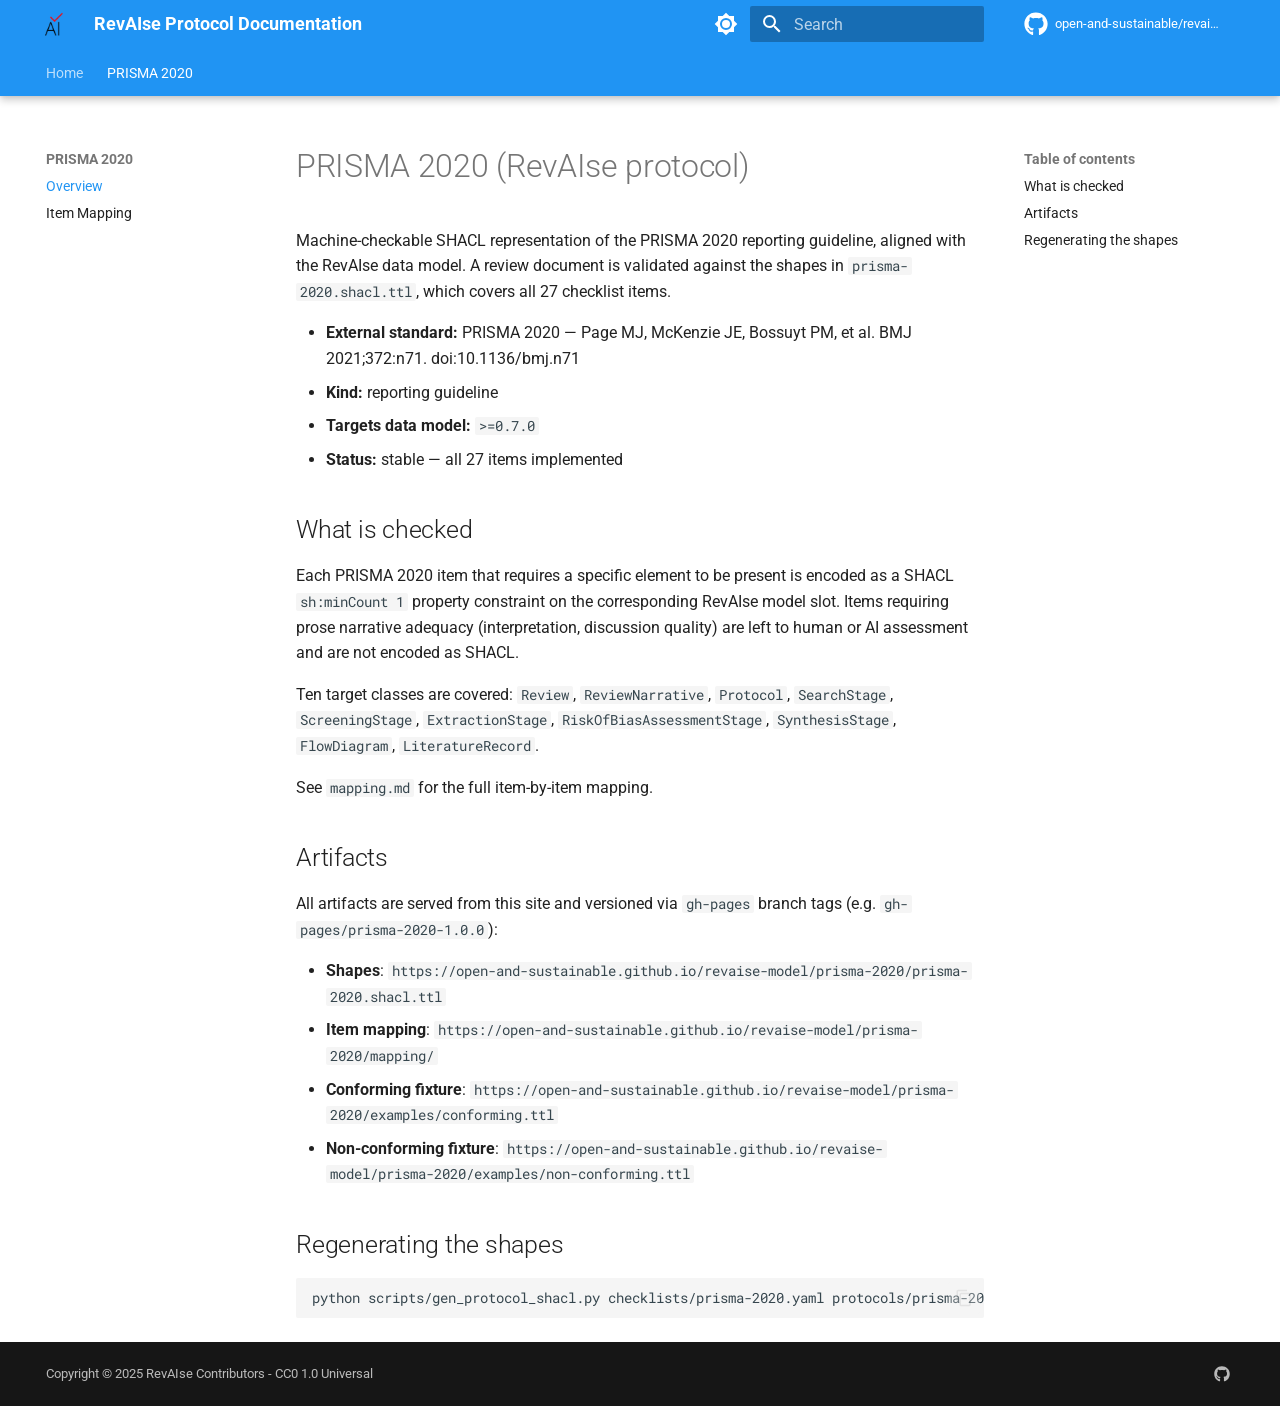
==== prisma-2020/docs/index.html @ 1fd65852 "deploy: 140cc3f59202fa40bdc043d885e939c06ab31ba5" ====
<!doctype html>
<html lang="en" class="no-js">
  <head>
    
      <meta charset="utf-8">
      <meta name="viewport" content="width=device-width,initial-scale=1">
      
        <meta name="description" content="Machine-checkable protocol conformance shapes for the RevAIse data model">
      
      
        <meta name="author" content="RevAIse Contributors">
      
      
        <link rel="canonical" href="https://open-and-sustainable.github.io/revaise-model/prisma-2020/docs/">
      
      
        <link rel="prev" href="../..">
      
      
        <link rel="next" href="../mapping/">
      
      
        
      
      
      <link rel="icon" href="../../assets/favicon.ico">
      <meta name="generator" content="mkdocs-1.6.1, mkdocs-material-9.7.6">
    
    
      
        <title>Overview - RevAIse Protocol Documentation</title>
      
    
    
      <link rel="stylesheet" href="../../assets/stylesheets/main.484c7ddc.min.css">
      
        
        <link rel="stylesheet" href="../../assets/stylesheets/palette.ab4e12ef.min.css">
      
      


    
    
      
    
    
      
        
        
        <link rel="preconnect" href="https://fonts.gstatic.com" crossorigin>
        <link rel="stylesheet" href="https://fonts.googleapis.com/css?family=Roboto:300,300i,400,400i,700,700i%7CRoboto+Mono:400,400i,700,700i&display=fallback">
        <style>:root{--md-text-font:"Roboto";--md-code-font:"Roboto Mono"}</style>
      
    
    
      <link rel="stylesheet" href="../../stylesheets/extra.css">
    
      <link rel="stylesheet" href="../../stylesheets/logo.css">
    
    <script>__md_scope=new URL("../..",location),__md_hash=e=>[...e].reduce(((e,_)=>(e<<5)-e+_.charCodeAt(0)),0),__md_get=(e,_=localStorage,t=__md_scope)=>JSON.parse(_.getItem(t.pathname+"."+e)),__md_set=(e,_,t=localStorage,a=__md_scope)=>{try{t.setItem(a.pathname+"."+e,JSON.stringify(_))}catch(e){}}</script>
    
      

    
    
  </head>
  
  
    
    
      
    
    
    
    
    <body dir="ltr" data-md-color-scheme="default" data-md-color-primary="blue" data-md-color-accent="indigo">
  
    
    <input class="md-toggle" data-md-toggle="drawer" type="checkbox" id="__drawer" autocomplete="off">
    <input class="md-toggle" data-md-toggle="search" type="checkbox" id="__search" autocomplete="off">
    <label class="md-overlay" for="__drawer"></label>
    <div data-md-component="skip">
      
        
        <a href="#prisma-2020-revaise-protocol" class="md-skip">
          Skip to content
        </a>
      
    </div>
    <div data-md-component="announce">
      
    </div>
    
    
      

  

<header class="md-header md-header--shadow md-header--lifted" data-md-component="header">
  <nav class="md-header__inner md-grid" aria-label="Header">
    <a href="../.." title="RevAIse Protocol Documentation" class="md-header__button md-logo" aria-label="RevAIse Protocol Documentation" data-md-component="logo">
      
  <img src="../../assets/favicon.ico" alt="logo">

    </a>
    <label class="md-header__button md-icon" for="__drawer">
      
      <svg xmlns="http://www.w3.org/2000/svg" viewBox="0 0 24 24"><path d="M3 6h18v2H3zm0 5h18v2H3zm0 5h18v2H3z"/></svg>
    </label>
    <div class="md-header__title" data-md-component="header-title">
      <div class="md-header__ellipsis">
        <div class="md-header__topic">
          <span class="md-ellipsis">
            RevAIse Protocol Documentation
          </span>
        </div>
        <div class="md-header__topic" data-md-component="header-topic">
          <span class="md-ellipsis">
            
              Overview
            
          </span>
        </div>
      </div>
    </div>
    
      
        <form class="md-header__option" data-md-component="palette">
  
    
    
    
    <input class="md-option" data-md-color-media="(prefers-color-scheme: light)" data-md-color-scheme="default" data-md-color-primary="blue" data-md-color-accent="indigo"  aria-label="Switch to dark mode"  type="radio" name="__palette" id="__palette_0">
    
      <label class="md-header__button md-icon" title="Switch to dark mode" for="__palette_1" hidden>
        <svg xmlns="http://www.w3.org/2000/svg" viewBox="0 0 24 24"><path d="M12 8a4 4 0 0 0-4 4 4 4 0 0 0 4 4 4 4 0 0 0 4-4 4 4 0 0 0-4-4m0 10a6 6 0 0 1-6-6 6 6 0 0 1 6-6 6 6 0 0 1 6 6 6 6 0 0 1-6 6m8-9.31V4h-4.69L12 .69 8.69 4H4v4.69L.69 12 4 15.31V20h4.69L12 23.31 15.31 20H20v-4.69L23.31 12z"/></svg>
      </label>
    
  
    
    
    
    <input class="md-option" data-md-color-media="(prefers-color-scheme: dark)" data-md-color-scheme="slate" data-md-color-primary="blue" data-md-color-accent="indigo"  aria-label="Switch to light mode"  type="radio" name="__palette" id="__palette_1">
    
      <label class="md-header__button md-icon" title="Switch to light mode" for="__palette_0" hidden>
        <svg xmlns="http://www.w3.org/2000/svg" viewBox="0 0 24 24"><path d="M12 18c-.89 0-1.74-.2-2.5-.55C11.56 16.5 13 14.42 13 12s-1.44-4.5-3.5-5.45C10.26 6.2 11.11 6 12 6a6 6 0 0 1 6 6 6 6 0 0 1-6 6m8-9.31V4h-4.69L12 .69 8.69 4H4v4.69L.69 12 4 15.31V20h4.69L12 23.31 15.31 20H20v-4.69L23.31 12z"/></svg>
      </label>
    
  
</form>
      
    
    
      <script>var palette=__md_get("__palette");if(palette&&palette.color){if("(prefers-color-scheme)"===palette.color.media){var media=matchMedia("(prefers-color-scheme: light)"),input=document.querySelector(media.matches?"[data-md-color-media='(prefers-color-scheme: light)']":"[data-md-color-media='(prefers-color-scheme: dark)']");palette.color.media=input.getAttribute("data-md-color-media"),palette.color.scheme=input.getAttribute("data-md-color-scheme"),palette.color.primary=input.getAttribute("data-md-color-primary"),palette.color.accent=input.getAttribute("data-md-color-accent")}for(var[key,value]of Object.entries(palette.color))document.body.setAttribute("data-md-color-"+key,value)}</script>
    
    
    
      
      
        <label class="md-header__button md-icon" for="__search">
          
          <svg xmlns="http://www.w3.org/2000/svg" viewBox="0 0 24 24"><path d="M9.5 3A6.5 6.5 0 0 1 16 9.5c0 1.61-.59 3.09-1.56 4.23l.27.27h.79l5 5-1.5 1.5-5-5v-.79l-.27-.27A6.52 6.52 0 0 1 9.5 16 6.5 6.5 0 0 1 3 9.5 6.5 6.5 0 0 1 9.5 3m0 2C7 5 5 7 5 9.5S7 14 9.5 14 14 12 14 9.5 12 5 9.5 5"/></svg>
        </label>
        <div class="md-search" data-md-component="search" role="dialog">
  <label class="md-search__overlay" for="__search"></label>
  <div class="md-search__inner" role="search">
    <form class="md-search__form" name="search">
      <input type="text" class="md-search__input" name="query" aria-label="Search" placeholder="Search" autocapitalize="off" autocorrect="off" autocomplete="off" spellcheck="false" data-md-component="search-query" required>
      <label class="md-search__icon md-icon" for="__search">
        
        <svg xmlns="http://www.w3.org/2000/svg" viewBox="0 0 24 24"><path d="M9.5 3A6.5 6.5 0 0 1 16 9.5c0 1.61-.59 3.09-1.56 4.23l.27.27h.79l5 5-1.5 1.5-5-5v-.79l-.27-.27A6.52 6.52 0 0 1 9.5 16 6.5 6.5 0 0 1 3 9.5 6.5 6.5 0 0 1 9.5 3m0 2C7 5 5 7 5 9.5S7 14 9.5 14 14 12 14 9.5 12 5 9.5 5"/></svg>
        
        <svg xmlns="http://www.w3.org/2000/svg" viewBox="0 0 24 24"><path d="M20 11v2H8l5.5 5.5-1.42 1.42L4.16 12l7.92-7.92L13.5 5.5 8 11z"/></svg>
      </label>
      <nav class="md-search__options" aria-label="Search">
        
          <a href="javascript:void(0)" class="md-search__icon md-icon" title="Share" aria-label="Share" data-clipboard data-clipboard-text="" data-md-component="search-share" tabindex="-1">
            
            <svg xmlns="http://www.w3.org/2000/svg" viewBox="0 0 24 24"><path d="M18 16.08c-.76 0-1.44.3-1.96.77L8.91 12.7c.05-.23.09-.46.09-.7s-.04-.47-.09-.7l7.05-4.11c.54.5 1.25.81 2.04.81a3 3 0 0 0 3-3 3 3 0 0 0-3-3 3 3 0 0 0-3 3c0 .24.04.47.09.7L8.04 9.81C7.5 9.31 6.79 9 6 9a3 3 0 0 0-3 3 3 3 0 0 0 3 3c.79 0 1.5-.31 2.04-.81l7.12 4.15c-.05.21-.08.43-.08.66 0 1.61 1.31 2.91 2.92 2.91s2.92-1.3 2.92-2.91A2.92 2.92 0 0 0 18 16.08"/></svg>
          </a>
        
        <button type="reset" class="md-search__icon md-icon" title="Clear" aria-label="Clear" tabindex="-1">
          
          <svg xmlns="http://www.w3.org/2000/svg" viewBox="0 0 24 24"><path d="M19 6.41 17.59 5 12 10.59 6.41 5 5 6.41 10.59 12 5 17.59 6.41 19 12 13.41 17.59 19 19 17.59 13.41 12z"/></svg>
        </button>
      </nav>
      
        <div class="md-search__suggest" data-md-component="search-suggest"></div>
      
    </form>
    <div class="md-search__output">
      <div class="md-search__scrollwrap" tabindex="0" data-md-scrollfix>
        <div class="md-search-result" data-md-component="search-result">
          <div class="md-search-result__meta">
            Initializing search
          </div>
          <ol class="md-search-result__list" role="presentation"></ol>
        </div>
      </div>
    </div>
  </div>
</div>
      
    
    
      <div class="md-header__source">
        <a href="https://github.com/open-and-sustainable/revaise-model" title="Go to repository" class="md-source" data-md-component="source">
  <div class="md-source__icon md-icon">
    
    <svg xmlns="http://www.w3.org/2000/svg" viewBox="0 0 512 512"><!--! Font Awesome Free 7.1.0 by @fontawesome - https://fontawesome.com License - https://fontawesome.com/license/free (Icons: CC BY 4.0, Fonts: SIL OFL 1.1, Code: MIT License) Copyright 2025 Fonticons, Inc.--><path d="M173.9 397.4c0 2-2.3 3.6-5.2 3.6-3.3.3-5.6-1.3-5.6-3.6 0-2 2.3-3.6 5.2-3.6 3-.3 5.6 1.3 5.6 3.6m-31.1-4.5c-.7 2 1.3 4.3 4.3 4.9 2.6 1 5.6 0 6.2-2s-1.3-4.3-4.3-5.2c-2.6-.7-5.5.3-6.2 2.3m44.2-1.7c-2.9.7-4.9 2.6-4.6 4.9.3 2 2.9 3.3 5.9 2.6 2.9-.7 4.9-2.6 4.6-4.6-.3-1.9-3-3.2-5.9-2.9M252.8 8C114.1 8 8 113.3 8 252c0 110.9 69.8 205.8 169.5 239.2 12.8 2.3 17.3-5.6 17.3-12.1 0-6.2-.3-40.4-.3-61.4 0 0-70 15-84.7-29.8 0 0-11.4-29.1-27.8-36.6 0 0-22.9-15.7 1.6-15.4 0 0 24.9 2 38.6 25.8 21.9 38.6 58.6 27.5 72.9 20.9 2.3-16 8.8-27.1 16-33.7-55.9-6.2-112.3-14.3-112.3-110.5 0-27.5 7.6-41.3 23.6-58.9-2.6-6.5-11.1-33.3 2.6-67.9 20.9-6.5 69 27 69 27 20-5.6 41.5-8.5 62.8-8.5s42.8 2.9 62.8 8.5c0 0 48.1-33.6 69-27 13.7 34.7 5.2 61.4 2.6 67.9 16 17.7 25.8 31.5 25.8 58.9 0 96.5-58.9 104.2-114.8 110.5 9.2 7.9 17 22.9 17 46.4 0 33.7-.3 75.4-.3 83.6 0 6.5 4.6 14.4 17.3 12.1C436.2 457.8 504 362.9 504 252 504 113.3 391.5 8 252.8 8M105.2 352.9c-1.3 1-1 3.3.7 5.2 1.6 1.6 3.9 2.3 5.2 1 1.3-1 1-3.3-.7-5.2-1.6-1.6-3.9-2.3-5.2-1m-10.8-8.1c-.7 1.3.3 2.9 2.3 3.9 1.6 1 3.6.7 4.3-.7.7-1.3-.3-2.9-2.3-3.9-2-.6-3.6-.3-4.3.7m32.4 35.6c-1.6 1.3-1 4.3 1.3 6.2 2.3 2.3 5.2 2.6 6.5 1 1.3-1.3.7-4.3-1.3-6.2-2.2-2.3-5.2-2.6-6.5-1m-11.4-14.7c-1.6 1-1.6 3.6 0 5.9s4.3 3.3 5.6 2.3c1.6-1.3 1.6-3.9 0-6.2-1.4-2.3-4-3.3-5.6-2"/></svg>
  </div>
  <div class="md-source__repository">
    open-and-sustainable/revaise-model
  </div>
</a>
      </div>
    
  </nav>
  
    
      
<nav class="md-tabs" aria-label="Tabs" data-md-component="tabs">
  <div class="md-grid">
    <ul class="md-tabs__list">
      
        
  
  
  
  
    <li class="md-tabs__item">
      <a href="../.." class="md-tabs__link">
        
  
  
    
  
  Home

      </a>
    </li>
  

      
        
  
  
  
    
  
  
    
    
      <li class="md-tabs__item md-tabs__item--active">
        <a href="./" class="md-tabs__link">
          
  
  
  PRISMA 2020

        </a>
      </li>
    
  

      
    </ul>
  </div>
</nav>
    
  
</header>
    
    <div class="md-container" data-md-component="container">
      
      
        
      
      <main class="md-main" data-md-component="main">
        <div class="md-main__inner md-grid">
          
            
              
              <div class="md-sidebar md-sidebar--primary" data-md-component="sidebar" data-md-type="navigation" >
                <div class="md-sidebar__scrollwrap">
                  <div class="md-sidebar__inner">
                    


  


<nav class="md-nav md-nav--primary md-nav--lifted" aria-label="Navigation" data-md-level="0">
  <label class="md-nav__title" for="__drawer">
    <a href="../.." title="RevAIse Protocol Documentation" class="md-nav__button md-logo" aria-label="RevAIse Protocol Documentation" data-md-component="logo">
      
  <img src="../../assets/favicon.ico" alt="logo">

    </a>
    RevAIse Protocol Documentation
  </label>
  
    <div class="md-nav__source">
      <a href="https://github.com/open-and-sustainable/revaise-model" title="Go to repository" class="md-source" data-md-component="source">
  <div class="md-source__icon md-icon">
    
    <svg xmlns="http://www.w3.org/2000/svg" viewBox="0 0 512 512"><!--! Font Awesome Free 7.1.0 by @fontawesome - https://fontawesome.com License - https://fontawesome.com/license/free (Icons: CC BY 4.0, Fonts: SIL OFL 1.1, Code: MIT License) Copyright 2025 Fonticons, Inc.--><path d="M173.9 397.4c0 2-2.3 3.6-5.2 3.6-3.3.3-5.6-1.3-5.6-3.6 0-2 2.3-3.6 5.2-3.6 3-.3 5.6 1.3 5.6 3.6m-31.1-4.5c-.7 2 1.3 4.3 4.3 4.9 2.6 1 5.6 0 6.2-2s-1.3-4.3-4.3-5.2c-2.6-.7-5.5.3-6.2 2.3m44.2-1.7c-2.9.7-4.9 2.6-4.6 4.9.3 2 2.9 3.3 5.9 2.6 2.9-.7 4.9-2.6 4.6-4.6-.3-1.9-3-3.2-5.9-2.9M252.8 8C114.1 8 8 113.3 8 252c0 110.9 69.8 205.8 169.5 239.2 12.8 2.3 17.3-5.6 17.3-12.1 0-6.2-.3-40.4-.3-61.4 0 0-70 15-84.7-29.8 0 0-11.4-29.1-27.8-36.6 0 0-22.9-15.7 1.6-15.4 0 0 24.9 2 38.6 25.8 21.9 38.6 58.6 27.5 72.9 20.9 2.3-16 8.8-27.1 16-33.7-55.9-6.2-112.3-14.3-112.3-110.5 0-27.5 7.6-41.3 23.6-58.9-2.6-6.5-11.1-33.3 2.6-67.9 20.9-6.5 69 27 69 27 20-5.6 41.5-8.5 62.8-8.5s42.8 2.9 62.8 8.5c0 0 48.1-33.6 69-27 13.7 34.7 5.2 61.4 2.6 67.9 16 17.7 25.8 31.5 25.8 58.9 0 96.5-58.9 104.2-114.8 110.5 9.2 7.9 17 22.9 17 46.4 0 33.7-.3 75.4-.3 83.6 0 6.5 4.6 14.4 17.3 12.1C436.2 457.8 504 362.9 504 252 504 113.3 391.5 8 252.8 8M105.2 352.9c-1.3 1-1 3.3.7 5.2 1.6 1.6 3.9 2.3 5.2 1 1.3-1 1-3.3-.7-5.2-1.6-1.6-3.9-2.3-5.2-1m-10.8-8.1c-.7 1.3.3 2.9 2.3 3.9 1.6 1 3.6.7 4.3-.7.7-1.3-.3-2.9-2.3-3.9-2-.6-3.6-.3-4.3.7m32.4 35.6c-1.6 1.3-1 4.3 1.3 6.2 2.3 2.3 5.2 2.6 6.5 1 1.3-1.3.7-4.3-1.3-6.2-2.2-2.3-5.2-2.6-6.5-1m-11.4-14.7c-1.6 1-1.6 3.6 0 5.9s4.3 3.3 5.6 2.3c1.6-1.3 1.6-3.9 0-6.2-1.4-2.3-4-3.3-5.6-2"/></svg>
  </div>
  <div class="md-source__repository">
    open-and-sustainable/revaise-model
  </div>
</a>
    </div>
  
  <ul class="md-nav__list" data-md-scrollfix>
    
      
      
  
  
  
  
    <li class="md-nav__item">
      <a href="../.." class="md-nav__link">
        
  
  
  <span class="md-ellipsis">
    
  
    Home
  

    
  </span>
  
  

      </a>
    </li>
  

    
      
      
  
  
    
  
  
  
    
    
    
    
      
        
        
      
      
        
      
    
    
    <li class="md-nav__item md-nav__item--active md-nav__item--section md-nav__item--nested">
      
        
        
        <input class="md-nav__toggle md-toggle " type="checkbox" id="__nav_2" checked>
        
          
          <label class="md-nav__link" for="__nav_2" id="__nav_2_label" tabindex="">
            
  
  
  <span class="md-ellipsis">
    
  
    PRISMA 2020
  

    
  </span>
  
  

            <span class="md-nav__icon md-icon"></span>
          </label>
        
        <nav class="md-nav" data-md-level="1" aria-labelledby="__nav_2_label" aria-expanded="true">
          <label class="md-nav__title" for="__nav_2">
            <span class="md-nav__icon md-icon"></span>
            
  
    PRISMA 2020
  

          </label>
          <ul class="md-nav__list" data-md-scrollfix>
            
              
                
  
  
    
  
  
  
    <li class="md-nav__item md-nav__item--active">
      
      <input class="md-nav__toggle md-toggle" type="checkbox" id="__toc">
      
      
        
      
      
        <label class="md-nav__link md-nav__link--active" for="__toc">
          
  
  
  <span class="md-ellipsis">
    
  
    Overview
  

    
  </span>
  
  

          <span class="md-nav__icon md-icon"></span>
        </label>
      
      <a href="./" class="md-nav__link md-nav__link--active">
        
  
  
  <span class="md-ellipsis">
    
  
    Overview
  

    
  </span>
  
  

      </a>
      
        

<nav class="md-nav md-nav--secondary" aria-label="Table of contents">
  
  
  
    
  
  
    <label class="md-nav__title" for="__toc">
      <span class="md-nav__icon md-icon"></span>
      Table of contents
    </label>
    <ul class="md-nav__list" data-md-component="toc" data-md-scrollfix>
      
        <li class="md-nav__item">
  <a href="#what-is-checked" class="md-nav__link">
    <span class="md-ellipsis">
      
        What is checked
      
    </span>
  </a>
  
</li>
      
        <li class="md-nav__item">
  <a href="#artifacts" class="md-nav__link">
    <span class="md-ellipsis">
      
        Artifacts
      
    </span>
  </a>
  
</li>
      
        <li class="md-nav__item">
  <a href="#regenerating-the-shapes" class="md-nav__link">
    <span class="md-ellipsis">
      
        Regenerating the shapes
      
    </span>
  </a>
  
</li>
      
    </ul>
  
</nav>
      
    </li>
  

              
            
              
                
  
  
  
  
    <li class="md-nav__item">
      <a href="../mapping/" class="md-nav__link">
        
  
  
  <span class="md-ellipsis">
    
  
    Item Mapping
  

    
  </span>
  
  

      </a>
    </li>
  

              
            
          </ul>
        </nav>
      
    </li>
  

    
  </ul>
</nav>
                  </div>
                </div>
              </div>
            
            
              
              <div class="md-sidebar md-sidebar--secondary" data-md-component="sidebar" data-md-type="toc" >
                <div class="md-sidebar__scrollwrap">
                  <div class="md-sidebar__inner">
                    

<nav class="md-nav md-nav--secondary" aria-label="Table of contents">
  
  
  
    
  
  
    <label class="md-nav__title" for="__toc">
      <span class="md-nav__icon md-icon"></span>
      Table of contents
    </label>
    <ul class="md-nav__list" data-md-component="toc" data-md-scrollfix>
      
        <li class="md-nav__item">
  <a href="#what-is-checked" class="md-nav__link">
    <span class="md-ellipsis">
      
        What is checked
      
    </span>
  </a>
  
</li>
      
        <li class="md-nav__item">
  <a href="#artifacts" class="md-nav__link">
    <span class="md-ellipsis">
      
        Artifacts
      
    </span>
  </a>
  
</li>
      
        <li class="md-nav__item">
  <a href="#regenerating-the-shapes" class="md-nav__link">
    <span class="md-ellipsis">
      
        Regenerating the shapes
      
    </span>
  </a>
  
</li>
      
    </ul>
  
</nav>
                  </div>
                </div>
              </div>
            
          
          
            <div class="md-content" data-md-component="content">
              
              <article class="md-content__inner md-typeset">
                
                  


  
  


<h1 id="prisma-2020-revaise-protocol">PRISMA 2020 (RevAIse protocol)<a class="headerlink" href="#prisma-2020-revaise-protocol" title="Permanent link">&para;</a></h1>
<p>Machine-checkable SHACL representation of the PRISMA 2020 reporting guideline, aligned with the RevAIse data model. A review document is validated against the shapes in <code>prisma-2020.shacl.ttl</code>, which covers all 27 checklist items.</p>
<ul>
<li><strong>External standard:</strong> PRISMA 2020 — Page MJ, McKenzie JE, Bossuyt PM, et al. BMJ 2021;372:n71. doi:10.1136/bmj.n71</li>
<li><strong>Kind:</strong> reporting guideline</li>
<li><strong>Targets data model:</strong> <code>&gt;=0.7.0</code></li>
<li><strong>Status:</strong> stable — all 27 items implemented</li>
</ul>
<h2 id="what-is-checked">What is checked<a class="headerlink" href="#what-is-checked" title="Permanent link">&para;</a></h2>
<p>Each PRISMA 2020 item that requires a specific element to be present is encoded as a SHACL <code>sh:minCount 1</code> property constraint on the corresponding RevAIse model slot. Items requiring prose narrative adequacy (interpretation, discussion quality) are left to human or AI assessment and are not encoded as SHACL.</p>
<p>Ten target classes are covered: <code>Review</code>, <code>ReviewNarrative</code>, <code>Protocol</code>, <code>SearchStage</code>, <code>ScreeningStage</code>, <code>ExtractionStage</code>, <code>RiskOfBiasAssessmentStage</code>, <code>SynthesisStage</code>, <code>FlowDiagram</code>, <code>LiteratureRecord</code>.</p>
<p>See <code>mapping.md</code> for the full item-by-item mapping.</p>
<h2 id="artifacts">Artifacts<a class="headerlink" href="#artifacts" title="Permanent link">&para;</a></h2>
<p>All artifacts are served from this site and versioned via <code>gh-pages</code> branch tags (e.g. <code>gh-pages/prisma-2020-1.0.0</code>):</p>
<ul>
<li><strong>Shapes</strong>: <code>https://open-and-sustainable.github.io/revaise-model/prisma-2020/prisma-2020.shacl.ttl</code></li>
<li><strong>Item mapping</strong>: <code>https://open-and-sustainable.github.io/revaise-model/prisma-2020/mapping/</code></li>
<li><strong>Conforming fixture</strong>: <code>https://open-and-sustainable.github.io/revaise-model/prisma-2020/examples/conforming.ttl</code></li>
<li><strong>Non-conforming fixture</strong>: <code>https://open-and-sustainable.github.io/revaise-model/prisma-2020/examples/non-conforming.ttl</code></li>
</ul>
<h2 id="regenerating-the-shapes">Regenerating the shapes<a class="headerlink" href="#regenerating-the-shapes" title="Permanent link">&para;</a></h2>
<div class="language-bash highlight"><pre><span></span><code><span id="__span-0-1"><a id="__codelineno-0-1" name="__codelineno-0-1" href="#__codelineno-0-1"></a>python<span class="w"> </span>scripts/gen_protocol_shacl.py<span class="w"> </span>checklists/prisma-2020.yaml<span class="w"> </span>protocols/prisma-2020/prisma-2020.shacl.ttl
</span></code></pre></div>












                
              </article>
            </div>
          
          
<script>var target=document.getElementById(location.hash.slice(1));target&&target.name&&(target.checked=target.name.startsWith("__tabbed_"))</script>
        </div>
        
          <button type="button" class="md-top md-icon" data-md-component="top" hidden>
  
  <svg xmlns="http://www.w3.org/2000/svg" viewBox="0 0 24 24"><path d="M13 20h-2V8l-5.5 5.5-1.42-1.42L12 4.16l7.92 7.92-1.42 1.42L13 8z"/></svg>
  Back to top
</button>
        
      </main>
      
        <footer class="md-footer">
  
  <div class="md-footer-meta md-typeset">
    <div class="md-footer-meta__inner md-grid">
      <div class="md-copyright">
  
    <div class="md-copyright__highlight">
      Copyright &copy; 2025 RevAIse Contributors - CC0 1.0 Universal
    </div>
  
  
</div>
      
        
<div class="md-social">
  
    
    
    
    
    <a href="https://github.com/open-and-sustainable/revaise-model" target="_blank" rel="noopener" title="GitHub Repository" class="md-social__link">
      <svg xmlns="http://www.w3.org/2000/svg" viewBox="0 0 512 512"><!--! Font Awesome Free 7.1.0 by @fontawesome - https://fontawesome.com License - https://fontawesome.com/license/free (Icons: CC BY 4.0, Fonts: SIL OFL 1.1, Code: MIT License) Copyright 2025 Fonticons, Inc.--><path d="M173.9 397.4c0 2-2.3 3.6-5.2 3.6-3.3.3-5.6-1.3-5.6-3.6 0-2 2.3-3.6 5.2-3.6 3-.3 5.6 1.3 5.6 3.6m-31.1-4.5c-.7 2 1.3 4.3 4.3 4.9 2.6 1 5.6 0 6.2-2s-1.3-4.3-4.3-5.2c-2.6-.7-5.5.3-6.2 2.3m44.2-1.7c-2.9.7-4.9 2.6-4.6 4.9.3 2 2.9 3.3 5.9 2.6 2.9-.7 4.9-2.6 4.6-4.6-.3-1.9-3-3.2-5.9-2.9M252.8 8C114.1 8 8 113.3 8 252c0 110.9 69.8 205.8 169.5 239.2 12.8 2.3 17.3-5.6 17.3-12.1 0-6.2-.3-40.4-.3-61.4 0 0-70 15-84.7-29.8 0 0-11.4-29.1-27.8-36.6 0 0-22.9-15.7 1.6-15.4 0 0 24.9 2 38.6 25.8 21.9 38.6 58.6 27.5 72.9 20.9 2.3-16 8.8-27.1 16-33.7-55.9-6.2-112.3-14.3-112.3-110.5 0-27.5 7.6-41.3 23.6-58.9-2.6-6.5-11.1-33.3 2.6-67.9 20.9-6.5 69 27 69 27 20-5.6 41.5-8.5 62.8-8.5s42.8 2.9 62.8 8.5c0 0 48.1-33.6 69-27 13.7 34.7 5.2 61.4 2.6 67.9 16 17.7 25.8 31.5 25.8 58.9 0 96.5-58.9 104.2-114.8 110.5 9.2 7.9 17 22.9 17 46.4 0 33.7-.3 75.4-.3 83.6 0 6.5 4.6 14.4 17.3 12.1C436.2 457.8 504 362.9 504 252 504 113.3 391.5 8 252.8 8M105.2 352.9c-1.3 1-1 3.3.7 5.2 1.6 1.6 3.9 2.3 5.2 1 1.3-1 1-3.3-.7-5.2-1.6-1.6-3.9-2.3-5.2-1m-10.8-8.1c-.7 1.3.3 2.9 2.3 3.9 1.6 1 3.6.7 4.3-.7.7-1.3-.3-2.9-2.3-3.9-2-.6-3.6-.3-4.3.7m32.4 35.6c-1.6 1.3-1 4.3 1.3 6.2 2.3 2.3 5.2 2.6 6.5 1 1.3-1.3.7-4.3-1.3-6.2-2.2-2.3-5.2-2.6-6.5-1m-11.4-14.7c-1.6 1-1.6 3.6 0 5.9s4.3 3.3 5.6 2.3c1.6-1.3 1.6-3.9 0-6.2-1.4-2.3-4-3.3-5.6-2"/></svg>
    </a>
  
</div>
      
    </div>
  </div>
</footer>
      
    </div>
    <div class="md-dialog" data-md-component="dialog">
      <div class="md-dialog__inner md-typeset"></div>
    </div>
    
    
    
      
      
      <script id="__config" type="application/json">{"annotate": null, "base": "../..", "features": ["content.code.copy", "content.code.annotate", "navigation.instant", "navigation.tracking", "navigation.tabs", "navigation.tabs.sticky", "navigation.sections", "navigation.expand", "navigation.top", "search.suggest", "search.highlight", "search.share", "toc.follow"], "search": "../../assets/javascripts/workers/search.2c215733.min.js", "tags": null, "translations": {"clipboard.copied": "Copied to clipboard", "clipboard.copy": "Copy to clipboard", "search.result.more.one": "1 more on this page", "search.result.more.other": "# more on this page", "search.result.none": "No matching documents", "search.result.one": "1 matching document", "search.result.other": "# matching documents", "search.result.placeholder": "Type to start searching", "search.result.term.missing": "Missing", "select.version": "Select version"}, "version": null}</script>
    
    
      <script src="../../assets/javascripts/bundle.79ae519e.min.js"></script>
      
    
  </body>
</html>
---- assets/stylesheets/main.484c7ddc.min.css ----
@charset "UTF-8";html{-webkit-text-size-adjust:none;-moz-text-size-adjust:none;text-size-adjust:none;box-sizing:border-box}*,:after,:before{box-sizing:inherit}@media (prefers-reduced-motion){*,:after,:before{transition:none!important}}body{margin:0}a,button,input,label{-webkit-tap-highlight-color:transparent}a{color:inherit;text-decoration:none}hr{border:0;box-sizing:initial;display:block;height:.05rem;overflow:visible;padding:0}small{font-size:80%}sub,sup{line-height:1em}img{border-style:none}table{border-collapse:initial;border-spacing:0}td,th{font-weight:400;vertical-align:top}button{background:#0000;border:0;font-family:inherit;font-size:inherit;margin:0;padding:0}input{border:0;outline:none}:root{--md-primary-fg-color:#4051b5;--md-primary-fg-color--light:#5d6cc0;--md-primary-fg-color--dark:#303fa1;--md-primary-bg-color:#fff;--md-primary-bg-color--light:#ffffffb3;--md-accent-fg-color:#526cfe;--md-accent-fg-color--transparent:#526cfe1a;--md-accent-bg-color:#fff;--md-accent-bg-color--light:#ffffffb3}[data-md-color-scheme=default]{color-scheme:light}[data-md-color-scheme=default] img[src$="#gh-dark-mode-only"],[data-md-color-scheme=default] img[src$="#only-dark"]{display:none}:root,[data-md-color-scheme=default]{--md-hue:225deg;--md-default-fg-color:#000000de;--md-default-fg-color--light:#0000008a;--md-default-fg-color--lighter:#00000052;--md-default-fg-color--lightest:#00000012;--md-default-bg-color:#fff;--md-default-bg-color--light:#ffffffb3;--md-default-bg-color--lighter:#ffffff4d;--md-default-bg-color--lightest:#ffffff1f;--md-code-fg-color:#36464e;--md-code-bg-color:#f5f5f5;--md-code-bg-color--light:#f5f5f5b3;--md-code-bg-color--lighter:#f5f5f54d;--md-code-hl-color:#4287ff;--md-code-hl-color--light:#4287ff1a;--md-code-hl-number-color:#d52a2a;--md-code-hl-special-color:#db1457;--md-code-hl-function-color:#a846b9;--md-code-hl-constant-color:#6e59d9;--md-code-hl-keyword-color:#3f6ec6;--md-code-hl-string-color:#1c7d4d;--md-code-hl-name-color:var(--md-code-fg-color);--md-code-hl-operator-color:var(--md-default-fg-color--light);--md-code-hl-punctuation-color:var(--md-default-fg-color--light);--md-code-hl-comment-color:var(--md-default-fg-color--light);--md-code-hl-generic-color:var(--md-default-fg-color--light);--md-code-hl-variable-color:var(--md-default-fg-color--light);--md-typeset-color:var(--md-default-fg-color);--md-typeset-a-color:var(--md-primary-fg-color);--md-typeset-del-color:#f5503d26;--md-typeset-ins-color:#0bd57026;--md-typeset-kbd-color:#fafafa;--md-typeset-kbd-accent-color:#fff;--md-typeset-kbd-border-color:#b8b8b8;--md-typeset-mark-color:#ffff0080;--md-typeset-table-color:#0000001f;--md-typeset-table-color--light:rgba(0,0,0,.035);--md-admonition-fg-color:var(--md-default-fg-color);--md-admonition-bg-color:var(--md-default-bg-color);--md-warning-fg-color:#000000de;--md-warning-bg-color:#ff9;--md-footer-fg-color:#fff;--md-footer-fg-color--light:#ffffffb3;--md-footer-fg-color--lighter:#ffffff73;--md-footer-bg-color:#000000de;--md-footer-bg-color--dark:#00000052;--md-shadow-z1:0 0.2rem 0.5rem #0000000d,0 0 0.05rem #0000001a;--md-shadow-z2:0 0.2rem 0.5rem #0000001a,0 0 0.05rem #00000040;--md-shadow-z3:0 0.2rem 0.5rem #0003,0 0 0.05rem #00000059}.md-icon svg{fill:currentcolor;display:block;height:1.2rem;width:1.2rem}body{-webkit-font-smoothing:antialiased;-moz-osx-font-smoothing:grayscale;--md-text-font-family:var(--md-text-font,_),-apple-system,BlinkMacSystemFont,Helvetica,Arial,sans-serif;--md-code-font-family:var(--md-code-font,_),SFMono-Regular,Consolas,Menlo,monospace}aside,body,input{font-feature-settings:"kern","liga";color:var(--md-typeset-color);font-family:var(--md-text-font-family)}code,kbd,pre{font-feature-settings:"kern";font-family:var(--md-code-font-family)}:root{--md-typeset-table-sort-icon:url('data:image/svg+xml;charset=utf-8,<svg xmlns="http://www.w3.org/2000/svg" viewBox="0 0 24 24"><path d="m18 21-4-4h3V7h-3l4-4 4 4h-3v10h3M2 19v-2h10v2M2 13v-2h7v2M2 7V5h4v2z"/></svg>');--md-typeset-table-sort-icon--asc:url('data:image/svg+xml;charset=utf-8,<svg xmlns="http://www.w3.org/2000/svg" viewBox="0 0 24 24"><path d="M19 17h3l-4 4-4-4h3V3h2M2 17h10v2H2M6 5v2H2V5m0 6h7v2H2z"/></svg>');--md-typeset-table-sort-icon--desc:url('data:image/svg+xml;charset=utf-8,<svg xmlns="http://www.w3.org/2000/svg" viewBox="0 0 24 24"><path d="M19 7h3l-4-4-4 4h3v14h2M2 17h10v2H2M6 5v2H2V5m0 6h7v2H2z"/></svg>')}.md-typeset{-webkit-print-color-adjust:exact;color-adjust:exact;font-size:.8rem;line-height:1.6;overflow-wrap:break-word}@media print{.md-typeset{font-size:.68rem}}.md-typeset blockquote,.md-typeset dl,.md-typeset figure,.md-typeset ol,.md-typeset pre,.md-typeset ul{margin-bottom:1em;margin-top:1em}.md-typeset h1{color:var(--md-default-fg-color--light);font-size:2em;line-height:1.3;margin:0 0 1.25em}.md-typeset h1,.md-typeset h2{font-weight:300;letter-spacing:-.01em}.md-typeset h2{font-size:1.5625em;line-height:1.4;margin:1.6em 0 .64em}.md-typeset h3{font-size:1.25em;font-weight:400;letter-spacing:-.01em;line-height:1.5;margin:1.6em 0 .8em}.md-typeset h2+h3{margin-top:.8em}.md-typeset h4{font-weight:700;letter-spacing:-.01em;margin:1em 0}.md-typeset h5,.md-typeset h6{color:var(--md-default-fg-color--light);font-size:.8em;font-weight:700;letter-spacing:-.01em;margin:1.25em 0}.md-typeset h5{text-transform:uppercase}.md-typeset h5 code{text-transform:none}.md-typeset hr{border-bottom:.05rem solid var(--md-default-fg-color--lightest);display:flow-root;margin:1.5em 0}.md-typeset a{color:var(--md-typeset-a-color);word-break:break-word}.md-typeset a,.md-typeset a:before{transition:color 125ms}.md-typeset a:focus,.md-typeset a:hover{color:var(--md-accent-fg-color)}.md-typeset a:focus code,.md-typeset a:hover code{background-color:var(--md-accent-fg-color--transparent);color:var(--md-accent-fg-color)}.md-typeset a code{color:var(--md-typeset-a-color)}.md-typeset a.focus-visible{outline-color:var(--md-accent-fg-color);outline-offset:.2rem}.md-typeset code,.md-typeset kbd,.md-typeset pre{color:var(--md-code-fg-color);direction:ltr;font-variant-ligatures:none;transition:background-color 125ms}@media print{.md-typeset code,.md-typeset kbd,.md-typeset pre{white-space:pre-wrap}}.md-typeset code{background-color:var(--md-code-bg-color);border-radius:.1rem;-webkit-box-decoration-break:clone;box-decoration-break:clone;font-size:.85em;padding:0 .2941176471em;transition:color 125ms,background-color 125ms;word-break:break-word}.md-typeset code:not(.focus-visible){-webkit-tap-highlight-color:transparent;outline:none}.md-typeset pre{display:flow-root;line-height:1.4;position:relative}.md-typeset pre>code{-webkit-box-decoration-break:slice;box-decoration-break:slice;box-shadow:none;display:block;margin:0;outline-color:var(--md-accent-fg-color);overflow:auto;padding:.7720588235em 1.1764705882em;scrollbar-color:var(--md-default-fg-color--lighter) #0000;scrollbar-width:thin;touch-action:auto;word-break:normal}.md-typeset pre>code:hover{scrollbar-color:var(--md-accent-fg-color) #0000}.md-typeset pre>code::-webkit-scrollbar{height:.2rem;width:.2rem}.md-typeset pre>code::-webkit-scrollbar-thumb{background-color:var(--md-default-fg-color--lighter)}.md-typeset pre>code::-webkit-scrollbar-thumb:hover{background-color:var(--md-accent-fg-color)}.md-typeset kbd{background-color:var(--md-typeset-kbd-color);border-radius:.1rem;box-shadow:0 .1rem 0 .05rem var(--md-typeset-kbd-border-color),0 .1rem 0 var(--md-typeset-kbd-border-color),0 -.1rem .2rem var(--md-typeset-kbd-accent-color) inset;color:var(--md-default-fg-color);display:inline-block;font-size:.75em;padding:0 .6666666667em;vertical-align:text-top;word-break:break-word}.md-typeset mark{background-color:var(--md-typeset-mark-color);-webkit-box-decoration-break:clone;box-decoration-break:clone;color:inherit;word-break:break-word}.md-typeset abbr{cursor:help;text-decoration:none}.md-typeset [data-preview],.md-typeset abbr{border-bottom:.05rem dotted var(--md-default-fg-color--light)}.md-typeset small{opacity:.75}[dir=ltr] .md-typeset sub,[dir=ltr] .md-typeset sup{margin-left:.078125em}[dir=rtl] .md-typeset sub,[dir=rtl] .md-typeset sup{margin-right:.078125em}[dir=ltr] .md-typeset blockquote{padding-left:.6rem}[dir=rtl] .md-typeset blockquote{padding-right:.6rem}[dir=ltr] .md-typeset blockquote{border-left:.2rem solid var(--md-default-fg-color--lighter)}[dir=rtl] .md-typeset blockquote{border-right:.2rem solid var(--md-default-fg-color--lighter)}.md-typeset blockquote{color:var(--md-default-fg-color--light);margin-left:0;margin-right:0}.md-typeset ul{list-style-type:disc}.md-typeset ul[type]{list-style-type:revert-layer}[dir=ltr] .md-typeset ol,[dir=ltr] .md-typeset ul{margin-left:.625em}[dir=rtl] .md-typeset ol,[dir=rtl] .md-typeset ul{margin-right:.625em}.md-typeset ol,.md-typeset ul{padding:0}.md-typeset ol:not([hidden]),.md-typeset ul:not([hidden]){display:flow-root}.md-typeset ol ol,.md-typeset ul ol{list-style-type:lower-alpha}.md-typeset ol ol ol,.md-typeset ul ol ol{list-style-type:lower-roman}.md-typeset ol ol ol ol,.md-typeset ul ol ol ol{list-style-type:upper-alpha}.md-typeset ol ol ol ol ol,.md-typeset ul ol ol ol ol{list-style-type:upper-roman}.md-typeset ol[type],.md-typeset ul[type]{list-style-type:revert-layer}[dir=ltr] .md-typeset ol li,[dir=ltr] .md-typeset ul li{margin-left:1.25em}[dir=rtl] .md-typeset ol li,[dir=rtl] .md-typeset ul li{margin-right:1.25em}.md-typeset ol li,.md-typeset ul li{margin-bottom:.5em}.md-typeset ol li blockquote,.md-typeset ol li p,.md-typeset ul li blockquote,.md-typeset ul li p{margin:.5em 0}.md-typeset ol li:last-child,.md-typeset ul li:last-child{margin-bottom:0}[dir=ltr] .md-typeset ol li ol,[dir=ltr] .md-typeset ol li ul,[dir=ltr] .md-typeset ul li ol,[dir=ltr] .md-typeset ul li ul{margin-left:.625em}[dir=rtl] .md-typeset ol li ol,[dir=rtl] .md-typeset ol li ul,[dir=rtl] .md-typeset ul li ol,[dir=rtl] .md-typeset ul li ul{margin-right:.625em}.md-typeset ol li ol,.md-typeset ol li ul,.md-typeset ul li ol,.md-typeset ul li ul{margin-bottom:.5em;margin-top:.5em}[dir=ltr] .md-typeset dd{margin-left:1.875em}[dir=rtl] .md-typeset dd{margin-right:1.875em}.md-typeset dd{margin-bottom:1.5em;margin-top:1em}.md-typeset img,.md-typeset svg,.md-typeset video{height:auto;max-width:100%}.md-typeset img[align=left]{margin:1em 1em 1em 0}.md-typeset img[align=right]{margin:1em 0 1em 1em}.md-typeset img[align]:only-child{margin-top:0}.md-typeset figure{display:flow-root;margin:1em auto;max-width:100%;text-align:center;width:fit-content}.md-typeset figure img{display:block;margin:0 auto}.md-typeset figcaption{font-style:italic;margin:1em auto;max-width:24rem}.md-typeset iframe{max-width:100%}.md-typeset table:not([class]){background-color:var(--md-default-bg-color);border:.05rem solid var(--md-typeset-table-color);border-radius:.1rem;display:inline-block;font-size:.64rem;max-width:100%;overflow:auto;touch-action:auto}@media print{.md-typeset table:not([class]){display:table}}.md-typeset table:not([class])+*{margin-top:1.5em}.md-typeset table:not([class]) td>:first-child,.md-typeset table:not([class]) th>:first-child{margin-top:0}.md-typeset table:not([class]) td>:last-child,.md-typeset table:not([class]) th>:last-child{margin-bottom:0}.md-typeset table:not([class]) td:not([align]),.md-typeset table:not([class]) th:not([align]){text-align:left}[dir=rtl] .md-typeset table:not([class]) td:not([align]),[dir=rtl] .md-typeset table:not([class]) th:not([align]){text-align:right}.md-typeset table:not([class]) th{font-weight:700;min-width:5rem;padding:.9375em 1.25em;vertical-align:top}.md-typeset table:not([class]) td{border-top:.05rem solid var(--md-typeset-table-color);padding:.9375em 1.25em;vertical-align:top}.md-typeset table:not([class]) tbody tr{transition:background-color 125ms}.md-typeset table:not([class]) tbody tr:hover{background-color:var(--md-typeset-table-color--light);box-shadow:0 .05rem 0 var(--md-default-bg-color) inset}.md-typeset table:not([class]) a{word-break:normal}.md-typeset table th[role=columnheader]{cursor:pointer}[dir=ltr] .md-typeset table th[role=columnheader]:after{margin-left:.5em}[dir=rtl] .md-typeset table th[role=columnheader]:after{margin-right:.5em}.md-typeset table th[role=columnheader]:after{content:"";display:inline-block;height:1.2em;-webkit-mask-image:var(--md-typeset-table-sort-icon);mask-image:var(--md-typeset-table-sort-icon);-webkit-mask-repeat:no-repeat;mask-repeat:no-repeat;-webkit-mask-size:contain;mask-size:contain;transition:background-color 125ms;vertical-align:text-bottom;width:1.2em}.md-typeset table th[role=columnheader]:hover:after{background-color:var(--md-default-fg-color--lighter)}.md-typeset table th[role=columnheader][aria-sort=ascending]:after{background-color:var(--md-default-fg-color--light);-webkit-mask-image:var(--md-typeset-table-sort-icon--asc);mask-image:var(--md-typeset-table-sort-icon--asc)}.md-typeset table th[role=columnheader][aria-sort=descending]:after{background-color:var(--md-default-fg-color--light);-webkit-mask-image:var(--md-typeset-table-sort-icon--desc);mask-image:var(--md-typeset-table-sort-icon--desc)}.md-typeset__scrollwrap{margin:1em -.8rem;overflow-x:auto;touch-action:auto}.md-typeset__table{display:inline-block;margin-bottom:.5em;padding:0 .8rem}@media print{.md-typeset__table{display:block}}html .md-typeset__table table{display:table;margin:0;overflow:hidden;width:100%}@media screen and (max-width:44.984375em){.md-content__inner>pre{margin:1em -.8rem}.md-content__inner>pre code{border-radius:0}}.md-typeset .md-author{border-radius:100%;display:block;flex-shrink:0;height:1.6rem;overflow:hidden;position:relative;transition:color 125ms,transform 125ms;width:1.6rem}.md-typeset .md-author img{display:block}.md-typeset .md-author--more{background:var(--md-default-fg-color--lightest);color:var(--md-default-fg-color--lighter);font-size:.6rem;font-weight:700;line-height:1.6rem;text-align:center}.md-typeset .md-author--long{height:2.4rem;width:2.4rem}.md-typeset a.md-author{transform:scale(1)}.md-typeset a.md-author img{border-radius:100%;filter:grayscale(100%) opacity(75%);transition:filter 125ms}.md-typeset a.md-author:focus,.md-typeset a.md-author:hover{transform:scale(1.1);z-index:1}.md-typeset a.md-author:focus img,.md-typeset a.md-author:hover img{filter:grayscale(0)}.md-banner{background-color:var(--md-footer-bg-color);color:var(--md-footer-fg-color);overflow:auto}@media print{.md-banner{display:none}}.md-banner--warning{background-color:var(--md-warning-bg-color);color:var(--md-warning-fg-color)}.md-banner__inner{font-size:.7rem;margin:.6rem auto;padding:0 .8rem}[dir=ltr] .md-banner__button{float:right}[dir=rtl] .md-banner__button{float:left}.md-banner__button{color:inherit;cursor:pointer;transition:opacity .25s}.no-js .md-banner__button{display:none}.md-banner__button:hover{opacity:.7}html{font-size:125%;height:100%;overflow-x:hidden}@media screen and (min-width:100em){html{font-size:137.5%}}@media screen and (min-width:125em){html{font-size:150%}}body{background-color:var(--md-default-bg-color);display:flex;flex-direction:column;font-size:.5rem;min-height:100%;position:relative;width:100%}@media print{body{display:block}}@media screen and (max-width:59.984375em){body[data-md-scrolllock]{position:fixed}}.md-grid{margin-left:auto;margin-right:auto;max-width:61rem}.md-container{display:flex;flex-direction:column;flex-grow:1}@media print{.md-container{display:block}}.md-main{flex-grow:1}.md-main__inner{display:flex;height:100%;margin-top:1.5rem}.md-ellipsis{overflow:hidden;text-overflow:ellipsis}.md-toggle{display:none}.md-option{height:0;opacity:0;position:absolute;width:0}.md-option:checked+label:not([hidden]){display:block}.md-option.focus-visible+label{outline-color:var(--md-accent-fg-color);outline-style:auto}.md-skip{background-color:var(--md-default-fg-color);border-radius:.1rem;color:var(--md-default-bg-color);font-size:.64rem;margin:.5rem;opacity:0;outline-color:var(--md-accent-fg-color);padding:.3rem .5rem;position:fixed;transform:translateY(.4rem);z-index:-1}.md-skip:focus{opacity:1;transform:translateY(0);transition:transform .25s cubic-bezier(.4,0,.2,1),opacity 175ms 75ms;z-index:10}@page{margin:25mm}:root{--md-clipboard-icon:url('data:image/svg+xml;charset=utf-8,<svg xmlns="http://www.w3.org/2000/svg" viewBox="0 0 24 24"><path d="M19 21H8V7h11m0-2H8a2 2 0 0 0-2 2v14a2 2 0 0 0 2 2h11a2 2 0 0 0 2-2V7a2 2 0 0 0-2-2m-3-4H4a2 2 0 0 0-2 2v14h2V3h12z"/></svg>')}.md-clipboard{border-radius:.1rem;color:var(--md-default-fg-color--lightest);cursor:pointer;height:1.5em;outline-color:var(--md-accent-fg-color);outline-offset:.1rem;transition:color .25s;width:1.5em;z-index:1}@media print{.md-clipboard{display:none}}.md-clipboard:not(.focus-visible){-webkit-tap-highlight-color:transparent;outline:none}:hover>.md-clipboard{color:var(--md-default-fg-color--light)}.md-clipboard:focus,.md-clipboard:hover{color:var(--md-accent-fg-color)}.md-clipboard:after{background-color:currentcolor;content:"";display:block;height:1.125em;margin:0 auto;-webkit-mask-image:var(--md-clipboard-icon);mask-image:var(--md-clipboard-icon);-webkit-mask-position:center;mask-position:center;-webkit-mask-repeat:no-repeat;mask-repeat:no-repeat;-webkit-mask-size:contain;mask-size:contain;width:1.125em}.md-clipboard--inline{cursor:pointer}.md-clipboard--inline code{transition:color .25s,background-color .25s}.md-clipboard--inline:focus code,.md-clipboard--inline:hover code{background-color:var(--md-accent-fg-color--transparent);color:var(--md-accent-fg-color)}:root{--md-code-select-icon:url('data:image/svg+xml;charset=utf-8,<svg xmlns="http://www.w3.org/2000/svg" viewBox="0 0 24 24"><path d="M19 19h-4v2h4c1.1 0 2-.9 2-2v-4h-2m0-12h-4v2h4v4h2V5c0-1.1-.9-2-2-2M5 5h4V3H5c-1.1 0-2 .9-2 2v4h2m0 6H3v4c0 1.1.9 2 2 2h4v-2H5zm2-4h2v2H7zm4 0h2v2h-2zm4 0h2v2h-2zM7 7h2v2H7zm4 0h2v2h-2zm4 0h2v2h-2zm-8 8h2v2H7zm4 0h2v2h-2zm4 0h2v2h-2z"/></svg>');--md-code-copy-icon:url('data:image/svg+xml;charset=utf-8,<svg xmlns="http://www.w3.org/2000/svg" viewBox="0 0 24 24"><path d="M19 21H8V7h11m0-2H8a2 2 0 0 0-2 2v14a2 2 0 0 0 2 2h11a2 2 0 0 0 2-2V7a2 2 0 0 0-2-2m-3-4H4a2 2 0 0 0-2 2v14h2V3h12z"/></svg>')}.md-typeset .md-code__content{display:grid}.md-code__nav{background-color:var(--md-code-bg-color--lighter);border-radius:.1rem;display:flex;gap:.2rem;padding:.2rem;position:absolute;right:.25em;top:.25em;transition:background-color .25s;z-index:1}:hover>.md-code__nav{background-color:var(--md-code-bg-color--light)}.md-code__button{color:var(--md-default-fg-color--lightest);cursor:pointer;display:block;height:1.5em;outline-color:var(--md-accent-fg-color);outline-offset:.1rem;transition:color .25s;width:1.5em}:hover>*>.md-code__button{color:var(--md-default-fg-color--light)}.md-code__button.focus-visible,.md-code__button:hover{color:var(--md-accent-fg-color)}.md-code__button--active{color:var(--md-default-fg-color)!important}.md-code__button:after{background-color:currentcolor;content:"";display:block;height:1.125em;margin:0 auto;-webkit-mask-position:center;mask-position:center;-webkit-mask-repeat:no-repeat;mask-repeat:no-repeat;-webkit-mask-size:contain;mask-size:contain;width:1.125em}.md-code__button[data-md-type=select]:after{-webkit-mask-image:var(--md-code-select-icon);mask-image:var(--md-code-select-icon)}.md-code__button[data-md-type=copy]:after{-webkit-mask-image:var(--md-code-copy-icon);mask-image:var(--md-code-copy-icon)}@keyframes consent{0%{opacity:0;transform:translateY(100%)}to{opacity:1;transform:translateY(0)}}@keyframes overlay{0%{opacity:0}to{opacity:1}}.md-consent__overlay{animation:overlay .25s both;-webkit-backdrop-filter:blur(.1rem);backdrop-filter:blur(.1rem);background-color:#0000008a;height:100%;opacity:1;position:fixed;top:0;width:100%;z-index:5}.md-consent__inner{animation:consent .5s cubic-bezier(.1,.7,.1,1) both;background-color:var(--md-default-bg-color);border:0;border-radius:.1rem;bottom:0;box-shadow:0 0 .2rem #0000001a,0 .2rem .4rem #0003;max-height:100%;overflow:auto;padding:0;position:fixed;width:100%;z-index:5}.md-consent__form{padding:.8rem}.md-consent__settings{display:none;margin:1em 0}input:checked+.md-consent__settings{display:block}.md-consent__controls{margin-bottom:.8rem}.md-typeset .md-consent__controls .md-button{display:inline}@media screen and (max-width:44.984375em){.md-typeset .md-consent__controls .md-button{display:block;margin-top:.4rem;text-align:center;width:100%}}.md-consent label{cursor:pointer}.md-content{flex-grow:1;min-width:0}.md-content__inner{margin:0 .8rem 1.2rem;padding-top:.6rem}@media screen and (min-width:76.25em){[dir=ltr] .md-sidebar--primary:not([hidden])~.md-content>.md-content__inner{margin-left:1.2rem}[dir=ltr] .md-sidebar--secondary:not([hidden])~.md-content>.md-content__inner,[dir=rtl] .md-sidebar--primary:not([hidden])~.md-content>.md-content__inner{margin-right:1.2rem}[dir=rtl] .md-sidebar--secondary:not([hidden])~.md-content>.md-content__inner{margin-left:1.2rem}}.md-content__inner:before{content:"";display:block;height:.4rem}.md-content__inner>:last-child{margin-bottom:0}[dir=ltr] .md-content__button{float:right}[dir=rtl] .md-content__button{float:left}[dir=ltr] .md-content__button{margin-left:.4rem}[dir=rtl] .md-content__button{margin-right:.4rem}.md-content__button{margin:.4rem 0;padding:0}@media print{.md-content__button{display:none}}.md-typeset .md-content__button{color:var(--md-default-fg-color--lighter)}.md-content__button svg{display:inline;vertical-align:top}[dir=rtl] .md-content__button svg{transform:scaleX(-1)}[dir=ltr] .md-dialog{right:.8rem}[dir=rtl] .md-dialog{left:.8rem}.md-dialog{background-color:var(--md-default-fg-color);border-radius:.1rem;bottom:.8rem;box-shadow:var(--md-shadow-z3);min-width:11.1rem;opacity:0;padding:.4rem .6rem;pointer-events:none;position:fixed;transform:translateY(100%);transition:transform 0ms .4s,opacity .4s;z-index:4}@media print{.md-dialog{display:none}}.md-dialog--active{opacity:1;pointer-events:auto;transform:translateY(0);transition:transform .4s cubic-bezier(.075,.85,.175,1),opacity .4s}.md-dialog__inner{color:var(--md-default-bg-color);font-size:.7rem}.md-feedback{margin:2em 0 1em;text-align:center}.md-feedback fieldset{border:none;margin:0;padding:0}.md-feedback__title{font-weight:700;margin:1em auto}.md-feedback__inner{position:relative}.md-feedback__list{display:flex;flex-wrap:wrap;place-content:baseline center;position:relative}.md-feedback__list:hover .md-icon:not(:disabled){color:var(--md-default-fg-color--lighter)}:disabled .md-feedback__list{min-height:1.8rem}.md-feedback__icon{color:var(--md-default-fg-color--light);cursor:pointer;flex-shrink:0;margin:0 .1rem;transition:color 125ms}.md-feedback__icon:not(:disabled).md-icon:hover{color:var(--md-accent-fg-color)}.md-feedback__icon:disabled{color:var(--md-default-fg-color--lightest);pointer-events:none}.md-feedback__note{opacity:0;position:relative;transform:translateY(.4rem);transition:transform .4s cubic-bezier(.1,.7,.1,1),opacity .15s}.md-feedback__note>*{margin:0 auto;max-width:16rem}:disabled .md-feedback__note{opacity:1;transform:translateY(0)}@media print{.md-feedback{display:none}}.md-footer{background-color:var(--md-footer-bg-color);color:var(--md-footer-fg-color)}@media print{.md-footer{display:none}}.md-footer__inner{justify-content:space-between;overflow:auto;padding:.2rem}.md-footer__inner:not([hidden]){display:flex}.md-footer__link{align-items:end;display:flex;flex-grow:0.01;margin-bottom:.4rem;margin-top:1rem;max-width:100%;outline-color:var(--md-accent-fg-color);overflow:hidden;transition:opacity .25s}.md-footer__link:focus,.md-footer__link:hover{opacity:.7}[dir=rtl] .md-footer__link svg{transform:scaleX(-1)}@media screen and (max-width:44.984375em){.md-footer__link--prev{flex-shrink:0}.md-footer__link--prev .md-footer__title{display:none}}[dir=ltr] .md-footer__link--next{margin-left:auto}[dir=rtl] .md-footer__link--next{margin-right:auto}.md-footer__link--next{text-align:right}[dir=rtl] .md-footer__link--next{text-align:left}.md-footer__title{flex-grow:1;font-size:.9rem;margin-bottom:.7rem;max-width:calc(100% - 2.4rem);padding:0 1rem;white-space:nowrap}.md-footer__button{margin:.2rem;padding:.4rem}.md-footer__direction{font-size:.64rem;opacity:.7}.md-footer-meta{background-color:var(--md-footer-bg-color--dark)}.md-footer-meta__inner{display:flex;flex-wrap:wrap;justify-content:space-between;padding:.2rem}html .md-footer-meta.md-typeset a{color:var(--md-footer-fg-color--light)}html .md-footer-meta.md-typeset a:focus,html .md-footer-meta.md-typeset a:hover{color:var(--md-footer-fg-color)}.md-copyright{color:var(--md-footer-fg-color--lighter);font-size:.64rem;margin:auto .6rem;padding:.4rem 0;width:100%}@media screen and (min-width:45em){.md-copyright{width:auto}}.md-copyright__highlight{color:var(--md-footer-fg-color--light)}.md-social{display:inline-flex;gap:.2rem;margin:0 .4rem;padding:.2rem 0 .6rem}@media screen and (min-width:45em){.md-social{padding:.6rem 0}}.md-social__link{display:inline-block;height:1.6rem;text-align:center;width:1.6rem}.md-social__link:before{line-height:1.9}.md-social__link svg{fill:currentcolor;max-height:.8rem;vertical-align:-25%}.md-typeset .md-button{border:.1rem solid;border-radius:.1rem;color:var(--md-primary-fg-color);cursor:pointer;display:inline-block;font-weight:700;padding:.625em 2em;transition:color 125ms,background-color 125ms,border-color 125ms}.md-typeset .md-button--primary{background-color:var(--md-primary-fg-color);border-color:var(--md-primary-fg-color);color:var(--md-primary-bg-color)}.md-typeset .md-button:focus,.md-typeset .md-button:hover{background-color:var(--md-accent-fg-color);border-color:var(--md-accent-fg-color);color:var(--md-accent-bg-color)}[dir=ltr] .md-typeset .md-input{border-top-left-radius:.1rem}[dir=ltr] .md-typeset .md-input,[dir=rtl] .md-typeset .md-input{border-top-right-radius:.1rem}[dir=rtl] .md-typeset .md-input{border-top-left-radius:.1rem}.md-typeset .md-input{border-bottom:.1rem solid var(--md-default-fg-color--lighter);box-shadow:var(--md-shadow-z1);font-size:.8rem;height:1.8rem;padding:0 .6rem;transition:border .25s,box-shadow .25s}.md-typeset .md-input:focus,.md-typeset .md-input:hover{border-bottom-color:var(--md-accent-fg-color);box-shadow:var(--md-shadow-z2)}.md-typeset .md-input--stretch{width:100%}.md-header{background-color:var(--md-primary-fg-color);box-shadow:0 0 .2rem #0000,0 .2rem .4rem #0000;color:var(--md-primary-bg-color);display:block;left:0;position:sticky;right:0;top:0;z-index:4}@media print{.md-header{display:none}}.md-header[hidden]{transform:translateY(-100%);transition:transform .25s cubic-bezier(.8,0,.6,1),box-shadow .25s}.md-header--shadow{box-shadow:0 0 .2rem #0000001a,0 .2rem .4rem #0003;transition:transform .25s cubic-bezier(.1,.7,.1,1),box-shadow .25s}.md-header__inner{align-items:center;display:flex;padding:0 .2rem}.md-header__button{color:currentcolor;cursor:pointer;margin:.2rem;outline-color:var(--md-accent-fg-color);padding:.4rem;position:relative;transition:opacity .25s;vertical-align:middle;z-index:1}.md-header__button:hover{opacity:.7}.md-header__button:not([hidden]){display:inline-block}.md-header__button:not(.focus-visible){-webkit-tap-highlight-color:transparent;outline:none}.md-header__button.md-logo{margin:.2rem;padding:.4rem}@media screen and (max-width:76.234375em){.md-header__button.md-logo{display:none}}.md-header__button.md-logo img,.md-header__button.md-logo svg{fill:currentcolor;display:block;height:1.2rem;width:auto}@media screen and (min-width:60em){.md-header__button[for=__search]{display:none}}.no-js .md-header__button[for=__search]{display:none}[dir=rtl] .md-header__button[for=__search] svg{transform:scaleX(-1)}@media screen and (min-width:76.25em){.md-header__button[for=__drawer]{display:none}}.md-header__topic{display:flex;max-width:100%;position:absolute;transition:transform .4s cubic-bezier(.1,.7,.1,1),opacity .15s;white-space:nowrap}.md-header__topic+.md-header__topic{opacity:0;pointer-events:none;transform:translateX(1.25rem);transition:transform .4s cubic-bezier(1,.7,.1,.1),opacity .15s;z-index:-1}[dir=rtl] .md-header__topic+.md-header__topic{transform:translateX(-1.25rem)}.md-header__topic:first-child{font-weight:700}[dir=ltr] .md-header__title{margin-left:1rem;margin-right:.4rem}[dir=rtl] .md-header__title{margin-left:.4rem;margin-right:1rem}.md-header__title{flex-grow:1;font-size:.9rem;height:2.4rem;line-height:2.4rem}.md-header__title--active .md-header__topic{opacity:0;pointer-events:none;transform:translateX(-1.25rem);transition:transform .4s cubic-bezier(1,.7,.1,.1),opacity .15s;z-index:-1}[dir=rtl] .md-header__title--active .md-header__topic{transform:translateX(1.25rem)}.md-header__title--active .md-header__topic+.md-header__topic{opacity:1;pointer-events:auto;transform:translateX(0);transition:transform .4s cubic-bezier(.1,.7,.1,1),opacity .15s;z-index:0}.md-header__title>.md-header__ellipsis{height:100%;position:relative;width:100%}.md-header__option{display:flex;flex-shrink:0;max-width:100%;transition:max-width 0ms .25s,opacity .25s .25s;white-space:nowrap}[data-md-toggle=search]:checked~.md-header .md-header__option{max-width:0;opacity:0;transition:max-width 0ms,opacity 0ms}.md-header__option>input{bottom:0}.md-header__source{display:none}@media screen and (min-width:60em){[dir=ltr] .md-header__source{margin-left:1rem}[dir=rtl] .md-header__source{margin-right:1rem}.md-header__source{display:block;max-width:11.7rem;width:11.7rem}}@media screen and (min-width:76.25em){[dir=ltr] .md-header__source{margin-left:1.4rem}[dir=rtl] .md-header__source{margin-right:1.4rem}}.md-meta{color:var(--md-default-fg-color--light);font-size:.7rem;line-height:1.3}.md-meta__list{display:inline-flex;flex-wrap:wrap;list-style:none;margin:0;padding:0}.md-meta__item:not(:last-child):after{content:"·";margin-left:.2rem;margin-right:.2rem}.md-meta__link{color:var(--md-typeset-a-color)}.md-meta__link:focus,.md-meta__link:hover{color:var(--md-accent-fg-color)}.md-draft{background-color:#ff1744;border-radius:.125em;color:#fff;display:inline-block;font-weight:700;padding-left:.5714285714em;padding-right:.5714285714em}:root{--md-nav-icon--prev:url('data:image/svg+xml;charset=utf-8,<svg xmlns="http://www.w3.org/2000/svg" viewBox="0 0 24 24"><path d="M20 11v2H8l5.5 5.5-1.42 1.42L4.16 12l7.92-7.92L13.5 5.5 8 11z"/></svg>');--md-nav-icon--next:url('data:image/svg+xml;charset=utf-8,<svg xmlns="http://www.w3.org/2000/svg" viewBox="0 0 24 24"><path d="M8.59 16.58 13.17 12 8.59 7.41 10 6l6 6-6 6z"/></svg>');--md-toc-icon:url('data:image/svg+xml;charset=utf-8,<svg xmlns="http://www.w3.org/2000/svg" viewBox="0 0 24 24"><path d="M3 9h14V7H3zm0 4h14v-2H3zm0 4h14v-2H3zm16 0h2v-2h-2zm0-10v2h2V7zm0 6h2v-2h-2z"/></svg>')}.md-nav{font-size:.7rem;line-height:1.3}.md-nav__title{color:var(--md-default-fg-color--light);display:block;font-weight:700;overflow:hidden;padding:0 .6rem;text-overflow:ellipsis}.md-nav__title .md-nav__button{display:none}.md-nav__title .md-nav__button img{height:100%;width:auto}.md-nav__title .md-nav__button.md-logo img,.md-nav__title .md-nav__button.md-logo svg{fill:currentcolor;display:block;height:2.4rem;max-width:100%;object-fit:contain;width:auto}.md-nav__list{list-style:none;margin:0;padding:0}.md-nav__link{align-items:flex-start;display:flex;gap:.4rem;margin-top:.625em;scroll-snap-align:start;transition:color 125ms}.md-nav__link--passed,.md-nav__link--passed code{color:var(--md-default-fg-color--light)}.md-nav__item .md-nav__link--active,.md-nav__item .md-nav__link--active code{color:var(--md-typeset-a-color)}.md-nav__link .md-ellipsis{position:relative}.md-nav__link .md-ellipsis code{word-break:normal}[dir=ltr] .md-nav__link .md-icon:last-child{margin-left:auto}[dir=rtl] .md-nav__link .md-icon:last-child{margin-right:auto}.md-nav__link .md-typeset{font-size:.7rem;line-height:1.3}.md-nav__link svg{fill:currentcolor;flex-shrink:0;height:1.3em;position:relative}.md-nav__link[for]:focus,.md-nav__link[for]:hover,.md-nav__link[href]:focus,.md-nav__link[href]:hover{color:var(--md-accent-fg-color);cursor:pointer}.md-nav__link[for]:focus code,.md-nav__link[for]:hover code,.md-nav__link[href]:focus code,.md-nav__link[href]:hover code{background-color:var(--md-accent-fg-color--transparent);color:var(--md-accent-fg-color)}.md-nav__link.focus-visible{outline-color:var(--md-accent-fg-color);outline-offset:.2rem}.md-nav--primary .md-nav__link[for=__toc]{display:none}.md-nav--primary .md-nav__link[for=__toc] .md-icon:after{background-color:currentcolor;display:block;height:100%;-webkit-mask-image:var(--md-toc-icon);mask-image:var(--md-toc-icon);width:100%}.md-nav--primary .md-nav__link[for=__toc]~.md-nav{display:none}.md-nav__container>.md-nav__link{margin-top:0}.md-nav__container>.md-nav__link:first-child{flex-grow:1;min-width:0}.md-nav__icon{flex-shrink:0}.md-nav__source{display:none}@media screen and (max-width:76.234375em){.md-nav--primary,.md-nav--primary .md-nav{background-color:var(--md-default-bg-color);display:flex;flex-direction:column;height:100%;left:0;position:absolute;right:0;top:0;z-index:1}.md-nav--primary .md-nav__item,.md-nav--primary .md-nav__title{font-size:.8rem;line-height:1.5}.md-nav--primary .md-nav__title{background-color:var(--md-default-fg-color--lightest);color:var(--md-default-fg-color--light);cursor:pointer;height:5.6rem;line-height:2.4rem;padding:3rem .8rem .2rem;position:relative;white-space:nowrap}[dir=ltr] .md-nav--primary .md-nav__title .md-nav__icon{left:.4rem}[dir=rtl] .md-nav--primary .md-nav__title .md-nav__icon{right:.4rem}.md-nav--primary .md-nav__title .md-nav__icon{display:block;height:1.2rem;margin:.2rem;position:absolute;top:.4rem;width:1.2rem}.md-nav--primary .md-nav__title .md-nav__icon:after{background-color:currentcolor;content:"";display:block;height:100%;-webkit-mask-image:var(--md-nav-icon--prev);mask-image:var(--md-nav-icon--prev);-webkit-mask-position:center;mask-position:center;-webkit-mask-repeat:no-repeat;mask-repeat:no-repeat;-webkit-mask-size:contain;mask-size:contain;width:100%}.md-nav--primary .md-nav__title~.md-nav__list{background-color:var(--md-default-bg-color);box-shadow:0 .05rem 0 var(--md-default-fg-color--lightest) inset;overflow-y:auto;scroll-snap-type:y mandatory;touch-action:pan-y}.md-nav--primary .md-nav__title~.md-nav__list>:first-child{border-top:0}.md-nav--primary .md-nav__title[for=__drawer]{background-color:var(--md-primary-fg-color);color:var(--md-primary-bg-color);font-weight:700}.md-nav--primary .md-nav__title .md-logo{display:block;left:.2rem;margin:.2rem;padding:.4rem;position:absolute;right:.2rem;top:.2rem}.md-nav--primary .md-nav__list{flex:1}.md-nav--primary .md-nav__item{border-top:.05rem solid var(--md-default-fg-color--lightest)}.md-nav--primary .md-nav__item--active>.md-nav__link{color:var(--md-typeset-a-color)}.md-nav--primary .md-nav__item--active>.md-nav__link:focus,.md-nav--primary .md-nav__item--active>.md-nav__link:hover{color:var(--md-accent-fg-color)}.md-nav--primary .md-nav__link{margin-top:0;padding:.6rem .8rem}.md-nav--primary .md-nav__link svg{margin-top:.1em}.md-nav--primary .md-nav__link>.md-nav__link{padding:0}[dir=ltr] .md-nav--primary .md-nav__link .md-nav__icon{margin-right:-.2rem}[dir=rtl] .md-nav--primary .md-nav__link .md-nav__icon{margin-left:-.2rem}.md-nav--primary .md-nav__link .md-nav__icon{font-size:1.2rem;height:1.2rem;width:1.2rem}.md-nav--primary .md-nav__link .md-nav__icon:after{background-color:currentcolor;content:"";display:block;height:100%;-webkit-mask-image:var(--md-nav-icon--next);mask-image:var(--md-nav-icon--next);-webkit-mask-position:center;mask-position:center;-webkit-mask-repeat:no-repeat;mask-repeat:no-repeat;-webkit-mask-size:contain;mask-size:contain;width:100%}[dir=rtl] .md-nav--primary .md-nav__icon:after{transform:scale(-1)}.md-nav--primary .md-nav--secondary .md-nav{background-color:initial;position:static}[dir=ltr] .md-nav--primary .md-nav--secondary .md-nav .md-nav__link{padding-left:1.4rem}[dir=rtl] .md-nav--primary .md-nav--secondary .md-nav .md-nav__link{padding-right:1.4rem}[dir=ltr] .md-nav--primary .md-nav--secondary .md-nav .md-nav .md-nav__link{padding-left:2rem}[dir=rtl] .md-nav--primary .md-nav--secondary .md-nav .md-nav .md-nav__link{padding-right:2rem}[dir=ltr] .md-nav--primary .md-nav--secondary .md-nav .md-nav .md-nav .md-nav__link{padding-left:2.6rem}[dir=rtl] .md-nav--primary .md-nav--secondary .md-nav .md-nav .md-nav .md-nav__link{padding-right:2.6rem}[dir=ltr] .md-nav--primary .md-nav--secondary .md-nav .md-nav .md-nav .md-nav .md-nav__link{padding-left:3.2rem}[dir=rtl] .md-nav--primary .md-nav--secondary .md-nav .md-nav .md-nav .md-nav .md-nav__link{padding-right:3.2rem}.md-nav--secondary{background-color:initial}.md-nav__toggle~.md-nav{display:flex;opacity:0;transform:translateX(100%);transition:transform .25s cubic-bezier(.8,0,.6,1),opacity 125ms 50ms}[dir=rtl] .md-nav__toggle~.md-nav{transform:translateX(-100%)}.md-nav__toggle:checked~.md-nav{opacity:1;transform:translateX(0);transition:transform .25s cubic-bezier(.4,0,.2,1),opacity 125ms 125ms}.md-nav__toggle:checked~.md-nav>.md-nav__list{backface-visibility:hidden}}@media screen and (max-width:59.984375em){.md-nav--primary .md-nav__link[for=__toc]{display:flex}.md-nav--primary .md-nav__link[for=__toc] .md-icon:after{content:""}.md-nav--primary .md-nav__link[for=__toc]+.md-nav__link{display:none}.md-nav--primary .md-nav__link[for=__toc]~.md-nav{display:flex}.md-nav__source{background-color:var(--md-primary-fg-color--dark);color:var(--md-primary-bg-color);display:block;padding:0 .2rem}}@media screen and (min-width:60em) and (max-width:76.234375em){.md-nav--integrated .md-nav__link[for=__toc]{display:flex}.md-nav--integrated .md-nav__link[for=__toc] .md-icon:after{content:""}.md-nav--integrated .md-nav__link[for=__toc]+.md-nav__link{display:none}.md-nav--integrated .md-nav__link[for=__toc]~.md-nav{display:flex}}@media screen and (min-width:60em){.md-nav{margin-bottom:-.4rem}.md-nav--secondary .md-nav__title{background:var(--md-default-bg-color);box-shadow:0 0 .4rem .4rem var(--md-default-bg-color);position:sticky;top:0;z-index:1}.md-nav--secondary .md-nav__title[for=__toc]{scroll-snap-align:start}.md-nav--secondary .md-nav__title .md-nav__icon{display:none}[dir=ltr] .md-nav--secondary .md-nav__list{padding-left:.6rem}[dir=rtl] .md-nav--secondary .md-nav__list{padding-right:.6rem}.md-nav--secondary .md-nav__list{padding-bottom:.4rem}[dir=ltr] .md-nav--secondary .md-nav__item>.md-nav__link{margin-right:.4rem}[dir=rtl] .md-nav--secondary .md-nav__item>.md-nav__link{margin-left:.4rem}}@media screen and (min-width:76.25em){.md-nav{margin-bottom:-.4rem;transition:max-height .25s cubic-bezier(.86,0,.07,1)}.md-nav--primary .md-nav__title{background:var(--md-default-bg-color);box-shadow:0 0 .4rem .4rem var(--md-default-bg-color);position:sticky;top:0;z-index:1}.md-nav--primary .md-nav__title[for=__drawer]{scroll-snap-align:start}.md-nav--primary .md-nav__title .md-nav__icon{display:none}[dir=ltr] .md-nav--primary .md-nav__list{padding-left:.6rem}[dir=rtl] .md-nav--primary .md-nav__list{padding-right:.6rem}.md-nav--primary .md-nav__list{padding-bottom:.4rem}[dir=ltr] .md-nav--primary .md-nav__item>.md-nav__link{margin-right:.4rem}[dir=rtl] .md-nav--primary .md-nav__item>.md-nav__link{margin-left:.4rem}.md-nav__toggle~.md-nav{display:grid;grid-template-rows:minmax(.4rem,0fr);opacity:0;transition:grid-template-rows .25s cubic-bezier(.86,0,.07,1),opacity .25s,visibility 0ms .25s;visibility:collapse}.md-nav__toggle~.md-nav>.md-nav__list{overflow:hidden}.md-nav__toggle.md-toggle--indeterminate~.md-nav,.md-nav__toggle:checked~.md-nav{grid-template-rows:minmax(.4rem,1fr);opacity:1;transition:grid-template-rows .25s cubic-bezier(.86,0,.07,1),opacity .15s .1s,visibility 0ms;visibility:visible}.md-nav__toggle.md-toggle--indeterminate~.md-nav{transition:none}.md-nav__item--nested>.md-nav>.md-nav__title{display:none}.md-nav__item--section{display:block;margin:1.25em 0}.md-nav__item--section:last-child{margin-bottom:0}.md-nav__item--section>.md-nav__link{font-weight:700}.md-nav__item--section>.md-nav__link[for]{color:var(--md-default-fg-color--light)}.md-nav__item--section>.md-nav__link:not(.md-nav__container){pointer-events:none}.md-nav__item--section>.md-nav__link .md-icon,.md-nav__item--section>.md-nav__link>[for]{display:none}[dir=ltr] .md-nav__item--section>.md-nav{margin-left:-.6rem}[dir=rtl] .md-nav__item--section>.md-nav{margin-right:-.6rem}.md-nav__item--section>.md-nav{display:block;opacity:1;visibility:visible}.md-nav__item--section>.md-nav>.md-nav__list>.md-nav__item{padding:0}.md-nav__icon{border-radius:100%;height:.9rem;transition:background-color .25s;width:.9rem}.md-nav__icon:hover{background-color:var(--md-accent-fg-color--transparent)}.md-nav__icon:after{background-color:currentcolor;border-radius:100%;content:"";display:inline-block;height:100%;-webkit-mask-image:var(--md-nav-icon--next);mask-image:var(--md-nav-icon--next);-webkit-mask-position:center;mask-position:center;-webkit-mask-repeat:no-repeat;mask-repeat:no-repeat;-webkit-mask-size:contain;mask-size:contain;transition:transform .25s;vertical-align:-.1rem;width:100%}[dir=rtl] .md-nav__icon:after{transform:rotate(180deg)}.md-nav__item--nested .md-nav__toggle:checked~.md-nav__link .md-nav__icon:after,.md-nav__item--nested .md-toggle--indeterminate~.md-nav__link .md-nav__icon:after{transform:rotate(90deg)}.md-nav--lifted>.md-nav__list>.md-nav__item,.md-nav--lifted>.md-nav__title{display:none}.md-nav--lifted>.md-nav__list>.md-nav__item--active{display:block}.md-nav--lifted>.md-nav__list>.md-nav__item--active>.md-nav__link{background:var(--md-default-bg-color);box-shadow:0 0 .4rem .4rem var(--md-default-bg-color);margin-top:0;position:sticky;top:0;z-index:1}.md-nav--lifted>.md-nav__list>.md-nav__item--active>.md-nav__link:not(.md-nav__container){pointer-events:none}.md-nav--lifted>.md-nav__list>.md-nav__item--active.md-nav__item--section{margin:0}[dir=ltr] .md-nav--lifted>.md-nav__list>.md-nav__item>.md-nav:not(.md-nav--secondary){margin-left:-.6rem}[dir=rtl] .md-nav--lifted>.md-nav__list>.md-nav__item>.md-nav:not(.md-nav--secondary){margin-right:-.6rem}.md-nav--lifted>.md-nav__list>.md-nav__item>[for]{color:var(--md-default-fg-color--light)}.md-nav--lifted .md-nav[data-md-level="1"]{grid-template-rows:minmax(.4rem,1fr);opacity:1;visibility:visible}[dir=ltr] .md-nav--integrated>.md-nav__list>.md-nav__item--active .md-nav--secondary{border-left:.05rem solid var(--md-primary-fg-color)}[dir=rtl] .md-nav--integrated>.md-nav__list>.md-nav__item--active .md-nav--secondary{border-right:.05rem solid var(--md-primary-fg-color)}.md-nav--integrated>.md-nav__list>.md-nav__item--active .md-nav--secondary{display:block;margin-bottom:1.25em;opacity:1;visibility:visible}.md-nav--integrated>.md-nav__list>.md-nav__item--active .md-nav--secondary>.md-nav__list{overflow:visible;padding-bottom:0}.md-nav--integrated>.md-nav__list>.md-nav__item--active .md-nav--secondary>.md-nav__title{display:none}}.md-pagination{font-size:.8rem;font-weight:700;gap:.4rem}.md-pagination,.md-pagination>*{align-items:center;display:flex;justify-content:center}.md-pagination>*{border-radius:.2rem;height:1.8rem;min-width:1.8rem;text-align:center}.md-pagination__current{background-color:var(--md-default-fg-color--lightest);color:var(--md-default-fg-color--light)}.md-pagination__link{transition:color 125ms,background-color 125ms}.md-pagination__link:focus,.md-pagination__link:hover{background-color:var(--md-accent-fg-color--transparent);color:var(--md-accent-fg-color)}.md-pagination__link:focus svg,.md-pagination__link:hover svg{color:var(--md-accent-fg-color)}.md-pagination__link.focus-visible{outline-color:var(--md-accent-fg-color);outline-offset:.2rem}.md-pagination__link svg{fill:currentcolor;color:var(--md-default-fg-color--lighter);display:block;max-height:100%;width:1.2rem}:root{--md-path-icon:url('data:image/svg+xml;charset=utf-8,<svg xmlns="http://www.w3.org/2000/svg" viewBox="0 0 24 24"><path d="M8.59 16.58 13.17 12 8.59 7.41 10 6l6 6-6 6z"/></svg>')}.md-path{font-size:.7rem;margin:0 .8rem;overflow:auto;padding-top:1.2rem}.md-path:not([hidden]){display:block}@media screen and (min-width:76.25em){.md-path{margin:0 1.2rem}}.md-path__list{align-items:center;display:flex;gap:.2rem;list-style:none;margin:0;padding:0}.md-path__item:not(:first-child){display:inline-flex;gap:.2rem;white-space:nowrap}.md-path__item:not(:first-child):before{background-color:var(--md-default-fg-color--lighter);content:"";display:inline;height:.8rem;-webkit-mask-image:var(--md-path-icon);mask-image:var(--md-path-icon);width:.8rem}.md-path__link{align-items:center;color:var(--md-default-fg-color--light);display:flex}.md-path__link:focus,.md-path__link:hover{color:var(--md-accent-fg-color)}:root{--md-post-pin-icon:url('data:image/svg+xml;charset=utf-8,<svg xmlns="http://www.w3.org/2000/svg" viewBox="0 0 24 24"><path d="M16 12V4h1V2H7v2h1v8l-2 2v2h5.2v6h1.6v-6H18v-2z"/></svg>')}.md-post__back{border-bottom:.05rem solid var(--md-default-fg-color--lightest);margin-bottom:1.2rem;padding-bottom:1.2rem}@media screen and (max-width:76.234375em){.md-post__back{display:none}}[dir=rtl] .md-post__back svg{transform:scaleX(-1)}.md-post__authors{display:flex;flex-direction:column;gap:.6rem;margin:0 .6rem 1.2rem}.md-post .md-post__meta a{transition:color 125ms}.md-post .md-post__meta a:focus,.md-post .md-post__meta a:hover{color:var(--md-accent-fg-color)}.md-post__title{color:var(--md-default-fg-color--light);font-weight:700}.md-post--excerpt{margin-bottom:3.2rem}.md-post--excerpt .md-post__header{align-items:center;display:flex;gap:.6rem;min-height:1.6rem}.md-post--excerpt .md-post__authors{align-items:center;display:inline-flex;flex-direction:row;gap:.2rem;margin:0;min-height:2.4rem}[dir=ltr] .md-post--excerpt .md-post__meta .md-meta__list{margin-right:.4rem}[dir=rtl] .md-post--excerpt .md-post__meta .md-meta__list{margin-left:.4rem}.md-post--excerpt .md-post__content>:first-child{--md-scroll-margin:6rem;margin-top:0}.md-post>.md-nav--secondary{margin:1em 0}.md-pin{background:var(--md-default-fg-color--lightest);border-radius:1rem;margin-top:-.05rem;padding:.2rem}.md-pin:after{background-color:currentcolor;content:"";display:block;height:.6rem;margin:0 auto;-webkit-mask-image:var(--md-post-pin-icon);mask-image:var(--md-post-pin-icon);-webkit-mask-position:center;mask-position:center;-webkit-mask-repeat:no-repeat;mask-repeat:no-repeat;-webkit-mask-size:contain;mask-size:contain;width:.6rem}.md-profile{align-items:center;display:flex;font-size:.7rem;gap:.6rem;line-height:1.4;width:100%}.md-profile__description{flex-grow:1}.md-content--post{display:flex}@media screen and (max-width:76.234375em){.md-content--post{flex-flow:column-reverse}}.md-content--post>.md-content__inner{flex-grow:1;min-width:0}@media screen and (min-width:76.25em){[dir=ltr] .md-content--post>.md-content__inner{margin-left:1.2rem}[dir=rtl] .md-content--post>.md-content__inner{margin-right:1.2rem}}@media screen and (max-width:76.234375em){.md-sidebar.md-sidebar--post{padding:0;position:static;width:100%}.md-sidebar.md-sidebar--post .md-sidebar__scrollwrap{overflow:visible}.md-sidebar.md-sidebar--post .md-sidebar__inner{padding:0}.md-sidebar.md-sidebar--post .md-post__meta{margin-left:.6rem;margin-right:.6rem}.md-sidebar.md-sidebar--post .md-nav__item{border:none;display:inline}.md-sidebar.md-sidebar--post .md-nav__list{display:inline-flex;flex-wrap:wrap;gap:.6rem;padding-bottom:.6rem;padding-top:.6rem}.md-sidebar.md-sidebar--post .md-nav__link{padding:0}.md-sidebar.md-sidebar--post .md-nav{height:auto;margin-bottom:0;position:static}}:root{--md-progress-value:0;--md-progress-delay:400ms}.md-progress{background:var(--md-primary-bg-color);height:.075rem;opacity:min(clamp(0,var(--md-progress-value),1),clamp(0,100 - var(--md-progress-value),1));position:fixed;top:0;transform:scaleX(calc(var(--md-progress-value)*1%));transform-origin:left;transition:transform .5s cubic-bezier(.19,1,.22,1),opacity .25s var(--md-progress-delay);width:100%;z-index:4}:root{--md-search-result-icon:url('data:image/svg+xml;charset=utf-8,<svg xmlns="http://www.w3.org/2000/svg" viewBox="0 0 24 24"><path d="M14 2H6a2 2 0 0 0-2 2v16a2 2 0 0 0 2 2h7c-.41-.25-.8-.56-1.14-.9-.33-.33-.61-.7-.86-1.1H6V4h7v5h5v1.18c.71.16 1.39.43 2 .82V8zm6.31 16.9c1.33-2.11.69-4.9-1.4-6.22-2.11-1.33-4.91-.68-6.22 1.4-1.34 2.11-.69 4.89 1.4 6.22 1.46.93 3.32.93 4.79.02L22 23.39 23.39 22zm-3.81.1a2.5 2.5 0 0 1-2.5-2.5 2.5 2.5 0 0 1 2.5-2.5 2.5 2.5 0 0 1 2.5 2.5 2.5 2.5 0 0 1-2.5 2.5"/></svg>')}.md-search{position:relative}@media screen and (min-width:60em){.md-search{padding:.2rem 0}}.no-js .md-search{display:none}.md-search__overlay{opacity:0;z-index:1}@media screen and (max-width:59.984375em){[dir=ltr] .md-search__overlay{left:-2.2rem}[dir=rtl] .md-search__overlay{right:-2.2rem}.md-search__overlay{background-color:var(--md-default-bg-color);border-radius:1rem;height:2rem;overflow:hidden;pointer-events:none;position:absolute;top:-1rem;transform-origin:center;transition:transform .3s .1s,opacity .2s .2s;width:2rem}[data-md-toggle=search]:checked~.md-header .md-search__overlay{opacity:1;transition:transform .4s,opacity .1s}}@media screen and (min-width:60em){[dir=ltr] .md-search__overlay{left:0}[dir=rtl] .md-search__overlay{right:0}.md-search__overlay{background-color:#0000008a;cursor:pointer;height:0;position:fixed;top:0;transition:width 0ms .25s,height 0ms .25s,opacity .25s;width:0}[data-md-toggle=search]:checked~.md-header .md-search__overlay{height:200vh;opacity:1;transition:width 0ms,height 0ms,opacity .25s;width:100%}}@media screen and (max-width:29.984375em){[data-md-toggle=search]:checked~.md-header .md-search__overlay{transform:scale(45)}}@media screen and (min-width:30em) and (max-width:44.984375em){[data-md-toggle=search]:checked~.md-header .md-search__overlay{transform:scale(60)}}@media screen and (min-width:45em) and (max-width:59.984375em){[data-md-toggle=search]:checked~.md-header .md-search__overlay{transform:scale(75)}}.md-search__inner{backface-visibility:hidden}@media screen and (max-width:59.984375em){[dir=ltr] .md-search__inner{left:0}[dir=rtl] .md-search__inner{right:0}.md-search__inner{height:0;opacity:0;overflow:hidden;position:fixed;top:0;transform:translateX(5%);transition:width 0ms .3s,height 0ms .3s,transform .15s cubic-bezier(.4,0,.2,1) .15s,opacity .15s .15s;width:0;z-index:2}[dir=rtl] .md-search__inner{transform:translateX(-5%)}[data-md-toggle=search]:checked~.md-header .md-search__inner{height:100%;opacity:1;transform:translateX(0);transition:width 0ms 0ms,height 0ms 0ms,transform .15s cubic-bezier(.1,.7,.1,1) .15s,opacity .15s .15s;width:100%}}@media screen and (min-width:60em){[dir=ltr] .md-search__inner{float:right}[dir=rtl] .md-search__inner{float:left}.md-search__inner{padding:.1rem 0;position:relative;transition:width .25s cubic-bezier(.1,.7,.1,1);width:11.7rem}}@media screen and (min-width:60em) and (max-width:76.234375em){[data-md-toggle=search]:checked~.md-header .md-search__inner{width:23.4rem}}@media screen and (min-width:76.25em){[data-md-toggle=search]:checked~.md-header .md-search__inner{width:34.4rem}}.md-search__form{background-color:var(--md-default-bg-color);box-shadow:0 0 .6rem #0000;height:2.4rem;position:relative;transition:color .25s,background-color .25s;z-index:2}@media screen and (min-width:60em){.md-search__form{background-color:#00000042;border-radius:.1rem;height:1.8rem}.md-search__form:hover{background-color:#ffffff1f}}[data-md-toggle=search]:checked~.md-header .md-search__form{background-color:var(--md-default-bg-color);border-radius:.1rem .1rem 0 0;box-shadow:0 0 .6rem #00000012;color:var(--md-default-fg-color)}[dir=ltr] .md-search__input{padding-left:3.6rem;padding-right:2.2rem}[dir=rtl] .md-search__input{padding-left:2.2rem;padding-right:3.6rem}.md-search__input{background:#0000;font-size:.9rem;height:100%;position:relative;text-overflow:ellipsis;width:100%;z-index:2}.md-search__input::placeholder{transition:color .25s}.md-search__input::placeholder,.md-search__input~.md-search__icon{color:var(--md-default-fg-color--light)}.md-search__input::-ms-clear{display:none}@media screen and (max-width:59.984375em){.md-search__input{font-size:.9rem;height:2.4rem;width:100%}}@media screen and (min-width:60em){[dir=ltr] .md-search__input{padding-left:2.2rem}[dir=rtl] .md-search__input{padding-right:2.2rem}.md-search__input{color:inherit;font-size:.8rem}.md-search__input::placeholder{color:var(--md-primary-bg-color--light)}.md-search__input+.md-search__icon{color:var(--md-primary-bg-color)}[data-md-toggle=search]:checked~.md-header .md-search__input{text-overflow:clip}[data-md-toggle=search]:checked~.md-header .md-search__input+.md-search__icon{color:var(--md-default-fg-color--light)}[data-md-toggle=search]:checked~.md-header .md-search__input::placeholder{color:#0000}}.md-search__icon{cursor:pointer;display:inline-block;height:1.2rem;transition:color .25s,opacity .25s;width:1.2rem}.md-search__icon:hover{opacity:.7}[dir=ltr] .md-search__icon[for=__search]{left:.5rem}[dir=rtl] .md-search__icon[for=__search]{right:.5rem}.md-search__icon[for=__search]{position:absolute;top:.3rem;z-index:2}[dir=rtl] .md-search__icon[for=__search] svg{transform:scaleX(-1)}@media screen and (max-width:59.984375em){[dir=ltr] .md-search__icon[for=__search]{left:.8rem}[dir=rtl] .md-search__icon[for=__search]{right:.8rem}.md-search__icon[for=__search]{top:.6rem}.md-search__icon[for=__search] svg:first-child{display:none}}@media screen and (min-width:60em){.md-search__icon[for=__search]{pointer-events:none}.md-search__icon[for=__search] svg:last-child{display:none}}[dir=ltr] .md-search__options{right:.5rem}[dir=rtl] .md-search__options{left:.5rem}.md-search__options{pointer-events:none;position:absolute;top:.3rem;z-index:2}@media screen and (max-width:59.984375em){[dir=ltr] .md-search__options{right:.8rem}[dir=rtl] .md-search__options{left:.8rem}.md-search__options{top:.6rem}}[dir=ltr] .md-search__options>.md-icon{margin-left:.2rem}[dir=rtl] .md-search__options>.md-icon{margin-right:.2rem}.md-search__options>.md-icon{color:var(--md-default-fg-color--light);opacity:0;transform:scale(.75);transition:transform .15s cubic-bezier(.1,.7,.1,1),opacity .15s}.md-search__options>.md-icon:not(.focus-visible){-webkit-tap-highlight-color:transparent;outline:none}[data-md-toggle=search]:checked~.md-header .md-search__input:valid~.md-search__options>.md-icon{opacity:1;pointer-events:auto;transform:scale(1)}[data-md-toggle=search]:checked~.md-header .md-search__input:valid~.md-search__options>.md-icon:hover{opacity:.7}[dir=ltr] .md-search__suggest{padding-left:3.6rem;padding-right:2.2rem}[dir=rtl] .md-search__suggest{padding-left:2.2rem;padding-right:3.6rem}.md-search__suggest{align-items:center;color:var(--md-default-fg-color--lighter);display:flex;font-size:.9rem;height:100%;opacity:0;position:absolute;top:0;transition:opacity 50ms;white-space:nowrap;width:100%}@media screen and (min-width:60em){[dir=ltr] .md-search__suggest{padding-left:2.2rem}[dir=rtl] .md-search__suggest{padding-right:2.2rem}.md-search__suggest{font-size:.8rem}}[data-md-toggle=search]:checked~.md-header .md-search__suggest{opacity:1;transition:opacity .3s .1s}[dir=ltr] .md-search__output{border-bottom-left-radius:.1rem}[dir=ltr] .md-search__output,[dir=rtl] .md-search__output{border-bottom-right-radius:.1rem}[dir=rtl] .md-search__output{border-bottom-left-radius:.1rem}.md-search__output{overflow:hidden;position:absolute;width:100%;z-index:1}@media screen and (max-width:59.984375em){.md-search__output{bottom:0;top:2.4rem}}@media screen and (min-width:60em){.md-search__output{opacity:0;top:1.9rem;transition:opacity .4s}[data-md-toggle=search]:checked~.md-header .md-search__output{box-shadow:var(--md-shadow-z3);opacity:1}}.md-search__scrollwrap{backface-visibility:hidden;background-color:var(--md-default-bg-color);height:100%;overflow-y:auto;touch-action:pan-y}@media (-webkit-max-device-pixel-ratio:1),(max-resolution:1dppx){.md-search__scrollwrap{transform:translateZ(0)}}@media screen and (min-width:60em) and (max-width:76.234375em){.md-search__scrollwrap{width:23.4rem}}@media screen and (min-width:76.25em){.md-search__scrollwrap{width:34.4rem}}@media screen and (min-width:60em){.md-search__scrollwrap{max-height:0;scrollbar-color:var(--md-default-fg-color--lighter) #0000;scrollbar-width:thin}[data-md-toggle=search]:checked~.md-header .md-search__scrollwrap{max-height:75vh}.md-search__scrollwrap:hover{scrollbar-color:var(--md-accent-fg-color) #0000}.md-search__scrollwrap::-webkit-scrollbar{height:.2rem;width:.2rem}.md-search__scrollwrap::-webkit-scrollbar-thumb{background-color:var(--md-default-fg-color--lighter)}.md-search__scrollwrap::-webkit-scrollbar-thumb:hover{background-color:var(--md-accent-fg-color)}}.md-search-result{color:var(--md-default-fg-color);word-break:break-word}.md-search-result__meta{background-color:var(--md-default-fg-color--lightest);color:var(--md-default-fg-color--light);font-size:.64rem;line-height:1.8rem;padding:0 .8rem;scroll-snap-align:start}@media screen and (min-width:60em){[dir=ltr] .md-search-result__meta{padding-left:2.2rem}[dir=rtl] .md-search-result__meta{padding-right:2.2rem}}.md-search-result__list{list-style:none;margin:0;padding:0;-webkit-user-select:none;user-select:none}.md-search-result__item{box-shadow:0 -.05rem var(--md-default-fg-color--lightest)}.md-search-result__item:first-child{box-shadow:none}.md-search-result__link{display:block;outline:none;scroll-snap-align:start;transition:background-color .25s}.md-search-result__link:focus,.md-search-result__link:hover{background-color:var(--md-accent-fg-color--transparent)}.md-search-result__link:last-child p:last-child{margin-bottom:.6rem}.md-search-result__more>summary{cursor:pointer;display:block;outline:none;position:sticky;scroll-snap-align:start;top:0;z-index:1}.md-search-result__more>summary::marker{display:none}.md-search-result__more>summary::-webkit-details-marker{display:none}.md-search-result__more>summary>div{color:var(--md-typeset-a-color);font-size:.64rem;padding:.75em .8rem;transition:color .25s,background-color .25s}@media screen and (min-width:60em){[dir=ltr] .md-search-result__more>summary>div{padding-left:2.2rem}[dir=rtl] .md-search-result__more>summary>div{padding-right:2.2rem}}.md-search-result__more>summary:focus>div,.md-search-result__more>summary:hover>div{background-color:var(--md-accent-fg-color--transparent);color:var(--md-accent-fg-color)}.md-search-result__more[open]>summary{background-color:var(--md-default-bg-color)}.md-search-result__article{overflow:hidden;padding:0 .8rem;position:relative}@media screen and (min-width:60em){[dir=ltr] .md-search-result__article{padding-left:2.2rem}[dir=rtl] .md-search-result__article{padding-right:2.2rem}}[dir=ltr] .md-search-result__icon{left:0}[dir=rtl] .md-search-result__icon{right:0}.md-search-result__icon{color:var(--md-default-fg-color--light);height:1.2rem;margin:.5rem;position:absolute;width:1.2rem}@media screen and (max-width:59.984375em){.md-search-result__icon{display:none}}.md-search-result__icon:after{background-color:currentcolor;content:"";display:inline-block;height:100%;-webkit-mask-image:var(--md-search-result-icon);mask-image:var(--md-search-result-icon);-webkit-mask-position:center;mask-position:center;-webkit-mask-repeat:no-repeat;mask-repeat:no-repeat;-webkit-mask-size:contain;mask-size:contain;width:100%}[dir=rtl] .md-search-result__icon:after{transform:scaleX(-1)}.md-search-result .md-typeset{color:var(--md-default-fg-color--light);font-size:.64rem;line-height:1.6}.md-search-result .md-typeset h1{color:var(--md-default-fg-color);font-size:.8rem;font-weight:400;line-height:1.4;margin:.55rem 0}.md-search-result .md-typeset h1 mark{text-decoration:none}.md-search-result .md-typeset h2{color:var(--md-default-fg-color);font-size:.64rem;font-weight:700;line-height:1.6;margin:.5em 0}.md-search-result .md-typeset h2 mark{text-decoration:none}.md-search-result__terms{color:var(--md-default-fg-color);display:block;font-size:.64rem;font-style:italic;margin:.5em 0}.md-search-result mark{background-color:initial;color:var(--md-accent-fg-color);text-decoration:underline}.md-select{position:relative;z-index:1}.md-select__inner{background-color:var(--md-default-bg-color);border-radius:.1rem;box-shadow:var(--md-shadow-z2);color:var(--md-default-fg-color);left:50%;margin-top:.2rem;max-height:0;opacity:0;position:absolute;top:calc(100% - .2rem);transform:translate3d(-50%,.3rem,0);transition:transform .25s 375ms,opacity .25s .25s,max-height 0ms .5s}.md-select:focus-within .md-select__inner,.md-select:hover .md-select__inner{max-height:10rem;opacity:1;transform:translate3d(-50%,0,0);transition:transform .25s cubic-bezier(.1,.7,.1,1),opacity .25s,max-height 0ms}.md-select__inner:after{border-bottom:.2rem solid #0000;border-bottom-color:var(--md-default-bg-color);border-left:.2rem solid #0000;border-right:.2rem solid #0000;border-top:0;content:"";height:0;left:50%;margin-left:-.2rem;margin-top:-.2rem;position:absolute;top:0;width:0}.md-select__list{border-radius:.1rem;font-size:.8rem;list-style-type:none;margin:0;max-height:inherit;overflow:auto;padding:0}.md-select__item{line-height:1.8rem}[dir=ltr] .md-select__link{padding-left:.6rem;padding-right:1.2rem}[dir=rtl] .md-select__link{padding-left:1.2rem;padding-right:.6rem}.md-select__link{cursor:pointer;display:block;outline:none;scroll-snap-align:start;transition:background-color .25s,color .25s;width:100%}.md-select__link:focus,.md-select__link:hover{color:var(--md-accent-fg-color)}.md-select__link:focus{background-color:var(--md-default-fg-color--lightest)}.md-sidebar{align-self:flex-start;flex-shrink:0;padding:1.2rem 0;position:sticky;top:2.4rem;width:12.1rem}@media print{.md-sidebar{display:none}}@media screen and (max-width:76.234375em){[dir=ltr] .md-sidebar--primary{left:-12.1rem}[dir=rtl] .md-sidebar--primary{right:-12.1rem}.md-sidebar--primary{background-color:var(--md-default-bg-color);display:block;height:100%;position:fixed;top:0;transform:translateX(0);transition:transform .25s cubic-bezier(.4,0,.2,1),box-shadow .25s;width:12.1rem;z-index:5}[data-md-toggle=drawer]:checked~.md-container .md-sidebar--primary{box-shadow:var(--md-shadow-z3);transform:translateX(12.1rem)}[dir=rtl] [data-md-toggle=drawer]:checked~.md-container .md-sidebar--primary{transform:translateX(-12.1rem)}.md-sidebar--primary .md-sidebar__scrollwrap{bottom:0;left:0;margin:0;overflow:hidden;position:absolute;right:0;scroll-snap-type:none;top:0}}@media screen and (min-width:76.25em){.md-sidebar{height:0}.no-js .md-sidebar{height:auto}.md-header--lifted~.md-container .md-sidebar{top:4.8rem}}.md-sidebar--secondary{display:none;order:2}@media screen and (min-width:60em){.md-sidebar--secondary{height:0}.no-js .md-sidebar--secondary{height:auto}.md-sidebar--secondary:not([hidden]){display:block}.md-sidebar--secondary .md-sidebar__scrollwrap{touch-action:pan-y}}.md-sidebar__scrollwrap{backface-visibility:hidden;margin:0 .2rem;overflow-y:auto;scrollbar-color:var(--md-default-fg-color--lighter) #0000}@media screen and (min-width:60em){.md-sidebar__scrollwrap{scrollbar-gutter:stable;scrollbar-width:thin}}.md-sidebar__scrollwrap::-webkit-scrollbar{height:.2rem;width:.2rem}.md-sidebar__scrollwrap:focus-within,.md-sidebar__scrollwrap:hover{scrollbar-color:var(--md-accent-fg-color) #0000}.md-sidebar__scrollwrap:focus-within::-webkit-scrollbar-thumb,.md-sidebar__scrollwrap:hover::-webkit-scrollbar-thumb{background-color:var(--md-default-fg-color--lighter)}.md-sidebar__scrollwrap:focus-within::-webkit-scrollbar-thumb:hover,.md-sidebar__scrollwrap:hover::-webkit-scrollbar-thumb:hover{background-color:var(--md-accent-fg-color)}@supports selector(::-webkit-scrollbar){.md-sidebar__scrollwrap{scrollbar-gutter:auto}[dir=ltr] .md-sidebar__inner{padding-right:calc(100% - 11.5rem)}[dir=rtl] .md-sidebar__inner{padding-left:calc(100% - 11.5rem)}}@media screen and (max-width:76.234375em){.md-overlay{background-color:#0000008a;height:0;opacity:0;position:fixed;top:0;transition:width 0ms .25s,height 0ms .25s,opacity .25s;width:0;z-index:5}[data-md-toggle=drawer]:checked~.md-overlay{height:100%;opacity:1;transition:width 0ms,height 0ms,opacity .25s;width:100%}}@keyframes facts{0%{height:0}to{height:.65rem}}@keyframes fact{0%{opacity:0;transform:translateY(100%)}50%{opacity:0}to{opacity:1;transform:translateY(0)}}:root{--md-source-forks-icon:url('data:image/svg+xml;charset=utf-8,<svg xmlns="http://www.w3.org/2000/svg" viewBox="0 0 16 16"><path d="M5 5.372v.878c0 .414.336.75.75.75h4.5a.75.75 0 0 0 .75-.75v-.878a2.25 2.25 0 1 1 1.5 0v.878a2.25 2.25 0 0 1-2.25 2.25h-1.5v2.128a2.251 2.251 0 1 1-1.5 0V8.5h-1.5A2.25 2.25 0 0 1 3.5 6.25v-.878a2.25 2.25 0 1 1 1.5 0M5 3.25a.75.75 0 1 0-1.5 0 .75.75 0 0 0 1.5 0m6.75.75a.75.75 0 1 0 0-1.5.75.75 0 0 0 0 1.5m-3 8.75a.75.75 0 1 0-1.5 0 .75.75 0 0 0 1.5 0"/></svg>');--md-source-repositories-icon:url('data:image/svg+xml;charset=utf-8,<svg xmlns="http://www.w3.org/2000/svg" viewBox="0 0 16 16"><path d="M2 2.5A2.5 2.5 0 0 1 4.5 0h8.75a.75.75 0 0 1 .75.75v12.5a.75.75 0 0 1-.75.75h-2.5a.75.75 0 0 1 0-1.5h1.75v-2h-8a1 1 0 0 0-.714 1.7.75.75 0 1 1-1.072 1.05A2.5 2.5 0 0 1 2 11.5Zm10.5-1h-8a1 1 0 0 0-1 1v6.708A2.5 2.5 0 0 1 4.5 9h8ZM5 12.25a.25.25 0 0 1 .25-.25h3.5a.25.25 0 0 1 .25.25v3.25a.25.25 0 0 1-.4.2l-1.45-1.087a.25.25 0 0 0-.3 0L5.4 15.7a.25.25 0 0 1-.4-.2Z"/></svg>');--md-source-stars-icon:url('data:image/svg+xml;charset=utf-8,<svg xmlns="http://www.w3.org/2000/svg" viewBox="0 0 16 16"><path d="M8 .25a.75.75 0 0 1 .673.418l1.882 3.815 4.21.612a.75.75 0 0 1 .416 1.279l-3.046 2.97.719 4.192a.751.751 0 0 1-1.088.791L8 12.347l-3.766 1.98a.75.75 0 0 1-1.088-.79l.72-4.194L.818 6.374a.75.75 0 0 1 .416-1.28l4.21-.611L7.327.668A.75.75 0 0 1 8 .25m0 2.445L6.615 5.5a.75.75 0 0 1-.564.41l-3.097.45 2.24 2.184a.75.75 0 0 1 .216.664l-.528 3.084 2.769-1.456a.75.75 0 0 1 .698 0l2.77 1.456-.53-3.084a.75.75 0 0 1 .216-.664l2.24-2.183-3.096-.45a.75.75 0 0 1-.564-.41z"/></svg>');--md-source-version-icon:url('data:image/svg+xml;charset=utf-8,<svg xmlns="http://www.w3.org/2000/svg" viewBox="0 0 16 16"><path d="M1 7.775V2.75C1 1.784 1.784 1 2.75 1h5.025c.464 0 .91.184 1.238.513l6.25 6.25a1.75 1.75 0 0 1 0 2.474l-5.026 5.026a1.75 1.75 0 0 1-2.474 0l-6.25-6.25A1.75 1.75 0 0 1 1 7.775m1.5 0c0 .066.026.13.073.177l6.25 6.25a.25.25 0 0 0 .354 0l5.025-5.025a.25.25 0 0 0 0-.354l-6.25-6.25a.25.25 0 0 0-.177-.073H2.75a.25.25 0 0 0-.25.25ZM6 5a1 1 0 1 1 0 2 1 1 0 0 1 0-2"/></svg>')}.md-source{backface-visibility:hidden;display:block;font-size:.65rem;line-height:1.2;outline-color:var(--md-accent-fg-color);transition:opacity .25s;white-space:nowrap}.md-source:hover{opacity:.7}.md-source__icon{display:inline-block;height:2.4rem;vertical-align:middle;width:2rem}[dir=ltr] .md-source__icon svg{margin-left:.6rem}[dir=rtl] .md-source__icon svg{margin-right:.6rem}.md-source__icon svg{margin-top:.6rem}[dir=ltr] .md-source__icon+.md-source__repository{padding-left:2rem}[dir=rtl] .md-source__icon+.md-source__repository{padding-right:2rem}[dir=ltr] .md-source__icon+.md-source__repository{margin-left:-2rem}[dir=rtl] .md-source__icon+.md-source__repository{margin-right:-2rem}[dir=ltr] .md-source__repository{margin-left:.6rem}[dir=rtl] .md-source__repository{margin-right:.6rem}.md-source__repository{display:inline-block;max-width:calc(100% - 1.2rem);overflow:hidden;text-overflow:ellipsis;vertical-align:middle}.md-source__facts{display:flex;font-size:.55rem;gap:.4rem;list-style-type:none;margin:.1rem 0 0;opacity:.75;overflow:hidden;padding:0;width:100%}.md-source__repository--active .md-source__facts{animation:facts .25s ease-in}.md-source__fact{overflow:hidden;text-overflow:ellipsis}.md-source__repository--active .md-source__fact{animation:fact .4s ease-out}[dir=ltr] .md-source__fact:before{margin-right:.1rem}[dir=rtl] .md-source__fact:before{margin-left:.1rem}.md-source__fact:before{background-color:currentcolor;content:"";display:inline-block;height:.6rem;-webkit-mask-position:center;mask-position:center;-webkit-mask-repeat:no-repeat;mask-repeat:no-repeat;-webkit-mask-size:contain;mask-size:contain;vertical-align:text-top;width:.6rem}.md-source__fact:nth-child(1n+2){flex-shrink:0}.md-source__fact--version:before{-webkit-mask-image:var(--md-source-version-icon);mask-image:var(--md-source-version-icon)}.md-source__fact--stars:before{-webkit-mask-image:var(--md-source-stars-icon);mask-image:var(--md-source-stars-icon)}.md-source__fact--forks:before{-webkit-mask-image:var(--md-source-forks-icon);mask-image:var(--md-source-forks-icon)}.md-source__fact--repositories:before{-webkit-mask-image:var(--md-source-repositories-icon);mask-image:var(--md-source-repositories-icon)}.md-source-file{margin:1em 0}[dir=ltr] .md-source-file__fact{margin-right:.6rem}[dir=rtl] .md-source-file__fact{margin-left:.6rem}.md-source-file__fact{align-items:center;color:var(--md-default-fg-color--light);display:inline-flex;font-size:.68rem;gap:.3rem}.md-source-file__fact .md-icon{flex-shrink:0;margin-bottom:.05rem}[dir=ltr] .md-source-file__fact .md-author{float:left}[dir=rtl] .md-source-file__fact .md-author{float:right}.md-source-file__fact .md-author{margin-right:.2rem}.md-source-file__fact svg{width:.9rem}:root{--md-status:url('data:image/svg+xml;charset=utf-8,<svg xmlns="http://www.w3.org/2000/svg" viewBox="0 0 24 24"><path d="M11 9h2V7h-2m1 13c-4.41 0-8-3.59-8-8s3.59-8 8-8 8 3.59 8 8-3.59 8-8 8m0-18A10 10 0 0 0 2 12a10 10 0 0 0 10 10 10 10 0 0 0 10-10A10 10 0 0 0 12 2m-1 15h2v-6h-2z"/></svg>');--md-status--new:url('data:image/svg+xml;charset=utf-8,<svg xmlns="http://www.w3.org/2000/svg" viewBox="0 0 24 24"><path d="m23 12-2.44-2.78.34-3.68-3.61-.82-1.89-3.18L12 3 8.6 1.54 6.71 4.72l-3.61.81.34 3.68L1 12l2.44 2.78-.34 3.69 3.61.82 1.89 3.18L12 21l3.4 1.46 1.89-3.18 3.61-.82-.34-3.68zm-10 5h-2v-2h2zm0-4h-2V7h2z"/></svg>');--md-status--deprecated:url('data:image/svg+xml;charset=utf-8,<svg xmlns="http://www.w3.org/2000/svg" viewBox="0 0 24 24"><path d="M9 3v1H4v2h1v13a2 2 0 0 0 2 2h10a2 2 0 0 0 2-2V6h1V4h-5V3zm0 5h2v9H9zm4 0h2v9h-2z"/></svg>');--md-status--encrypted:url('data:image/svg+xml;charset=utf-8,<svg xmlns="http://www.w3.org/2000/svg" viewBox="0 0 24 24"><path d="M12 1 3 5v6c0 5.55 3.84 10.74 9 12 5.16-1.26 9-6.45 9-12V5zm0 6c1.4 0 2.8 1.1 2.8 2.5V11c.6 0 1.2.6 1.2 1.3v3.5c0 .6-.6 1.2-1.3 1.2H9.2c-.6 0-1.2-.6-1.2-1.3v-3.5c0-.6.6-1.2 1.2-1.2V9.5C9.2 8.1 10.6 7 12 7m0 1.2c-.8 0-1.5.5-1.5 1.3V11h3V9.5c0-.8-.7-1.3-1.5-1.3"/></svg>')}.md-status:after{background-color:var(--md-default-fg-color--light);content:"";display:inline-block;height:1.125em;-webkit-mask-image:var(--md-status);mask-image:var(--md-status);-webkit-mask-position:center;mask-position:center;-webkit-mask-repeat:no-repeat;mask-repeat:no-repeat;-webkit-mask-size:contain;mask-size:contain;vertical-align:text-bottom;width:1.125em}.md-status:hover:after{background-color:currentcolor}.md-status--new:after{-webkit-mask-image:var(--md-status--new);mask-image:var(--md-status--new)}.md-status--deprecated:after{-webkit-mask-image:var(--md-status--deprecated);mask-image:var(--md-status--deprecated)}.md-status--encrypted:after{-webkit-mask-image:var(--md-status--encrypted);mask-image:var(--md-status--encrypted)}.md-tabs{background-color:var(--md-primary-fg-color);color:var(--md-primary-bg-color);display:block;line-height:1.3;overflow:auto;width:100%;z-index:3}@media print{.md-tabs{display:none}}@media screen and (max-width:76.234375em){.md-tabs{display:none}}.md-tabs[hidden]{pointer-events:none}[dir=ltr] .md-tabs__list{margin-left:.2rem}[dir=rtl] .md-tabs__list{margin-right:.2rem}.md-tabs__list{contain:content;display:flex;list-style:none;margin:0;overflow:auto;padding:0;scrollbar-width:none;white-space:nowrap}.md-tabs__list::-webkit-scrollbar{display:none}.md-tabs__item{height:2.4rem;padding-left:.6rem;padding-right:.6rem}.md-tabs__item--active .md-tabs__link{color:inherit;opacity:1}.md-tabs__link{backface-visibility:hidden;display:flex;font-size:.7rem;margin-top:.8rem;opacity:.7;outline-color:var(--md-accent-fg-color);outline-offset:.2rem;transition:transform .4s cubic-bezier(.1,.7,.1,1),opacity .25s}.md-tabs__link:focus,.md-tabs__link:hover{color:inherit;opacity:1}[dir=ltr] .md-tabs__link svg{margin-right:.4rem}[dir=rtl] .md-tabs__link svg{margin-left:.4rem}.md-tabs__link svg{fill:currentcolor;height:1.3em}.md-tabs__item:nth-child(2) .md-tabs__link{transition-delay:20ms}.md-tabs__item:nth-child(3) .md-tabs__link{transition-delay:40ms}.md-tabs__item:nth-child(4) .md-tabs__link{transition-delay:60ms}.md-tabs__item:nth-child(5) .md-tabs__link{transition-delay:80ms}.md-tabs__item:nth-child(6) .md-tabs__link{transition-delay:.1s}.md-tabs__item:nth-child(7) .md-tabs__link{transition-delay:.12s}.md-tabs__item:nth-child(8) .md-tabs__link{transition-delay:.14s}.md-tabs__item:nth-child(9) .md-tabs__link{transition-delay:.16s}.md-tabs__item:nth-child(10) .md-tabs__link{transition-delay:.18s}.md-tabs__item:nth-child(11) .md-tabs__link{transition-delay:.2s}.md-tabs__item:nth-child(12) .md-tabs__link{transition-delay:.22s}.md-tabs__item:nth-child(13) .md-tabs__link{transition-delay:.24s}.md-tabs__item:nth-child(14) .md-tabs__link{transition-delay:.26s}.md-tabs__item:nth-child(15) .md-tabs__link{transition-delay:.28s}.md-tabs__item:nth-child(16) .md-tabs__link{transition-delay:.3s}.md-tabs[hidden] .md-tabs__link{opacity:0;transform:translateY(50%);transition:transform 0ms .1s,opacity .1s}:root{--md-tag-icon:url('data:image/svg+xml;charset=utf-8,<svg xmlns="http://www.w3.org/2000/svg" viewBox="0 0 24 24"><path d="m5.41 21 .71-4h-4l.35-2h4l1.06-6h-4l.35-2h4l.71-4h2l-.71 4h6l.71-4h2l-.71 4h4l-.35 2h-4l-1.06 6h4l-.35 2h-4l-.71 4h-2l.71-4h-6l-.71 4zM9.53 9l-1.06 6h6l1.06-6z"/></svg>')}.md-typeset .md-tags:not([hidden]){display:inline-flex;flex-wrap:wrap;gap:.5em;margin-bottom:.75em;margin-top:-.125em}.md-typeset .md-tag{align-items:center;background:var(--md-default-fg-color--lightest);border-radius:2.4rem;display:inline-flex;font-size:.64rem;font-size:min(.8em,.64rem);font-weight:700;gap:.5em;letter-spacing:normal;line-height:1.6;padding:.3125em .78125em}.md-typeset .md-tag[href]{-webkit-tap-highlight-color:transparent;color:inherit;outline:none;transition:color 125ms,background-color 125ms}.md-typeset .md-tag[href]:focus,.md-typeset .md-tag[href]:hover{background-color:var(--md-accent-fg-color);color:var(--md-accent-bg-color)}[id]>.md-typeset .md-tag{vertical-align:text-top}.md-typeset .md-tag-shadow{opacity:.5}.md-typeset .md-tag-icon:before{background-color:var(--md-default-fg-color--lighter);content:"";display:inline-block;height:1.2em;-webkit-mask-image:var(--md-tag-icon);mask-image:var(--md-tag-icon);-webkit-mask-position:center;mask-position:center;-webkit-mask-repeat:no-repeat;mask-repeat:no-repeat;-webkit-mask-size:contain;mask-size:contain;transition:background-color 125ms;vertical-align:text-bottom;width:1.2em}.md-typeset .md-tag-icon[href]:focus:before,.md-typeset .md-tag-icon[href]:hover:before{background-color:var(--md-accent-bg-color)}@keyframes pulse{0%{transform:scale(.95)}75%{transform:scale(1)}to{transform:scale(.95)}}:root{--md-annotation-bg-icon:url('data:image/svg+xml;charset=utf-8,<svg xmlns="http://www.w3.org/2000/svg" viewBox="0 0 24 24"><path d="M12 2A10 10 0 0 0 2 12a10 10 0 0 0 10 10 10 10 0 0 0 10-10A10 10 0 0 0 12 2"/></svg>');--md-annotation-icon:url('data:image/svg+xml;charset=utf-8,<svg xmlns="http://www.w3.org/2000/svg" viewBox="0 0 24 24"><path d="M17 13h-4v4h-2v-4H7v-2h4V7h2v4h4m-5-9A10 10 0 0 0 2 12a10 10 0 0 0 10 10 10 10 0 0 0 10-10A10 10 0 0 0 12 2"/></svg>')}.md-tooltip{backface-visibility:hidden;background-color:var(--md-default-bg-color);border-radius:.1rem;box-shadow:var(--md-shadow-z2);color:var(--md-default-fg-color);font-family:var(--md-text-font-family);left:clamp(var(--md-tooltip-0,0rem) + .8rem,var(--md-tooltip-x),100vw + var(--md-tooltip-0,0rem) + .8rem - var(--md-tooltip-width) - 2 * .8rem);max-width:calc(100vw - 1.6rem);opacity:0;position:absolute;top:var(--md-tooltip-y);transform:translateY(-.4rem);transition:transform 0ms .25s,opacity .25s,z-index .25s;width:var(--md-tooltip-width);z-index:0}.md-tooltip--active{opacity:1;transform:translateY(0);transition:transform .25s cubic-bezier(.1,.7,.1,1),opacity .25s,z-index 0ms;z-index:2}.md-tooltip--inline{font-weight:700;-webkit-user-select:none;user-select:none;width:auto}.md-tooltip--inline:not(.md-tooltip--active){transform:translateY(.2rem) scale(.9)}.md-tooltip--inline .md-tooltip__inner{font-size:.5rem;padding:.2rem .4rem}[hidden]+.md-tooltip--inline{display:none}.focus-visible>.md-tooltip,.md-tooltip:target{outline:var(--md-accent-fg-color) auto}.md-tooltip__inner{font-size:.64rem;padding:.8rem}.md-tooltip__inner.md-typeset>:first-child{margin-top:0}.md-tooltip__inner.md-typeset>:last-child{margin-bottom:0}.md-annotation{font-style:normal;font-weight:400;outline:none;text-align:initial;vertical-align:text-bottom;white-space:normal}[dir=rtl] .md-annotation{direction:rtl}code .md-annotation{font-family:var(--md-code-font-family);font-size:inherit}.md-annotation:not([hidden]){display:inline-block;line-height:1.25}.md-annotation__index{border-radius:.01px;cursor:pointer;display:inline-block;margin-left:.4ch;margin-right:.4ch;outline:none;overflow:hidden;position:relative;-webkit-user-select:none;user-select:none;vertical-align:text-top;z-index:0}.md-annotation .md-annotation__index{transition:z-index .25s}@media screen{.md-annotation__index{width:2.2ch}[data-md-visible]>.md-annotation__index{animation:pulse 2s infinite}.md-annotation__index:before{background:var(--md-default-bg-color);-webkit-mask-image:var(--md-annotation-bg-icon);mask-image:var(--md-annotation-bg-icon)}.md-annotation__index:after,.md-annotation__index:before{content:"";height:2.2ch;-webkit-mask-position:center;mask-position:center;-webkit-mask-repeat:no-repeat;mask-repeat:no-repeat;-webkit-mask-size:contain;mask-size:contain;position:absolute;top:-.1ch;width:2.2ch;z-index:-1}.md-annotation__index:after{background-color:var(--md-default-fg-color--lighter);-webkit-mask-image:var(--md-annotation-icon);mask-image:var(--md-annotation-icon);transform:scale(1.0001);transition:background-color .25s,transform .25s}.md-tooltip--active+.md-annotation__index:after{transform:rotate(45deg)}.md-tooltip--active+.md-annotation__index:after,:hover>.md-annotation__index:after{background-color:var(--md-accent-fg-color)}}.md-tooltip--active+.md-annotation__index{animation-play-state:paused;transition-duration:0ms;z-index:2}.md-annotation__index [data-md-annotation-id]{display:inline-block}@media print{.md-annotation__index [data-md-annotation-id]{background:var(--md-default-fg-color--lighter);border-radius:2ch;color:var(--md-default-bg-color);font-weight:700;padding:0 .6ch;white-space:nowrap}.md-annotation__index [data-md-annotation-id]:after{content:attr(data-md-annotation-id)}}.md-typeset .md-annotation-list{counter-reset:annotation;list-style:none!important}.md-typeset .md-annotation-list li{position:relative}[dir=ltr] .md-typeset .md-annotation-list li:before{left:-2.125em}[dir=rtl] .md-typeset .md-annotation-list li:before{right:-2.125em}.md-typeset .md-annotation-list li:before{background:var(--md-default-fg-color--lighter);border-radius:2ch;color:var(--md-default-bg-color);content:counter(annotation);counter-increment:annotation;font-size:.8875em;font-weight:700;height:2ch;line-height:1.25;min-width:2ch;padding:0 .6ch;position:absolute;text-align:center;top:.25em}:root{--md-tooltip-width:20rem;--md-tooltip-tail:0.3rem}.md-tooltip2{backface-visibility:hidden;color:var(--md-default-fg-color);font-family:var(--md-text-font-family);opacity:0;pointer-events:none;position:absolute;top:calc(var(--md-tooltip-host-y) + var(--md-tooltip-y));transform:translateY(-.4rem);transform-origin:calc(var(--md-tooltip-host-x) + var(--md-tooltip-x)) 0;transition:transform 0ms .25s,opacity .25s,z-index .25s;width:100%;z-index:0}.md-tooltip2:before{border-left:var(--md-tooltip-tail) solid #0000;border-right:var(--md-tooltip-tail) solid #0000;content:"";display:block;left:clamp(1.5 * .8rem,var(--md-tooltip-host-x) + var(--md-tooltip-x) - var(--md-tooltip-tail),100vw - 2 * var(--md-tooltip-tail) - 1.5 * .8rem);position:absolute;z-index:1}.md-tooltip2--top:before{border-top:var(--md-tooltip-tail) solid var(--md-default-bg-color);bottom:calc(var(--md-tooltip-tail)*-1 + .025rem);filter:drop-shadow(0 1px 0 hsla(0,0%,0%,.05))}.md-tooltip2--bottom:before{border-bottom:var(--md-tooltip-tail) solid var(--md-default-bg-color);filter:drop-shadow(0 -1px 0 hsla(0,0%,0%,.05));top:calc(var(--md-tooltip-tail)*-1 + .025rem)}.md-tooltip2--active{opacity:1;transform:translateY(0);transition:transform .4s cubic-bezier(0,1,.5,1),opacity .25s,z-index 0ms;z-index:2}.md-tooltip2__inner{scrollbar-gutter:stable;background-color:var(--md-default-bg-color);border-radius:.1rem;box-shadow:var(--md-shadow-z2);left:clamp(.8rem,var(--md-tooltip-host-x) - .8rem,100vw - var(--md-tooltip-width) - .8rem);max-height:40vh;max-width:calc(100vw - 1.6rem);position:relative;scrollbar-width:thin}.md-tooltip2__inner::-webkit-scrollbar{height:.2rem;width:.2rem}.md-tooltip2__inner::-webkit-scrollbar-thumb{background-color:var(--md-default-fg-color--lighter)}.md-tooltip2__inner::-webkit-scrollbar-thumb:hover{background-color:var(--md-accent-fg-color)}[role=dialog]>.md-tooltip2__inner{font-size:.64rem;overflow:auto;padding:0 .8rem;pointer-events:auto;width:var(--md-tooltip-width)}[role=dialog]>.md-tooltip2__inner:after,[role=dialog]>.md-tooltip2__inner:before{content:"";display:block;height:.8rem;position:sticky;width:100%;z-index:10}[role=dialog]>.md-tooltip2__inner:before{background:linear-gradient(var(--md-default-bg-color),#0000 75%);top:0}[role=dialog]>.md-tooltip2__inner:after{background:linear-gradient(#0000,var(--md-default-bg-color) 75%);bottom:0}[role=tooltip]>.md-tooltip2__inner{font-size:.5rem;font-weight:700;left:clamp(.8rem,var(--md-tooltip-host-x) + var(--md-tooltip-x) - var(--md-tooltip-width)/2,100vw - var(--md-tooltip-width) - .8rem);max-width:min(100vw - 2 * .8rem,400px);padding:.2rem .4rem;-webkit-user-select:none;user-select:none;width:fit-content}.md-tooltip2__inner.md-typeset>:first-child{margin-top:0}.md-tooltip2__inner.md-typeset>:last-child{margin-bottom:0}[dir=ltr] .md-top{margin-left:50%}[dir=rtl] .md-top{margin-right:50%}.md-top{background-color:var(--md-default-bg-color);border-radius:1.6rem;box-shadow:var(--md-shadow-z2);color:var(--md-default-fg-color--light);cursor:pointer;display:block;font-size:.7rem;outline:none;padding:.4rem .8rem;position:fixed;top:3.2rem;transform:translate(-50%);transition:color 125ms,background-color 125ms,transform 125ms cubic-bezier(.4,0,.2,1),opacity 125ms;z-index:2}@media print{.md-top{display:none}}[dir=rtl] .md-top{transform:translate(50%)}.md-top[hidden]{opacity:0;pointer-events:none;transform:translate(-50%,.2rem);transition-duration:0ms}[dir=rtl] .md-top[hidden]{transform:translate(50%,.2rem)}.md-top:focus,.md-top:hover{background-color:var(--md-accent-fg-color);color:var(--md-accent-bg-color)}.md-top svg{display:inline-block;vertical-align:-.5em}@keyframes hoverfix{0%{pointer-events:none}}:root{--md-version-icon:url('data:image/svg+xml;charset=utf-8,<svg xmlns="http://www.w3.org/2000/svg" viewBox="0 0 320 512"><!--! Font Awesome Free 7.1.0 by @fontawesome - https://fontawesome.com License - https://fontawesome.com/license/free (Icons: CC BY 4.0, Fonts: SIL OFL 1.1, Code: MIT License) Copyright 2025 Fonticons, Inc.--><path d="M140.3 376.8c12.6 10.2 31.1 9.5 42.8-2.2l128-128c9.2-9.2 11.9-22.9 6.9-34.9S301.4 192 288.5 192h-256c-12.9 0-24.6 7.8-29.6 19.8s-2.2 25.7 7 34.8l128 128z"/></svg>')}.md-version{flex-shrink:0;font-size:.8rem;height:2.4rem}[dir=ltr] .md-version__current{margin-left:1.4rem;margin-right:.4rem}[dir=rtl] .md-version__current{margin-left:.4rem;margin-right:1.4rem}.md-version__current{color:inherit;cursor:pointer;outline:none;position:relative;top:.05rem}[dir=ltr] .md-version__current:after{margin-left:.4rem}[dir=rtl] .md-version__current:after{margin-right:.4rem}.md-version__current:after{background-color:currentcolor;content:"";display:inline-block;height:.6rem;-webkit-mask-image:var(--md-version-icon);mask-image:var(--md-version-icon);-webkit-mask-position:center;mask-position:center;-webkit-mask-repeat:no-repeat;mask-repeat:no-repeat;-webkit-mask-size:contain;mask-size:contain;width:.4rem}.md-version__alias{margin-left:.3rem;opacity:.7}.md-version__list{background-color:var(--md-default-bg-color);border-radius:.1rem;box-shadow:var(--md-shadow-z2);color:var(--md-default-fg-color);list-style-type:none;margin:.2rem .8rem;max-height:0;opacity:0;overflow:auto;padding:0;position:absolute;scroll-snap-type:y mandatory;top:.15rem;transition:max-height 0ms .5s,opacity .25s .25s;z-index:3}.md-version:focus-within .md-version__list,.md-version:hover .md-version__list{max-height:10rem;opacity:1;transition:max-height 0ms,opacity .25s}@media (hover:none),(pointer:coarse){.md-version:hover .md-version__list{animation:hoverfix .25s forwards}.md-version:focus-within .md-version__list{animation:none}}.md-version__item{line-height:1.8rem}[dir=ltr] .md-version__link{padding-left:.6rem;padding-right:1.2rem}[dir=rtl] .md-version__link{padding-left:1.2rem;padding-right:.6rem}.md-version__link{cursor:pointer;display:block;outline:none;scroll-snap-align:start;transition:color .25s,background-color .25s;white-space:nowrap;width:100%}.md-version__link:focus,.md-version__link:hover{color:var(--md-accent-fg-color)}.md-version__link:focus{background-color:var(--md-default-fg-color--lightest)}:root{--md-admonition-icon--note:url('data:image/svg+xml;charset=utf-8,<svg xmlns="http://www.w3.org/2000/svg" viewBox="0 0 24 24"><path d="M12 2C6.47 2 2 6.47 2 12s4.47 10 10 10 10-4.47 10-10S17.53 2 12 2m3.1 5.07c.14 0 .28.05.4.16l1.27 1.27c.23.22.23.57 0 .78l-1 1-2.05-2.05 1-1c.1-.11.24-.16.38-.16m-1.97 1.74 2.06 2.06-6.06 6.06H7.07v-2.06z"/></svg>');--md-admonition-icon--abstract:url('data:image/svg+xml;charset=utf-8,<svg xmlns="http://www.w3.org/2000/svg" viewBox="0 0 24 24"><path d="M17 9H7V7h10m0 6H7v-2h10m-3 6H7v-2h7M12 3a1 1 0 0 1 1 1 1 1 0 0 1-1 1 1 1 0 0 1-1-1 1 1 0 0 1 1-1m7 0h-4.18C14.4 1.84 13.3 1 12 1s-2.4.84-2.82 2H5a2 2 0 0 0-2 2v14a2 2 0 0 0 2 2h14a2 2 0 0 0 2-2V5a2 2 0 0 0-2-2"/></svg>');--md-admonition-icon--info:url('data:image/svg+xml;charset=utf-8,<svg xmlns="http://www.w3.org/2000/svg" viewBox="0 0 24 24"><path d="M13 9h-2V7h2m0 10h-2v-6h2m-1-9A10 10 0 0 0 2 12a10 10 0 0 0 10 10 10 10 0 0 0 10-10A10 10 0 0 0 12 2"/></svg>');--md-admonition-icon--tip:url('data:image/svg+xml;charset=utf-8,<svg xmlns="http://www.w3.org/2000/svg" viewBox="0 0 24 24"><path d="M17.66 11.2c-.23-.3-.51-.56-.77-.82-.67-.6-1.43-1.03-2.07-1.66C13.33 7.26 13 4.85 13.95 3c-.95.23-1.78.75-2.49 1.32-2.59 2.08-3.61 5.75-2.39 8.9.04.1.08.2.08.33 0 .22-.15.42-.35.5-.23.1-.47.04-.66-.12a.6.6 0 0 1-.14-.17c-1.13-1.43-1.31-3.48-.55-5.12C5.78 10 4.87 12.3 5 14.47c.06.5.12 1 .29 1.5.14.6.41 1.2.71 1.73 1.08 1.73 2.95 2.97 4.96 3.22 2.14.27 4.43-.12 6.07-1.6 1.83-1.66 2.47-4.32 1.53-6.6l-.13-.26c-.21-.46-.77-1.26-.77-1.26m-3.16 6.3c-.28.24-.74.5-1.1.6-1.12.4-2.24-.16-2.9-.82 1.19-.28 1.9-1.16 2.11-2.05.17-.8-.15-1.46-.28-2.23-.12-.74-.1-1.37.17-2.06.19.38.39.76.63 1.06.77 1 1.98 1.44 2.24 2.8.04.14.06.28.06.43.03.82-.33 1.72-.93 2.27"/></svg>');--md-admonition-icon--success:url('data:image/svg+xml;charset=utf-8,<svg xmlns="http://www.w3.org/2000/svg" viewBox="0 0 24 24"><path d="M21 7 9 19l-5.5-5.5 1.41-1.41L9 16.17 19.59 5.59z"/></svg>');--md-admonition-icon--question:url('data:image/svg+xml;charset=utf-8,<svg xmlns="http://www.w3.org/2000/svg" viewBox="0 0 24 24"><path d="m15.07 11.25-.9.92C13.45 12.89 13 13.5 13 15h-2v-.5c0-1.11.45-2.11 1.17-2.83l1.24-1.26c.37-.36.59-.86.59-1.41a2 2 0 0 0-2-2 2 2 0 0 0-2 2H8a4 4 0 0 1 4-4 4 4 0 0 1 4 4 3.2 3.2 0 0 1-.93 2.25M13 19h-2v-2h2M12 2A10 10 0 0 0 2 12a10 10 0 0 0 10 10 10 10 0 0 0 10-10c0-5.53-4.5-10-10-10"/></svg>');--md-admonition-icon--warning:url('data:image/svg+xml;charset=utf-8,<svg xmlns="http://www.w3.org/2000/svg" viewBox="0 0 24 24"><path d="M13 14h-2V9h2m0 9h-2v-2h2M1 21h22L12 2z"/></svg>');--md-admonition-icon--failure:url('data:image/svg+xml;charset=utf-8,<svg xmlns="http://www.w3.org/2000/svg" viewBox="0 0 24 24"><path d="M19 6.41 17.59 5 12 10.59 6.41 5 5 6.41 10.59 12 5 17.59 6.41 19 12 13.41 17.59 19 19 17.59 13.41 12z"/></svg>');--md-admonition-icon--danger:url('data:image/svg+xml;charset=utf-8,<svg xmlns="http://www.w3.org/2000/svg" viewBox="0 0 24 24"><path d="m11.5 20 4.86-9.73H13V4l-5 9.73h3.5zM12 2c2.75 0 5.1 1 7.05 2.95S22 9.25 22 12s-1 5.1-2.95 7.05S14.75 22 12 22s-5.1-1-7.05-2.95S2 14.75 2 12s1-5.1 2.95-7.05S9.25 2 12 2"/></svg>');--md-admonition-icon--bug:url('data:image/svg+xml;charset=utf-8,<svg xmlns="http://www.w3.org/2000/svg" viewBox="0 0 24 24"><path d="M11 13h2v1h-2zm10-8v6c0 5.5-3.8 10.7-9 12-5.2-1.3-9-6.5-9-12V5l9-4zm-4 5h-2.2c-.2-.6-.6-1.1-1.1-1.5l1.2-1.2-.7-.7L12.8 8H12c-.2 0-.5 0-.7.1L9.9 6.6l-.8.8 1.2 1.2c-.5.3-.9.8-1.1 1.4H7v1h2v1H7v1h2v1H7v1h2.2c.4 1.2 1.5 2 2.8 2s2.4-.8 2.8-2H17v-1h-2v-1h2v-1h-2v-1h2zm-6 2h2v-1h-2z"/></svg>');--md-admonition-icon--example:url('data:image/svg+xml;charset=utf-8,<svg xmlns="http://www.w3.org/2000/svg" viewBox="0 0 24 24"><path d="M7 2v2h1v14a4 4 0 0 0 4 4 4 4 0 0 0 4-4V4h1V2zm4 14c-.6 0-1-.4-1-1s.4-1 1-1 1 .4 1 1-.4 1-1 1m2-4c-.6 0-1-.4-1-1s.4-1 1-1 1 .4 1 1-.4 1-1 1m1-5h-4V4h4z"/></svg>');--md-admonition-icon--quote:url('data:image/svg+xml;charset=utf-8,<svg xmlns="http://www.w3.org/2000/svg" viewBox="0 0 24 24"><path d="M14 17h3l2-4V7h-6v6h3M6 17h3l2-4V7H5v6h3z"/></svg>')}.md-typeset .admonition,.md-typeset details{background-color:var(--md-admonition-bg-color);border:.075rem solid #448aff;border-radius:.2rem;box-shadow:var(--md-shadow-z1);color:var(--md-admonition-fg-color);display:flow-root;font-size:.64rem;margin:1.5625em 0;padding:0 .6rem;page-break-inside:avoid;transition:box-shadow 125ms}@media print{.md-typeset .admonition,.md-typeset details{box-shadow:none}}.md-typeset .admonition:focus-within,.md-typeset details:focus-within{box-shadow:0 0 0 .2rem #448aff1a}.md-typeset .admonition>*,.md-typeset details>*{box-sizing:border-box}.md-typeset .admonition .admonition,.md-typeset .admonition details,.md-typeset details .admonition,.md-typeset details details{margin-bottom:1em;margin-top:1em}.md-typeset .admonition .md-typeset__scrollwrap,.md-typeset details .md-typeset__scrollwrap{margin:1em -.6rem}.md-typeset .admonition .md-typeset__table,.md-typeset details .md-typeset__table{padding:0 .6rem}.md-typeset .admonition>.tabbed-set:only-child,.md-typeset details>.tabbed-set:only-child{margin-top:0}html .md-typeset .admonition>:last-child,html .md-typeset details>:last-child{margin-bottom:.6rem}[dir=ltr] .md-typeset .admonition-title,[dir=ltr] .md-typeset summary{padding-left:2rem;padding-right:.6rem}[dir=rtl] .md-typeset .admonition-title,[dir=rtl] .md-typeset summary{padding-left:.6rem;padding-right:2rem}[dir=ltr] .md-typeset .admonition-title,[dir=ltr] .md-typeset summary{border-left-width:.2rem}[dir=rtl] .md-typeset .admonition-title,[dir=rtl] .md-typeset summary{border-right-width:.2rem}[dir=ltr] .md-typeset .admonition-title,[dir=ltr] .md-typeset summary{border-top-left-radius:.1rem}[dir=ltr] .md-typeset .admonition-title,[dir=ltr] .md-typeset summary,[dir=rtl] .md-typeset .admonition-title,[dir=rtl] .md-typeset summary{border-top-right-radius:.1rem}[dir=rtl] .md-typeset .admonition-title,[dir=rtl] .md-typeset summary{border-top-left-radius:.1rem}.md-typeset .admonition-title,.md-typeset summary{background-color:#448aff1a;border:none;font-weight:700;margin:0 -.6rem;padding-bottom:.4rem;padding-top:.4rem;position:relative}html .md-typeset .admonition-title:last-child,html .md-typeset summary:last-child{margin-bottom:0}[dir=ltr] .md-typeset .admonition-title:before,[dir=ltr] .md-typeset summary:before{left:.6rem}[dir=rtl] .md-typeset .admonition-title:before,[dir=rtl] .md-typeset summary:before{right:.6rem}.md-typeset .admonition-title:before,.md-typeset summary:before{background-color:#448aff;content:"";height:1rem;-webkit-mask-image:var(--md-admonition-icon--note);mask-image:var(--md-admonition-icon--note);-webkit-mask-position:center;mask-position:center;-webkit-mask-repeat:no-repeat;mask-repeat:no-repeat;-webkit-mask-size:contain;mask-size:contain;position:absolute;top:.625em;width:1rem}.md-typeset .admonition-title code,.md-typeset summary code{box-shadow:0 0 0 .05rem var(--md-default-fg-color--lightest)}.md-typeset .admonition.note,.md-typeset details.note{border-color:#448aff}.md-typeset .admonition.note:focus-within,.md-typeset details.note:focus-within{box-shadow:0 0 0 .2rem #448aff1a}.md-typeset .note>.admonition-title,.md-typeset .note>summary{background-color:#448aff1a}.md-typeset .note>.admonition-title:before,.md-typeset .note>summary:before{background-color:#448aff;-webkit-mask-image:var(--md-admonition-icon--note);mask-image:var(--md-admonition-icon--note)}.md-typeset .note>.admonition-title:after,.md-typeset .note>summary:after{color:#448aff}.md-typeset .admonition.abstract,.md-typeset details.abstract{border-color:#00b0ff}.md-typeset .admonition.abstract:focus-within,.md-typeset details.abstract:focus-within{box-shadow:0 0 0 .2rem #00b0ff1a}.md-typeset .abstract>.admonition-title,.md-typeset .abstract>summary{background-color:#00b0ff1a}.md-typeset .abstract>.admonition-title:before,.md-typeset .abstract>summary:before{background-color:#00b0ff;-webkit-mask-image:var(--md-admonition-icon--abstract);mask-image:var(--md-admonition-icon--abstract)}.md-typeset .abstract>.admonition-title:after,.md-typeset .abstract>summary:after{color:#00b0ff}.md-typeset .admonition.info,.md-typeset details.info{border-color:#00b8d4}.md-typeset .admonition.info:focus-within,.md-typeset details.info:focus-within{box-shadow:0 0 0 .2rem #00b8d41a}.md-typeset .info>.admonition-title,.md-typeset .info>summary{background-color:#00b8d41a}.md-typeset .info>.admonition-title:before,.md-typeset .info>summary:before{background-color:#00b8d4;-webkit-mask-image:var(--md-admonition-icon--info);mask-image:var(--md-admonition-icon--info)}.md-typeset .info>.admonition-title:after,.md-typeset .info>summary:after{color:#00b8d4}.md-typeset .admonition.tip,.md-typeset details.tip{border-color:#00bfa5}.md-typeset .admonition.tip:focus-within,.md-typeset details.tip:focus-within{box-shadow:0 0 0 .2rem #00bfa51a}.md-typeset .tip>.admonition-title,.md-typeset .tip>summary{background-color:#00bfa51a}.md-typeset .tip>.admonition-title:before,.md-typeset .tip>summary:before{background-color:#00bfa5;-webkit-mask-image:var(--md-admonition-icon--tip);mask-image:var(--md-admonition-icon--tip)}.md-typeset .tip>.admonition-title:after,.md-typeset .tip>summary:after{color:#00bfa5}.md-typeset .admonition.success,.md-typeset details.success{border-color:#00c853}.md-typeset .admonition.success:focus-within,.md-typeset details.success:focus-within{box-shadow:0 0 0 .2rem #00c8531a}.md-typeset .success>.admonition-title,.md-typeset .success>summary{background-color:#00c8531a}.md-typeset .success>.admonition-title:before,.md-typeset .success>summary:before{background-color:#00c853;-webkit-mask-image:var(--md-admonition-icon--success);mask-image:var(--md-admonition-icon--success)}.md-typeset .success>.admonition-title:after,.md-typeset .success>summary:after{color:#00c853}.md-typeset .admonition.question,.md-typeset details.question{border-color:#64dd17}.md-typeset .admonition.question:focus-within,.md-typeset details.question:focus-within{box-shadow:0 0 0 .2rem #64dd171a}.md-typeset .question>.admonition-title,.md-typeset .question>summary{background-color:#64dd171a}.md-typeset .question>.admonition-title:before,.md-typeset .question>summary:before{background-color:#64dd17;-webkit-mask-image:var(--md-admonition-icon--question);mask-image:var(--md-admonition-icon--question)}.md-typeset .question>.admonition-title:after,.md-typeset .question>summary:after{color:#64dd17}.md-typeset .admonition.warning,.md-typeset details.warning{border-color:#ff9100}.md-typeset .admonition.warning:focus-within,.md-typeset details.warning:focus-within{box-shadow:0 0 0 .2rem #ff91001a}.md-typeset .warning>.admonition-title,.md-typeset .warning>summary{background-color:#ff91001a}.md-typeset .warning>.admonition-title:before,.md-typeset .warning>summary:before{background-color:#ff9100;-webkit-mask-image:var(--md-admonition-icon--warning);mask-image:var(--md-admonition-icon--warning)}.md-typeset .warning>.admonition-title:after,.md-typeset .warning>summary:after{color:#ff9100}.md-typeset .admonition.failure,.md-typeset details.failure{border-color:#ff5252}.md-typeset .admonition.failure:focus-within,.md-typeset details.failure:focus-within{box-shadow:0 0 0 .2rem #ff52521a}.md-typeset .failure>.admonition-title,.md-typeset .failure>summary{background-color:#ff52521a}.md-typeset .failure>.admonition-title:before,.md-typeset .failure>summary:before{background-color:#ff5252;-webkit-mask-image:var(--md-admonition-icon--failure);mask-image:var(--md-admonition-icon--failure)}.md-typeset .failure>.admonition-title:after,.md-typeset .failure>summary:after{color:#ff5252}.md-typeset .admonition.danger,.md-typeset details.danger{border-color:#ff1744}.md-typeset .admonition.danger:focus-within,.md-typeset details.danger:focus-within{box-shadow:0 0 0 .2rem #ff17441a}.md-typeset .danger>.admonition-title,.md-typeset .danger>summary{background-color:#ff17441a}.md-typeset .danger>.admonition-title:before,.md-typeset .danger>summary:before{background-color:#ff1744;-webkit-mask-image:var(--md-admonition-icon--danger);mask-image:var(--md-admonition-icon--danger)}.md-typeset .danger>.admonition-title:after,.md-typeset .danger>summary:after{color:#ff1744}.md-typeset .admonition.bug,.md-typeset details.bug{border-color:#f50057}.md-typeset .admonition.bug:focus-within,.md-typeset details.bug:focus-within{box-shadow:0 0 0 .2rem #f500571a}.md-typeset .bug>.admonition-title,.md-typeset .bug>summary{background-color:#f500571a}.md-typeset .bug>.admonition-title:before,.md-typeset .bug>summary:before{background-color:#f50057;-webkit-mask-image:var(--md-admonition-icon--bug);mask-image:var(--md-admonition-icon--bug)}.md-typeset .bug>.admonition-title:after,.md-typeset .bug>summary:after{color:#f50057}.md-typeset .admonition.example,.md-typeset details.example{border-color:#7c4dff}.md-typeset .admonition.example:focus-within,.md-typeset details.example:focus-within{box-shadow:0 0 0 .2rem #7c4dff1a}.md-typeset .example>.admonition-title,.md-typeset .example>summary{background-color:#7c4dff1a}.md-typeset .example>.admonition-title:before,.md-typeset .example>summary:before{background-color:#7c4dff;-webkit-mask-image:var(--md-admonition-icon--example);mask-image:var(--md-admonition-icon--example)}.md-typeset .example>.admonition-title:after,.md-typeset .example>summary:after{color:#7c4dff}.md-typeset .admonition.quote,.md-typeset details.quote{border-color:#9e9e9e}.md-typeset .admonition.quote:focus-within,.md-typeset details.quote:focus-within{box-shadow:0 0 0 .2rem #9e9e9e1a}.md-typeset .quote>.admonition-title,.md-typeset .quote>summary{background-color:#9e9e9e1a}.md-typeset .quote>.admonition-title:before,.md-typeset .quote>summary:before{background-color:#9e9e9e;-webkit-mask-image:var(--md-admonition-icon--quote);mask-image:var(--md-admonition-icon--quote)}.md-typeset .quote>.admonition-title:after,.md-typeset .quote>summary:after{color:#9e9e9e}:root{--md-footnotes-icon:url('data:image/svg+xml;charset=utf-8,<svg xmlns="http://www.w3.org/2000/svg" viewBox="0 0 24 24"><path d="M19 7v4H5.83l3.58-3.59L8 6l-6 6 6 6 1.41-1.42L5.83 13H21V7z"/></svg>')}.md-typeset .footnote{color:var(--md-default-fg-color--light);font-size:.64rem}[dir=ltr] .md-typeset .footnote>ol{margin-left:0}[dir=rtl] .md-typeset .footnote>ol{margin-right:0}.md-typeset .footnote>ol>li{transition:color 125ms}.md-typeset .footnote>ol>li:target{color:var(--md-default-fg-color)}.md-typeset .footnote>ol>li:focus-within .footnote-backref{opacity:1;transform:translateX(0);transition:none}.md-typeset .footnote>ol>li:hover .footnote-backref,.md-typeset .footnote>ol>li:target .footnote-backref{opacity:1;transform:translateX(0)}.md-typeset .footnote>ol>li>:first-child{margin-top:0}.md-typeset .footnote-ref{font-size:.75em;font-weight:700}html .md-typeset .footnote-ref{outline-offset:.1rem}.md-typeset [id^="fnref:"]:target>.footnote-ref{outline:auto}.md-typeset .footnote-backref{color:var(--md-typeset-a-color);display:inline-block;font-size:0;opacity:0;transform:translateX(.25rem);transition:color .25s,transform .25s .25s,opacity 125ms .25s;vertical-align:text-bottom}@media print{.md-typeset .footnote-backref{color:var(--md-typeset-a-color);opacity:1;transform:translateX(0)}}[dir=rtl] .md-typeset .footnote-backref{transform:translateX(-.25rem)}.md-typeset .footnote-backref:hover{color:var(--md-accent-fg-color)}.md-typeset .footnote-backref:before{background-color:currentcolor;content:"";display:inline-block;height:.8rem;-webkit-mask-image:var(--md-footnotes-icon);mask-image:var(--md-footnotes-icon);-webkit-mask-position:center;mask-position:center;-webkit-mask-repeat:no-repeat;mask-repeat:no-repeat;-webkit-mask-size:contain;mask-size:contain;width:.8rem}[dir=rtl] .md-typeset .footnote-backref:before{transform:scaleX(-1)}[dir=ltr] .md-typeset .headerlink{margin-left:.5rem}[dir=rtl] .md-typeset .headerlink{margin-right:.5rem}.md-typeset .headerlink{color:var(--md-default-fg-color--lighter);display:inline-block;opacity:0;transition:color .25s,opacity 125ms}@media print{.md-typeset .headerlink{display:none}}.md-typeset .headerlink:focus,.md-typeset :hover>.headerlink,.md-typeset :target>.headerlink{opacity:1;transition:color .25s,opacity 125ms}.md-typeset .headerlink:focus,.md-typeset .headerlink:hover,.md-typeset :target>.headerlink{color:var(--md-accent-fg-color)}.md-typeset :target{--md-scroll-margin:3.6rem;--md-scroll-offset:0rem;scroll-margin-top:calc(var(--md-scroll-margin) - var(--md-scroll-offset))}@media screen and (min-width:76.25em){.md-header--lifted~.md-container .md-typeset :target{--md-scroll-margin:6rem}}.md-typeset h1:target,.md-typeset h2:target,.md-typeset h3:target{--md-scroll-offset:0.2rem}.md-typeset h4:target{--md-scroll-offset:0.15rem}.md-typeset div.arithmatex{overflow:auto}@media screen and (max-width:44.984375em){.md-typeset div.arithmatex{margin:0 -.8rem}.md-typeset div.arithmatex>*{width:min-content}}.md-typeset div.arithmatex>*{margin-left:auto!important;margin-right:auto!important;padding:0 .8rem;touch-action:auto}.md-typeset div.arithmatex>* mjx-container{margin:0!important}.md-typeset div.arithmatex mjx-assistive-mml{height:0}.md-typeset .katex-html svg{max-width:revert}.md-typeset del.critic{background-color:var(--md-typeset-del-color)}.md-typeset del.critic,.md-typeset ins.critic{-webkit-box-decoration-break:clone;box-decoration-break:clone}.md-typeset ins.critic{background-color:var(--md-typeset-ins-color)}.md-typeset .critic.comment{-webkit-box-decoration-break:clone;box-decoration-break:clone;color:var(--md-code-hl-comment-color)}.md-typeset .critic.comment:before{content:"/* "}.md-typeset .critic.comment:after{content:" */"}.md-typeset .critic.block{box-shadow:none;display:block;margin:1em 0;overflow:auto;padding-left:.8rem;padding-right:.8rem}.md-typeset .critic.block>:first-child{margin-top:.5em}.md-typeset .critic.block>:last-child{margin-bottom:.5em}:root{--md-details-icon:url('data:image/svg+xml;charset=utf-8,<svg xmlns="http://www.w3.org/2000/svg" viewBox="0 0 24 24"><path d="M8.59 16.58 13.17 12 8.59 7.41 10 6l6 6-6 6z"/></svg>')}.md-typeset details{display:flow-root;overflow:visible;padding-top:0}.md-typeset details[open]>summary:after{transform:rotate(90deg)}.md-typeset details:not([open]){box-shadow:none;padding-bottom:0}.md-typeset details:not([open])>summary{border-radius:.1rem}[dir=ltr] .md-typeset summary{padding-right:1.8rem}[dir=rtl] .md-typeset summary{padding-left:1.8rem}[dir=ltr] .md-typeset summary{border-top-left-radius:.1rem}[dir=ltr] .md-typeset summary,[dir=rtl] .md-typeset summary{border-top-right-radius:.1rem}[dir=rtl] .md-typeset summary{border-top-left-radius:.1rem}.md-typeset summary{cursor:pointer;display:block;min-height:1rem;overflow:hidden}.md-typeset summary.focus-visible{outline-color:var(--md-accent-fg-color);outline-offset:.2rem}.md-typeset summary:not(.focus-visible){-webkit-tap-highlight-color:transparent;outline:none}[dir=ltr] .md-typeset summary:after{right:.4rem}[dir=rtl] .md-typeset summary:after{left:.4rem}.md-typeset summary:after{background-color:currentcolor;content:"";height:1rem;-webkit-mask-image:var(--md-details-icon);mask-image:var(--md-details-icon);-webkit-mask-position:center;mask-position:center;-webkit-mask-repeat:no-repeat;mask-repeat:no-repeat;-webkit-mask-size:contain;mask-size:contain;position:absolute;top:.625em;transform:rotate(0deg);transition:transform .25s;width:1rem}[dir=rtl] .md-typeset summary:after{transform:rotate(180deg)}.md-typeset summary::marker{display:none}.md-typeset summary::-webkit-details-marker{display:none}.md-typeset .emojione,.md-typeset .gemoji,.md-typeset .twemoji{--md-icon-size:1.125em;display:inline-flex;height:var(--md-icon-size);vertical-align:text-top}.md-typeset .emojione svg,.md-typeset .gemoji svg,.md-typeset .twemoji svg{fill:currentcolor;max-height:100%;width:var(--md-icon-size)}.md-typeset .lg,.md-typeset .xl,.md-typeset .xxl,.md-typeset .xxxl{vertical-align:text-bottom}.md-typeset .middle{vertical-align:middle}.md-typeset .lg{--md-icon-size:1.5em}.md-typeset .xl{--md-icon-size:2.25em}.md-typeset .xxl{--md-icon-size:3em}.md-typeset .xxxl{--md-icon-size:4em}.highlight .o,.highlight .ow{color:var(--md-code-hl-operator-color)}.highlight .p{color:var(--md-code-hl-punctuation-color)}.highlight .cpf,.highlight .l,.highlight .s,.highlight .s1,.highlight .s2,.highlight .sb,.highlight .sc,.highlight .si,.highlight .ss{color:var(--md-code-hl-string-color)}.highlight .cp,.highlight .se,.highlight .sh,.highlight .sr,.highlight .sx{color:var(--md-code-hl-special-color)}.highlight .il,.highlight .m,.highlight .mb,.highlight .mf,.highlight .mh,.highlight .mi,.highlight .mo{color:var(--md-code-hl-number-color)}.highlight .k,.highlight .kd,.highlight .kn,.highlight .kp,.highlight .kr,.highlight .kt{color:var(--md-code-hl-keyword-color)}.highlight .kc,.highlight .n{color:var(--md-code-hl-name-color)}.highlight .bp,.highlight .nb,.highlight .no{color:var(--md-code-hl-constant-color)}.highlight .nc,.highlight .ne,.highlight .nf,.highlight .nn{color:var(--md-code-hl-function-color)}.highlight .nd,.highlight .ni,.highlight .nl,.highlight .nt{color:var(--md-code-hl-keyword-color)}.highlight .c,.highlight .c1,.highlight .ch,.highlight .cm,.highlight .cs,.highlight .sd{color:var(--md-code-hl-comment-color)}.highlight .na,.highlight .nv,.highlight .vc,.highlight .vg,.highlight .vi{color:var(--md-code-hl-variable-color)}.highlight .ge,.highlight .gh,.highlight .go,.highlight .gp,.highlight .gr,.highlight .gs,.highlight .gt,.highlight .gu{color:var(--md-code-hl-generic-color)}.highlight .gd,.highlight .gi{border-radius:.1rem;margin:0 -.125em;padding:0 .125em}.highlight .gd{background-color:var(--md-typeset-del-color)}.highlight .gi{background-color:var(--md-typeset-ins-color)}.highlight .hll{background-color:var(--md-code-hl-color--light);box-shadow:2px 0 0 0 var(--md-code-hl-color) inset;display:block;margin:0 -1.1764705882em;padding:0 1.1764705882em}.highlight span.filename{background-color:var(--md-code-bg-color);border-bottom:.05rem solid var(--md-default-fg-color--lightest);border-top-left-radius:.1rem;border-top-right-radius:.1rem;display:flow-root;font-size:.85em;font-weight:700;margin-top:1em;padding:.6617647059em 1.1764705882em;position:relative}.highlight span.filename+pre{margin-top:0}.highlight span.filename+pre>code{border-top-left-radius:0;border-top-right-radius:0}.highlight [data-linenos]:before{background-color:var(--md-code-bg-color);box-shadow:-.05rem 0 var(--md-default-fg-color--lightest) inset;color:var(--md-default-fg-color--light);content:attr(data-linenos);float:left;left:-1.1764705882em;margin-left:-1.1764705882em;margin-right:1.1764705882em;padding-left:1.1764705882em;position:sticky;-webkit-user-select:none;user-select:none;z-index:3}.highlight code a[id]{position:absolute;visibility:hidden}.highlight code[data-md-copying]{display:initial}.highlight code[data-md-copying] .hll{display:contents}.highlight code[data-md-copying] .md-annotation{display:none}.highlighttable{display:flow-root}.highlighttable tbody,.highlighttable td{display:block;padding:0}.highlighttable tr{display:flex}.highlighttable pre{margin:0}.highlighttable th.filename{flex-grow:1;padding:0;text-align:left}.highlighttable th.filename span.filename{margin-top:0}.highlighttable .linenos{background-color:var(--md-code-bg-color);border-bottom-left-radius:.1rem;border-top-left-radius:.1rem;font-size:.85em;padding:.7720588235em 0 .7720588235em 1.1764705882em;-webkit-user-select:none;user-select:none}.highlighttable .linenodiv{box-shadow:-.05rem 0 var(--md-default-fg-color--lightest) inset}.highlighttable .linenodiv pre{color:var(--md-default-fg-color--light);text-align:right}.highlighttable .linenodiv span[class]{padding-right:.5882352941em}.highlighttable .code{flex:1;min-width:0}.linenodiv a{color:inherit}.md-typeset .highlighttable{direction:ltr;margin:1em 0}.md-typeset .highlighttable>tbody>tr>.code>div>pre>code{border-bottom-left-radius:0;border-top-left-radius:0}.md-typeset .highlight+.result{border:.05rem solid var(--md-code-bg-color);border-bottom-left-radius:.1rem;border-bottom-right-radius:.1rem;border-top-width:.1rem;margin-top:-1.125em;overflow:visible;padding:0 1em}.md-typeset .highlight+.result:after{clear:both;content:"";display:block}@media screen and (max-width:44.984375em){.md-content__inner>.highlight{margin:1em -.8rem}.md-content__inner>.highlight>.filename,.md-content__inner>.highlight>.highlighttable>tbody>tr>.code>div>pre>code,.md-content__inner>.highlight>.highlighttable>tbody>tr>.filename span.filename,.md-content__inner>.highlight>.highlighttable>tbody>tr>.linenos,.md-content__inner>.highlight>pre>code{border-radius:0}.md-content__inner>.highlight+.result{border-left-width:0;border-radius:0;border-right-width:0;margin-left:-.8rem;margin-right:-.8rem}}.md-typeset .keys kbd:after,.md-typeset .keys kbd:before{-moz-osx-font-smoothing:initial;-webkit-font-smoothing:initial;color:inherit;margin:0;position:relative}.md-typeset .keys span{color:var(--md-default-fg-color--light);padding:0 .2em}.md-typeset .keys .key-alt:before,.md-typeset .keys .key-left-alt:before,.md-typeset .keys .key-right-alt:before{content:"⎇";padding-right:.4em}.md-typeset .keys .key-command:before,.md-typeset .keys .key-left-command:before,.md-typeset .keys .key-right-command:before{content:"⌘";padding-right:.4em}.md-typeset .keys .key-control:before,.md-typeset .keys .key-left-control:before,.md-typeset .keys .key-right-control:before{content:"⌃";padding-right:.4em}.md-typeset .keys .key-left-meta:before,.md-typeset .keys .key-meta:before,.md-typeset .keys .key-right-meta:before{content:"◆";padding-right:.4em}.md-typeset .keys .key-left-option:before,.md-typeset .keys .key-option:before,.md-typeset .keys .key-right-option:before{content:"⌥";padding-right:.4em}.md-typeset .keys .key-left-shift:before,.md-typeset .keys .key-right-shift:before,.md-typeset .keys .key-shift:before{content:"⇧";padding-right:.4em}.md-typeset .keys .key-left-super:before,.md-typeset .keys .key-right-super:before,.md-typeset .keys .key-super:before{content:"❖";padding-right:.4em}.md-typeset .keys .key-left-windows:before,.md-typeset .keys .key-right-windows:before,.md-typeset .keys .key-windows:before{content:"⊞";padding-right:.4em}.md-typeset .keys .key-arrow-down:before{content:"↓";padding-right:.4em}.md-typeset .keys .key-arrow-left:before{content:"←";padding-right:.4em}.md-typeset .keys .key-arrow-right:before{content:"→";padding-right:.4em}.md-typeset .keys .key-arrow-up:before{content:"↑";padding-right:.4em}.md-typeset .keys .key-backspace:before{content:"⌫";padding-right:.4em}.md-typeset .keys .key-backtab:before{content:"⇤";padding-right:.4em}.md-typeset .keys .key-caps-lock:before{content:"⇪";padding-right:.4em}.md-typeset .keys .key-clear:before{content:"⌧";padding-right:.4em}.md-typeset .keys .key-context-menu:before{content:"☰";padding-right:.4em}.md-typeset .keys .key-delete:before{content:"⌦";padding-right:.4em}.md-typeset .keys .key-eject:before{content:"⏏";padding-right:.4em}.md-typeset .keys .key-end:before{content:"⤓";padding-right:.4em}.md-typeset .keys .key-escape:before{content:"⎋";padding-right:.4em}.md-typeset .keys .key-home:before{content:"⤒";padding-right:.4em}.md-typeset .keys .key-insert:before{content:"⎀";padding-right:.4em}.md-typeset .keys .key-page-down:before{content:"⇟";padding-right:.4em}.md-typeset .keys .key-page-up:before{content:"⇞";padding-right:.4em}.md-typeset .keys .key-print-screen:before{content:"⎙";padding-right:.4em}.md-typeset .keys .key-tab:after{content:"⇥";padding-left:.4em}.md-typeset .keys .key-num-enter:after{content:"⌤";padding-left:.4em}.md-typeset .keys .key-enter:after{content:"⏎";padding-left:.4em}:root{--md-tabbed-icon--prev:url('data:image/svg+xml;charset=utf-8,<svg xmlns="http://www.w3.org/2000/svg" viewBox="0 0 24 24"><path d="M15.41 16.58 10.83 12l4.58-4.59L14 6l-6 6 6 6z"/></svg>');--md-tabbed-icon--next:url('data:image/svg+xml;charset=utf-8,<svg xmlns="http://www.w3.org/2000/svg" viewBox="0 0 24 24"><path d="M8.59 16.58 13.17 12 8.59 7.41 10 6l6 6-6 6z"/></svg>')}.md-typeset .tabbed-set{border-radius:.1rem;display:flex;flex-flow:column wrap;margin:1em 0;position:relative}.md-typeset .tabbed-set>input{height:0;opacity:0;position:absolute;width:0}.md-typeset .tabbed-set>input:target{--md-scroll-offset:0.625em}.md-typeset .tabbed-set>input.focus-visible~.tabbed-labels:before{background-color:var(--md-accent-fg-color)}.md-typeset .tabbed-labels{-ms-overflow-style:none;box-shadow:0 -.05rem var(--md-default-fg-color--lightest) inset;display:flex;max-width:100%;overflow:auto;scrollbar-width:none}@media print{.md-typeset .tabbed-labels{display:contents}}@media screen{.js .md-typeset .tabbed-labels{position:relative}.js .md-typeset .tabbed-labels:before{background:var(--md-default-fg-color);bottom:0;content:"";display:block;height:2px;left:0;position:absolute;transform:translateX(var(--md-indicator-x));transition:width 225ms,background-color .25s,transform .25s;transition-timing-function:cubic-bezier(.4,0,.2,1);width:var(--md-indicator-width)}}.md-typeset .tabbed-labels::-webkit-scrollbar{display:none}.md-typeset .tabbed-labels>label{border-bottom:.1rem solid #0000;border-radius:.1rem .1rem 0 0;color:var(--md-default-fg-color--light);cursor:pointer;flex-shrink:0;font-size:.64rem;font-weight:700;padding:.78125em 1.25em .625em;scroll-margin-inline-start:1rem;transition:background-color .25s,color .25s;white-space:nowrap;width:auto}@media print{.md-typeset .tabbed-labels>label:first-child{order:1}.md-typeset .tabbed-labels>label:nth-child(2){order:2}.md-typeset .tabbed-labels>label:nth-child(3){order:3}.md-typeset .tabbed-labels>label:nth-child(4){order:4}.md-typeset .tabbed-labels>label:nth-child(5){order:5}.md-typeset .tabbed-labels>label:nth-child(6){order:6}.md-typeset .tabbed-labels>label:nth-child(7){order:7}.md-typeset .tabbed-labels>label:nth-child(8){order:8}.md-typeset .tabbed-labels>label:nth-child(9){order:9}.md-typeset .tabbed-labels>label:nth-child(10){order:10}.md-typeset .tabbed-labels>label:nth-child(11){order:11}.md-typeset .tabbed-labels>label:nth-child(12){order:12}.md-typeset .tabbed-labels>label:nth-child(13){order:13}.md-typeset .tabbed-labels>label:nth-child(14){order:14}.md-typeset .tabbed-labels>label:nth-child(15){order:15}.md-typeset .tabbed-labels>label:nth-child(16){order:16}.md-typeset .tabbed-labels>label:nth-child(17){order:17}.md-typeset .tabbed-labels>label:nth-child(18){order:18}.md-typeset .tabbed-labels>label:nth-child(19){order:19}.md-typeset .tabbed-labels>label:nth-child(20){order:20}}.md-typeset .tabbed-labels>label:hover{color:var(--md-default-fg-color)}.md-typeset .tabbed-labels>label>[href]:first-child{color:inherit}.md-typeset .tabbed-labels--linked>label{padding:0}.md-typeset .tabbed-labels--linked>label>a{display:block;padding:.78125em 1.25em .625em}.md-typeset .tabbed-content{width:100%}@media print{.md-typeset .tabbed-content{display:contents}}.md-typeset .tabbed-block{display:none}@media print{.md-typeset .tabbed-block{display:block}.md-typeset .tabbed-block:first-child{order:1}.md-typeset .tabbed-block:nth-child(2){order:2}.md-typeset .tabbed-block:nth-child(3){order:3}.md-typeset .tabbed-block:nth-child(4){order:4}.md-typeset .tabbed-block:nth-child(5){order:5}.md-typeset .tabbed-block:nth-child(6){order:6}.md-typeset .tabbed-block:nth-child(7){order:7}.md-typeset .tabbed-block:nth-child(8){order:8}.md-typeset .tabbed-block:nth-child(9){order:9}.md-typeset .tabbed-block:nth-child(10){order:10}.md-typeset .tabbed-block:nth-child(11){order:11}.md-typeset .tabbed-block:nth-child(12){order:12}.md-typeset .tabbed-block:nth-child(13){order:13}.md-typeset .tabbed-block:nth-child(14){order:14}.md-typeset .tabbed-block:nth-child(15){order:15}.md-typeset .tabbed-block:nth-child(16){order:16}.md-typeset .tabbed-block:nth-child(17){order:17}.md-typeset .tabbed-block:nth-child(18){order:18}.md-typeset .tabbed-block:nth-child(19){order:19}.md-typeset .tabbed-block:nth-child(20){order:20}}.md-typeset .tabbed-block>.highlight:first-child>pre,.md-typeset .tabbed-block>pre:first-child{margin:0}.md-typeset .tabbed-block>.highlight:first-child>pre>code,.md-typeset .tabbed-block>pre:first-child>code{border-top-left-radius:0;border-top-right-radius:0}.md-typeset .tabbed-block>.highlight:first-child>.filename{border-top-left-radius:0;border-top-right-radius:0;margin:0}.md-typeset .tabbed-block>.highlight:first-child>.highlighttable{margin:0}.md-typeset .tabbed-block>.highlight:first-child>.highlighttable>tbody>tr>.filename span.filename,.md-typeset .tabbed-block>.highlight:first-child>.highlighttable>tbody>tr>.linenos{border-top-left-radius:0;border-top-right-radius:0;margin:0}.md-typeset .tabbed-block>.highlight:first-child>.highlighttable>tbody>tr>.code>div>pre>code{border-top-left-radius:0;border-top-right-radius:0}.md-typeset .tabbed-block>.highlight:first-child+.result{margin-top:-.125em}.md-typeset .tabbed-block>.tabbed-set{margin:0}.md-typeset .tabbed-button{align-self:center;border-radius:100%;color:var(--md-default-fg-color--light);cursor:pointer;display:block;height:.9rem;margin-top:.1rem;pointer-events:auto;transition:background-color .25s;width:.9rem}.md-typeset .tabbed-button:hover{background-color:var(--md-accent-fg-color--transparent);color:var(--md-accent-fg-color)}.md-typeset .tabbed-button:after{background-color:currentcolor;content:"";display:block;height:100%;-webkit-mask-image:var(--md-tabbed-icon--prev);mask-image:var(--md-tabbed-icon--prev);-webkit-mask-position:center;mask-position:center;-webkit-mask-repeat:no-repeat;mask-repeat:no-repeat;-webkit-mask-size:contain;mask-size:contain;transition:background-color .25s,transform .25s;width:100%}.md-typeset .tabbed-control{background:linear-gradient(to right,var(--md-default-bg-color) 60%,#0000);display:flex;height:1.9rem;justify-content:start;pointer-events:none;position:absolute;transition:opacity 125ms;width:1.2rem}[dir=rtl] .md-typeset .tabbed-control{transform:rotate(180deg)}.md-typeset .tabbed-control[hidden]{opacity:0}.md-typeset .tabbed-control--next{background:linear-gradient(to left,var(--md-default-bg-color) 60%,#0000);justify-content:end;right:0}.md-typeset .tabbed-control--next .tabbed-button:after{-webkit-mask-image:var(--md-tabbed-icon--next);mask-image:var(--md-tabbed-icon--next)}@media screen and (max-width:44.984375em){[dir=ltr] .md-content__inner>.tabbed-set .tabbed-labels{padding-left:.8rem}[dir=rtl] .md-content__inner>.tabbed-set .tabbed-labels{padding-right:.8rem}.md-content__inner>.tabbed-set .tabbed-labels{margin:0 -.8rem;max-width:100vw;scroll-padding-inline-start:.8rem}[dir=ltr] .md-content__inner>.tabbed-set .tabbed-labels:after{padding-right:.8rem}[dir=rtl] .md-content__inner>.tabbed-set .tabbed-labels:after{padding-left:.8rem}.md-content__inner>.tabbed-set .tabbed-labels:after{content:""}[dir=ltr] .md-content__inner>.tabbed-set .tabbed-labels~.tabbed-control--prev{padding-left:.8rem}[dir=rtl] .md-content__inner>.tabbed-set .tabbed-labels~.tabbed-control--prev{padding-right:.8rem}[dir=ltr] .md-content__inner>.tabbed-set .tabbed-labels~.tabbed-control--prev{margin-left:-.8rem}[dir=rtl] .md-content__inner>.tabbed-set .tabbed-labels~.tabbed-control--prev{margin-right:-.8rem}.md-content__inner>.tabbed-set .tabbed-labels~.tabbed-control--prev{width:2rem}[dir=ltr] .md-content__inner>.tabbed-set .tabbed-labels~.tabbed-control--next{padding-right:.8rem}[dir=rtl] .md-content__inner>.tabbed-set .tabbed-labels~.tabbed-control--next{padding-left:.8rem}[dir=ltr] .md-content__inner>.tabbed-set .tabbed-labels~.tabbed-control--next{margin-right:-.8rem}[dir=rtl] .md-content__inner>.tabbed-set .tabbed-labels~.tabbed-control--next{margin-left:-.8rem}.md-content__inner>.tabbed-set .tabbed-labels~.tabbed-control--next{width:2rem}}@media screen{.md-typeset .tabbed-set>input:first-child:checked~.tabbed-labels>:first-child,.md-typeset .tabbed-set>input:nth-child(10):checked~.tabbed-labels>:nth-child(10),.md-typeset .tabbed-set>input:nth-child(11):checked~.tabbed-labels>:nth-child(11),.md-typeset .tabbed-set>input:nth-child(12):checked~.tabbed-labels>:nth-child(12),.md-typeset .tabbed-set>input:nth-child(13):checked~.tabbed-labels>:nth-child(13),.md-typeset .tabbed-set>input:nth-child(14):checked~.tabbed-labels>:nth-child(14),.md-typeset .tabbed-set>input:nth-child(15):checked~.tabbed-labels>:nth-child(15),.md-typeset .tabbed-set>input:nth-child(16):checked~.tabbed-labels>:nth-child(16),.md-typeset .tabbed-set>input:nth-child(17):checked~.tabbed-labels>:nth-child(17),.md-typeset .tabbed-set>input:nth-child(18):checked~.tabbed-labels>:nth-child(18),.md-typeset .tabbed-set>input:nth-child(19):checked~.tabbed-labels>:nth-child(19),.md-typeset .tabbed-set>input:nth-child(2):checked~.tabbed-labels>:nth-child(2),.md-typeset .tabbed-set>input:nth-child(20):checked~.tabbed-labels>:nth-child(20),.md-typeset .tabbed-set>input:nth-child(3):checked~.tabbed-labels>:nth-child(3),.md-typeset .tabbed-set>input:nth-child(4):checked~.tabbed-labels>:nth-child(4),.md-typeset .tabbed-set>input:nth-child(5):checked~.tabbed-labels>:nth-child(5),.md-typeset .tabbed-set>input:nth-child(6):checked~.tabbed-labels>:nth-child(6),.md-typeset .tabbed-set>input:nth-child(7):checked~.tabbed-labels>:nth-child(7),.md-typeset .tabbed-set>input:nth-child(8):checked~.tabbed-labels>:nth-child(8),.md-typeset .tabbed-set>input:nth-child(9):checked~.tabbed-labels>:nth-child(9){color:var(--md-default-fg-color)}.md-typeset .no-js .tabbed-set>input:first-child:checked~.tabbed-labels>:first-child,.md-typeset .no-js .tabbed-set>input:nth-child(10):checked~.tabbed-labels>:nth-child(10),.md-typeset .no-js .tabbed-set>input:nth-child(11):checked~.tabbed-labels>:nth-child(11),.md-typeset .no-js .tabbed-set>input:nth-child(12):checked~.tabbed-labels>:nth-child(12),.md-typeset .no-js .tabbed-set>input:nth-child(13):checked~.tabbed-labels>:nth-child(13),.md-typeset .no-js .tabbed-set>input:nth-child(14):checked~.tabbed-labels>:nth-child(14),.md-typeset .no-js .tabbed-set>input:nth-child(15):checked~.tabbed-labels>:nth-child(15),.md-typeset .no-js .tabbed-set>input:nth-child(16):checked~.tabbed-labels>:nth-child(16),.md-typeset .no-js .tabbed-set>input:nth-child(17):checked~.tabbed-labels>:nth-child(17),.md-typeset .no-js .tabbed-set>input:nth-child(18):checked~.tabbed-labels>:nth-child(18),.md-typeset .no-js .tabbed-set>input:nth-child(19):checked~.tabbed-labels>:nth-child(19),.md-typeset .no-js .tabbed-set>input:nth-child(2):checked~.tabbed-labels>:nth-child(2),.md-typeset .no-js .tabbed-set>input:nth-child(20):checked~.tabbed-labels>:nth-child(20),.md-typeset .no-js .tabbed-set>input:nth-child(3):checked~.tabbed-labels>:nth-child(3),.md-typeset .no-js .tabbed-set>input:nth-child(4):checked~.tabbed-labels>:nth-child(4),.md-typeset .no-js .tabbed-set>input:nth-child(5):checked~.tabbed-labels>:nth-child(5),.md-typeset .no-js .tabbed-set>input:nth-child(6):checked~.tabbed-labels>:nth-child(6),.md-typeset .no-js .tabbed-set>input:nth-child(7):checked~.tabbed-labels>:nth-child(7),.md-typeset .no-js .tabbed-set>input:nth-child(8):checked~.tabbed-labels>:nth-child(8),.md-typeset .no-js .tabbed-set>input:nth-child(9):checked~.tabbed-labels>:nth-child(9),.md-typeset [role=dialog] .tabbed-set>input:first-child:checked~.tabbed-labels>:first-child,.md-typeset [role=dialog] .tabbed-set>input:nth-child(10):checked~.tabbed-labels>:nth-child(10),.md-typeset [role=dialog] .tabbed-set>input:nth-child(11):checked~.tabbed-labels>:nth-child(11),.md-typeset [role=dialog] .tabbed-set>input:nth-child(12):checked~.tabbed-labels>:nth-child(12),.md-typeset [role=dialog] .tabbed-set>input:nth-child(13):checked~.tabbed-labels>:nth-child(13),.md-typeset [role=dialog] .tabbed-set>input:nth-child(14):checked~.tabbed-labels>:nth-child(14),.md-typeset [role=dialog] .tabbed-set>input:nth-child(15):checked~.tabbed-labels>:nth-child(15),.md-typeset [role=dialog] .tabbed-set>input:nth-child(16):checked~.tabbed-labels>:nth-child(16),.md-typeset [role=dialog] .tabbed-set>input:nth-child(17):checked~.tabbed-labels>:nth-child(17),.md-typeset [role=dialog] .tabbed-set>input:nth-child(18):checked~.tabbed-labels>:nth-child(18),.md-typeset [role=dialog] .tabbed-set>input:nth-child(19):checked~.tabbed-labels>:nth-child(19),.md-typeset [role=dialog] .tabbed-set>input:nth-child(2):checked~.tabbed-labels>:nth-child(2),.md-typeset [role=dialog] .tabbed-set>input:nth-child(20):checked~.tabbed-labels>:nth-child(20),.md-typeset [role=dialog] .tabbed-set>input:nth-child(3):checked~.tabbed-labels>:nth-child(3),.md-typeset [role=dialog] .tabbed-set>input:nth-child(4):checked~.tabbed-labels>:nth-child(4),.md-typeset [role=dialog] .tabbed-set>input:nth-child(5):checked~.tabbed-labels>:nth-child(5),.md-typeset [role=dialog] .tabbed-set>input:nth-child(6):checked~.tabbed-labels>:nth-child(6),.md-typeset [role=dialog] .tabbed-set>input:nth-child(7):checked~.tabbed-labels>:nth-child(7),.md-typeset [role=dialog] .tabbed-set>input:nth-child(8):checked~.tabbed-labels>:nth-child(8),.md-typeset [role=dialog] .tabbed-set>input:nth-child(9):checked~.tabbed-labels>:nth-child(9),.no-js .md-typeset .tabbed-set>input:first-child:checked~.tabbed-labels>:first-child,.no-js .md-typeset .tabbed-set>input:nth-child(10):checked~.tabbed-labels>:nth-child(10),.no-js .md-typeset .tabbed-set>input:nth-child(11):checked~.tabbed-labels>:nth-child(11),.no-js .md-typeset .tabbed-set>input:nth-child(12):checked~.tabbed-labels>:nth-child(12),.no-js .md-typeset .tabbed-set>input:nth-child(13):checked~.tabbed-labels>:nth-child(13),.no-js .md-typeset .tabbed-set>input:nth-child(14):checked~.tabbed-labels>:nth-child(14),.no-js .md-typeset .tabbed-set>input:nth-child(15):checked~.tabbed-labels>:nth-child(15),.no-js .md-typeset .tabbed-set>input:nth-child(16):checked~.tabbed-labels>:nth-child(16),.no-js .md-typeset .tabbed-set>input:nth-child(17):checked~.tabbed-labels>:nth-child(17),.no-js .md-typeset .tabbed-set>input:nth-child(18):checked~.tabbed-labels>:nth-child(18),.no-js .md-typeset .tabbed-set>input:nth-child(19):checked~.tabbed-labels>:nth-child(19),.no-js .md-typeset .tabbed-set>input:nth-child(2):checked~.tabbed-labels>:nth-child(2),.no-js .md-typeset .tabbed-set>input:nth-child(20):checked~.tabbed-labels>:nth-child(20),.no-js .md-typeset .tabbed-set>input:nth-child(3):checked~.tabbed-labels>:nth-child(3),.no-js .md-typeset .tabbed-set>input:nth-child(4):checked~.tabbed-labels>:nth-child(4),.no-js .md-typeset .tabbed-set>input:nth-child(5):checked~.tabbed-labels>:nth-child(5),.no-js .md-typeset .tabbed-set>input:nth-child(6):checked~.tabbed-labels>:nth-child(6),.no-js .md-typeset .tabbed-set>input:nth-child(7):checked~.tabbed-labels>:nth-child(7),.no-js .md-typeset .tabbed-set>input:nth-child(8):checked~.tabbed-labels>:nth-child(8),.no-js .md-typeset .tabbed-set>input:nth-child(9):checked~.tabbed-labels>:nth-child(9),[role=dialog] .md-typeset .tabbed-set>input:first-child:checked~.tabbed-labels>:first-child,[role=dialog] .md-typeset .tabbed-set>input:nth-child(10):checked~.tabbed-labels>:nth-child(10),[role=dialog] .md-typeset .tabbed-set>input:nth-child(11):checked~.tabbed-labels>:nth-child(11),[role=dialog] .md-typeset .tabbed-set>input:nth-child(12):checked~.tabbed-labels>:nth-child(12),[role=dialog] .md-typeset .tabbed-set>input:nth-child(13):checked~.tabbed-labels>:nth-child(13),[role=dialog] .md-typeset .tabbed-set>input:nth-child(14):checked~.tabbed-labels>:nth-child(14),[role=dialog] .md-typeset .tabbed-set>input:nth-child(15):checked~.tabbed-labels>:nth-child(15),[role=dialog] .md-typeset .tabbed-set>input:nth-child(16):checked~.tabbed-labels>:nth-child(16),[role=dialog] .md-typeset .tabbed-set>input:nth-child(17):checked~.tabbed-labels>:nth-child(17),[role=dialog] .md-typeset .tabbed-set>input:nth-child(18):checked~.tabbed-labels>:nth-child(18),[role=dialog] .md-typeset .tabbed-set>input:nth-child(19):checked~.tabbed-labels>:nth-child(19),[role=dialog] .md-typeset .tabbed-set>input:nth-child(2):checked~.tabbed-labels>:nth-child(2),[role=dialog] .md-typeset .tabbed-set>input:nth-child(20):checked~.tabbed-labels>:nth-child(20),[role=dialog] .md-typeset .tabbed-set>input:nth-child(3):checked~.tabbed-labels>:nth-child(3),[role=dialog] .md-typeset .tabbed-set>input:nth-child(4):checked~.tabbed-labels>:nth-child(4),[role=dialog] .md-typeset .tabbed-set>input:nth-child(5):checked~.tabbed-labels>:nth-child(5),[role=dialog] .md-typeset .tabbed-set>input:nth-child(6):checked~.tabbed-labels>:nth-child(6),[role=dialog] .md-typeset .tabbed-set>input:nth-child(7):checked~.tabbed-labels>:nth-child(7),[role=dialog] .md-typeset .tabbed-set>input:nth-child(8):checked~.tabbed-labels>:nth-child(8),[role=dialog] .md-typeset .tabbed-set>input:nth-child(9):checked~.tabbed-labels>:nth-child(9){border-color:var(--md-default-fg-color)}}.md-typeset .tabbed-set>input:first-child.focus-visible~.tabbed-labels>:first-child,.md-typeset .tabbed-set>input:nth-child(10).focus-visible~.tabbed-labels>:nth-child(10),.md-typeset .tabbed-set>input:nth-child(11).focus-visible~.tabbed-labels>:nth-child(11),.md-typeset .tabbed-set>input:nth-child(12).focus-visible~.tabbed-labels>:nth-child(12),.md-typeset .tabbed-set>input:nth-child(13).focus-visible~.tabbed-labels>:nth-child(13),.md-typeset .tabbed-set>input:nth-child(14).focus-visible~.tabbed-labels>:nth-child(14),.md-typeset .tabbed-set>input:nth-child(15).focus-visible~.tabbed-labels>:nth-child(15),.md-typeset .tabbed-set>input:nth-child(16).focus-visible~.tabbed-labels>:nth-child(16),.md-typeset .tabbed-set>input:nth-child(17).focus-visible~.tabbed-labels>:nth-child(17),.md-typeset .tabbed-set>input:nth-child(18).focus-visible~.tabbed-labels>:nth-child(18),.md-typeset .tabbed-set>input:nth-child(19).focus-visible~.tabbed-labels>:nth-child(19),.md-typeset .tabbed-set>input:nth-child(2).focus-visible~.tabbed-labels>:nth-child(2),.md-typeset .tabbed-set>input:nth-child(20).focus-visible~.tabbed-labels>:nth-child(20),.md-typeset .tabbed-set>input:nth-child(3).focus-visible~.tabbed-labels>:nth-child(3),.md-typeset .tabbed-set>input:nth-child(4).focus-visible~.tabbed-labels>:nth-child(4),.md-typeset .tabbed-set>input:nth-child(5).focus-visible~.tabbed-labels>:nth-child(5),.md-typeset .tabbed-set>input:nth-child(6).focus-visible~.tabbed-labels>:nth-child(6),.md-typeset .tabbed-set>input:nth-child(7).focus-visible~.tabbed-labels>:nth-child(7),.md-typeset .tabbed-set>input:nth-child(8).focus-visible~.tabbed-labels>:nth-child(8),.md-typeset .tabbed-set>input:nth-child(9).focus-visible~.tabbed-labels>:nth-child(9){color:var(--md-accent-fg-color)}.md-typeset .tabbed-set>input:first-child:checked~.tabbed-content>:first-child,.md-typeset .tabbed-set>input:nth-child(10):checked~.tabbed-content>:nth-child(10),.md-typeset .tabbed-set>input:nth-child(11):checked~.tabbed-content>:nth-child(11),.md-typeset .tabbed-set>input:nth-child(12):checked~.tabbed-content>:nth-child(12),.md-typeset .tabbed-set>input:nth-child(13):checked~.tabbed-content>:nth-child(13),.md-typeset .tabbed-set>input:nth-child(14):checked~.tabbed-content>:nth-child(14),.md-typeset .tabbed-set>input:nth-child(15):checked~.tabbed-content>:nth-child(15),.md-typeset .tabbed-set>input:nth-child(16):checked~.tabbed-content>:nth-child(16),.md-typeset .tabbed-set>input:nth-child(17):checked~.tabbed-content>:nth-child(17),.md-typeset .tabbed-set>input:nth-child(18):checked~.tabbed-content>:nth-child(18),.md-typeset .tabbed-set>input:nth-child(19):checked~.tabbed-content>:nth-child(19),.md-typeset .tabbed-set>input:nth-child(2):checked~.tabbed-content>:nth-child(2),.md-typeset .tabbed-set>input:nth-child(20):checked~.tabbed-content>:nth-child(20),.md-typeset .tabbed-set>input:nth-child(3):checked~.tabbed-content>:nth-child(3),.md-typeset .tabbed-set>input:nth-child(4):checked~.tabbed-content>:nth-child(4),.md-typeset .tabbed-set>input:nth-child(5):checked~.tabbed-content>:nth-child(5),.md-typeset .tabbed-set>input:nth-child(6):checked~.tabbed-content>:nth-child(6),.md-typeset .tabbed-set>input:nth-child(7):checked~.tabbed-content>:nth-child(7),.md-typeset .tabbed-set>input:nth-child(8):checked~.tabbed-content>:nth-child(8),.md-typeset .tabbed-set>input:nth-child(9):checked~.tabbed-content>:nth-child(9){display:block}:root{--md-tasklist-icon:url('data:image/svg+xml;charset=utf-8,<svg xmlns="http://www.w3.org/2000/svg" viewBox="0 0 24 24"><path d="M1 12C1 5.925 5.925 1 12 1s11 4.925 11 11-4.925 11-11 11S1 18.075 1 12m16.28-2.72a.75.75 0 0 0-.018-1.042.75.75 0 0 0-1.042-.018l-5.97 5.97-2.47-2.47a.75.75 0 0 0-1.042.018.75.75 0 0 0-.018 1.042l3 3a.75.75 0 0 0 1.06 0Z"/></svg>');--md-tasklist-icon--checked:url('data:image/svg+xml;charset=utf-8,<svg xmlns="http://www.w3.org/2000/svg" viewBox="0 0 24 24"><path d="M1 12C1 5.925 5.925 1 12 1s11 4.925 11 11-4.925 11-11 11S1 18.075 1 12m16.28-2.72a.75.75 0 0 0-.018-1.042.75.75 0 0 0-1.042-.018l-5.97 5.97-2.47-2.47a.75.75 0 0 0-1.042.018.75.75 0 0 0-.018 1.042l3 3a.75.75 0 0 0 1.06 0Z"/></svg>')}.md-typeset .task-list-item{list-style-type:none;position:relative}[dir=ltr] .md-typeset .task-list-item [type=checkbox]{left:-2em}[dir=rtl] .md-typeset .task-list-item [type=checkbox]{right:-2em}.md-typeset .task-list-item [type=checkbox]{position:absolute;top:.45em}.md-typeset .task-list-control [type=checkbox]{opacity:0;z-index:-1}[dir=ltr] .md-typeset .task-list-indicator:before{left:-1.5em}[dir=rtl] .md-typeset .task-list-indicator:before{right:-1.5em}.md-typeset .task-list-indicator:before{background-color:var(--md-default-fg-color--lightest);content:"";height:1.25em;-webkit-mask-image:var(--md-tasklist-icon);mask-image:var(--md-tasklist-icon);-webkit-mask-position:center;mask-position:center;-webkit-mask-repeat:no-repeat;mask-repeat:no-repeat;-webkit-mask-size:contain;mask-size:contain;position:absolute;top:.15em;width:1.25em}.md-typeset [type=checkbox]:checked+.task-list-indicator:before{background-color:#00e676;-webkit-mask-image:var(--md-tasklist-icon--checked);mask-image:var(--md-tasklist-icon--checked)}@media print{.giscus,[id=__comments]{display:none}}:root>*{--md-mermaid-font-family:var(--md-text-font-family),sans-serif;--md-mermaid-edge-color:var(--md-code-fg-color);--md-mermaid-node-bg-color:var(--md-accent-fg-color--transparent);--md-mermaid-node-fg-color:var(--md-accent-fg-color);--md-mermaid-label-bg-color:var(--md-default-bg-color);--md-mermaid-label-fg-color:var(--md-code-fg-color);--md-mermaid-sequence-actor-bg-color:var(--md-mermaid-label-bg-color);--md-mermaid-sequence-actor-fg-color:var(--md-mermaid-label-fg-color);--md-mermaid-sequence-actor-border-color:var(--md-mermaid-node-fg-color);--md-mermaid-sequence-actor-line-color:var(--md-default-fg-color--lighter);--md-mermaid-sequence-actorman-bg-color:var(--md-mermaid-label-bg-color);--md-mermaid-sequence-actorman-line-color:var(--md-mermaid-node-fg-color);--md-mermaid-sequence-box-bg-color:var(--md-mermaid-node-bg-color);--md-mermaid-sequence-box-fg-color:var(--md-mermaid-edge-color);--md-mermaid-sequence-label-bg-color:var(--md-mermaid-node-bg-color);--md-mermaid-sequence-label-fg-color:var(--md-mermaid-node-fg-color);--md-mermaid-sequence-loop-bg-color:var(--md-mermaid-node-bg-color);--md-mermaid-sequence-loop-fg-color:var(--md-mermaid-edge-color);--md-mermaid-sequence-loop-border-color:var(--md-mermaid-node-fg-color);--md-mermaid-sequence-message-fg-color:var(--md-mermaid-edge-color);--md-mermaid-sequence-message-line-color:var(--md-mermaid-edge-color);--md-mermaid-sequence-note-bg-color:var(--md-mermaid-label-bg-color);--md-mermaid-sequence-note-fg-color:var(--md-mermaid-edge-color);--md-mermaid-sequence-note-border-color:var(--md-mermaid-label-fg-color);--md-mermaid-sequence-number-bg-color:var(--md-mermaid-node-fg-color);--md-mermaid-sequence-number-fg-color:var(--md-accent-bg-color)}.mermaid{line-height:normal;margin:1em 0}.md-typeset .grid{grid-gap:.4rem;display:grid;grid-template-columns:repeat(auto-fit,minmax(min(100%,16rem),1fr));margin:1em 0}.md-typeset .grid.cards>ol,.md-typeset .grid.cards>ul{display:contents}.md-typeset .grid.cards>ol>li,.md-typeset .grid.cards>ul>li,.md-typeset .grid>.card{border:.05rem solid var(--md-default-fg-color--lightest);border-radius:.1rem;display:block;margin:0;padding:.8rem;transition:border .25s,box-shadow .25s}.md-typeset .grid.cards>ol>li:focus-within,.md-typeset .grid.cards>ol>li:hover,.md-typeset .grid.cards>ul>li:focus-within,.md-typeset .grid.cards>ul>li:hover,.md-typeset .grid>.card:focus-within,.md-typeset .grid>.card:hover{border-color:#0000;box-shadow:var(--md-shadow-z2)}.md-typeset .grid.cards>ol>li>hr,.md-typeset .grid.cards>ul>li>hr,.md-typeset .grid>.card>hr{margin-bottom:1em;margin-top:1em}.md-typeset .grid.cards>ol>li>:first-child,.md-typeset .grid.cards>ul>li>:first-child,.md-typeset .grid>.card>:first-child{margin-top:0}.md-typeset .grid.cards>ol>li>:last-child,.md-typeset .grid.cards>ul>li>:last-child,.md-typeset .grid>.card>:last-child{margin-bottom:0}.md-typeset .grid>*,.md-typeset .grid>.admonition,.md-typeset .grid>.highlight>*,.md-typeset .grid>.highlighttable,.md-typeset .grid>.md-typeset details,.md-typeset .grid>details,.md-typeset .grid>pre{margin-bottom:0;margin-top:0}.md-typeset .grid>.highlight>pre:only-child,.md-typeset .grid>.highlight>pre>code,.md-typeset .grid>.highlighttable,.md-typeset .grid>.highlighttable>tbody,.md-typeset .grid>.highlighttable>tbody>tr,.md-typeset .grid>.highlighttable>tbody>tr>.code,.md-typeset .grid>.highlighttable>tbody>tr>.code>.highlight,.md-typeset .grid>.highlighttable>tbody>tr>.code>.highlight>pre,.md-typeset .grid>.highlighttable>tbody>tr>.code>.highlight>pre>code{height:100%}.md-typeset .grid>.tabbed-set{margin-bottom:0;margin-top:0}@media screen and (min-width:45em){[dir=ltr] .md-typeset .inline{float:left}[dir=rtl] .md-typeset .inline{float:right}[dir=ltr] .md-typeset .inline{margin-right:.8rem}[dir=rtl] .md-typeset .inline{margin-left:.8rem}.md-typeset .inline{margin-bottom:.8rem;margin-top:0;width:11.7rem}[dir=ltr] .md-typeset .inline.end{float:right}[dir=rtl] .md-typeset .inline.end{float:left}[dir=ltr] .md-typeset .inline.end{margin-left:.8rem;margin-right:0}[dir=rtl] .md-typeset .inline.end{margin-left:0;margin-right:.8rem}}
---- assets/stylesheets/palette.ab4e12ef.min.css ----
@media screen{[data-md-color-scheme=slate]{--md-default-fg-color:hsla(var(--md-hue),15%,90%,0.82);--md-default-fg-color--light:hsla(var(--md-hue),15%,90%,0.56);--md-default-fg-color--lighter:hsla(var(--md-hue),15%,90%,0.32);--md-default-fg-color--lightest:hsla(var(--md-hue),15%,90%,0.12);--md-default-bg-color:hsla(var(--md-hue),15%,14%,1);--md-default-bg-color--light:hsla(var(--md-hue),15%,14%,0.54);--md-default-bg-color--lighter:hsla(var(--md-hue),15%,14%,0.26);--md-default-bg-color--lightest:hsla(var(--md-hue),15%,14%,0.07);--md-code-fg-color:hsla(var(--md-hue),18%,86%,0.82);--md-code-bg-color:hsla(var(--md-hue),15%,18%,1);--md-code-bg-color--light:hsla(var(--md-hue),15%,18%,0.9);--md-code-bg-color--lighter:hsla(var(--md-hue),15%,18%,0.54);--md-code-hl-color:#2977ff;--md-code-hl-color--light:#2977ff1a;--md-code-hl-number-color:#e6695b;--md-code-hl-special-color:#f06090;--md-code-hl-function-color:#c973d9;--md-code-hl-constant-color:#9383e2;--md-code-hl-keyword-color:#6791e0;--md-code-hl-string-color:#2fb170;--md-code-hl-name-color:var(--md-code-fg-color);--md-code-hl-operator-color:var(--md-default-fg-color--light);--md-code-hl-punctuation-color:var(--md-default-fg-color--light);--md-code-hl-comment-color:var(--md-default-fg-color--light);--md-code-hl-generic-color:var(--md-default-fg-color--light);--md-code-hl-variable-color:var(--md-default-fg-color--light);--md-typeset-color:var(--md-default-fg-color);--md-typeset-a-color:var(--md-primary-fg-color);--md-typeset-kbd-color:hsla(var(--md-hue),15%,90%,0.12);--md-typeset-kbd-accent-color:hsla(var(--md-hue),15%,90%,0.2);--md-typeset-kbd-border-color:hsla(var(--md-hue),15%,14%,1);--md-typeset-mark-color:#4287ff4d;--md-typeset-table-color:hsla(var(--md-hue),15%,95%,0.12);--md-typeset-table-color--light:hsla(var(--md-hue),15%,95%,0.035);--md-admonition-fg-color:var(--md-default-fg-color);--md-admonition-bg-color:var(--md-default-bg-color);--md-footer-bg-color:hsla(var(--md-hue),15%,10%,0.87);--md-footer-bg-color--dark:hsla(var(--md-hue),15%,8%,1);--md-shadow-z1:0 0.2rem 0.5rem #0000000d,0 0 0.05rem #0000001a;--md-shadow-z2:0 0.2rem 0.5rem #00000040,0 0 0.05rem #00000040;--md-shadow-z3:0 0.2rem 0.5rem #0006,0 0 0.05rem #00000059;color-scheme:dark}[data-md-color-scheme=slate] img[src$="#gh-light-mode-only"],[data-md-color-scheme=slate] img[src$="#only-light"]{display:none}[data-md-color-scheme=slate][data-md-color-primary=pink]{--md-typeset-a-color:#ed5487}[data-md-color-scheme=slate][data-md-color-primary=purple]{--md-typeset-a-color:#c46fd3}[data-md-color-scheme=slate][data-md-color-primary=deep-purple]{--md-typeset-a-color:#a47bea}[data-md-color-scheme=slate][data-md-color-primary=indigo]{--md-typeset-a-color:#5488e8}[data-md-color-scheme=slate][data-md-color-primary=teal]{--md-typeset-a-color:#00ccb8}[data-md-color-scheme=slate][data-md-color-primary=green]{--md-typeset-a-color:#71c174}[data-md-color-scheme=slate][data-md-color-primary=deep-orange]{--md-typeset-a-color:#ff764d}[data-md-color-scheme=slate][data-md-color-primary=brown]{--md-typeset-a-color:#c1775c}[data-md-color-scheme=slate][data-md-color-primary=black],[data-md-color-scheme=slate][data-md-color-primary=blue-grey],[data-md-color-scheme=slate][data-md-color-primary=grey],[data-md-color-scheme=slate][data-md-color-primary=white]{--md-typeset-a-color:#5e8bde}[data-md-color-switching] *,[data-md-color-switching] :after,[data-md-color-switching] :before{transition-duration:0ms!important}}[data-md-color-accent=red]{--md-accent-fg-color:#ff1947;--md-accent-fg-color--transparent:#ff19471a;--md-accent-bg-color:#fff;--md-accent-bg-color--light:#ffffffb3}[data-md-color-accent=pink]{--md-accent-fg-color:#f50056;--md-accent-fg-color--transparent:#f500561a;--md-accent-bg-color:#fff;--md-accent-bg-color--light:#ffffffb3}[data-md-color-accent=purple]{--md-accent-fg-color:#df41fb;--md-accent-fg-color--transparent:#df41fb1a;--md-accent-bg-color:#fff;--md-accent-bg-color--light:#ffffffb3}[data-md-color-accent=deep-purple]{--md-accent-fg-color:#7c4dff;--md-accent-fg-color--transparent:#7c4dff1a;--md-accent-bg-color:#fff;--md-accent-bg-color--light:#ffffffb3}[data-md-color-accent=indigo]{--md-accent-fg-color:#526cfe;--md-accent-fg-color--transparent:#526cfe1a;--md-accent-bg-color:#fff;--md-accent-bg-color--light:#ffffffb3}[data-md-color-accent=blue]{--md-accent-fg-color:#4287ff;--md-accent-fg-color--transparent:#4287ff1a;--md-accent-bg-color:#fff;--md-accent-bg-color--light:#ffffffb3}[data-md-color-accent=light-blue]{--md-accent-fg-color:#0091eb;--md-accent-fg-color--transparent:#0091eb1a;--md-accent-bg-color:#fff;--md-accent-bg-color--light:#ffffffb3}[data-md-color-accent=cyan]{--md-accent-fg-color:#00bad6;--md-accent-fg-color--transparent:#00bad61a;--md-accent-bg-color:#fff;--md-accent-bg-color--light:#ffffffb3}[data-md-color-accent=teal]{--md-accent-fg-color:#00bda4;--md-accent-fg-color--transparent:#00bda41a;--md-accent-bg-color:#fff;--md-accent-bg-color--light:#ffffffb3}[data-md-color-accent=green]{--md-accent-fg-color:#00c753;--md-accent-fg-color--transparent:#00c7531a;--md-accent-bg-color:#fff;--md-accent-bg-color--light:#ffffffb3}[data-md-color-accent=light-green]{--md-accent-fg-color:#63de17;--md-accent-fg-color--transparent:#63de171a;--md-accent-bg-color:#fff;--md-accent-bg-color--light:#ffffffb3}[data-md-color-accent=lime]{--md-accent-fg-color:#b0eb00;--md-accent-fg-color--transparent:#b0eb001a;--md-accent-bg-color:#000000de;--md-accent-bg-color--light:#0000008a}[data-md-color-accent=yellow]{--md-accent-fg-color:#ffd500;--md-accent-fg-color--transparent:#ffd5001a;--md-accent-bg-color:#000000de;--md-accent-bg-color--light:#0000008a}[data-md-color-accent=amber]{--md-accent-fg-color:#fa0;--md-accent-fg-color--transparent:#ffaa001a;--md-accent-bg-color:#000000de;--md-accent-bg-color--light:#0000008a}[data-md-color-accent=orange]{--md-accent-fg-color:#ff9100;--md-accent-fg-color--transparent:#ff91001a;--md-accent-bg-color:#000000de;--md-accent-bg-color--light:#0000008a}[data-md-color-accent=deep-orange]{--md-accent-fg-color:#ff6e42;--md-accent-fg-color--transparent:#ff6e421a;--md-accent-bg-color:#fff;--md-accent-bg-color--light:#ffffffb3}[data-md-color-primary=red]{--md-primary-fg-color:#ef5552;--md-primary-fg-color--light:#e57171;--md-primary-fg-color--dark:#e53734;--md-primary-bg-color:#fff;--md-primary-bg-color--light:#ffffffb3}[data-md-color-primary=pink]{--md-primary-fg-color:#e92063;--md-primary-fg-color--light:#ec417a;--md-primary-fg-color--dark:#c3185d;--md-primary-bg-color:#fff;--md-primary-bg-color--light:#ffffffb3}[data-md-color-primary=purple]{--md-primary-fg-color:#ab47bd;--md-primary-fg-color--light:#bb69c9;--md-primary-fg-color--dark:#8c24a8;--md-primary-bg-color:#fff;--md-primary-bg-color--light:#ffffffb3}[data-md-color-primary=deep-purple]{--md-primary-fg-color:#7e56c2;--md-primary-fg-color--light:#9574cd;--md-primary-fg-color--dark:#673ab6;--md-primary-bg-color:#fff;--md-primary-bg-color--light:#ffffffb3}[data-md-color-primary=indigo]{--md-primary-fg-color:#4051b5;--md-primary-fg-color--light:#5d6cc0;--md-primary-fg-color--dark:#303fa1;--md-primary-bg-color:#fff;--md-primary-bg-color--light:#ffffffb3}[data-md-color-primary=blue]{--md-primary-fg-color:#2094f3;--md-primary-fg-color--light:#42a5f5;--md-primary-fg-color--dark:#1975d2;--md-primary-bg-color:#fff;--md-primary-bg-color--light:#ffffffb3}[data-md-color-primary=light-blue]{--md-primary-fg-color:#02a6f2;--md-primary-fg-color--light:#28b5f6;--md-primary-fg-color--dark:#0287cf;--md-primary-bg-color:#fff;--md-primary-bg-color--light:#ffffffb3}[data-md-color-primary=cyan]{--md-primary-fg-color:#00bdd6;--md-primary-fg-color--light:#25c5da;--md-primary-fg-color--dark:#0097a8;--md-primary-bg-color:#fff;--md-primary-bg-color--light:#ffffffb3}[data-md-color-primary=teal]{--md-primary-fg-color:#009485;--md-primary-fg-color--light:#26a699;--md-primary-fg-color--dark:#007a6c;--md-primary-bg-color:#fff;--md-primary-bg-color--light:#ffffffb3}[data-md-color-primary=green]{--md-primary-fg-color:#4cae4f;--md-primary-fg-color--light:#68bb6c;--md-primary-fg-color--dark:#398e3d;--md-primary-bg-color:#fff;--md-primary-bg-color--light:#ffffffb3}[data-md-color-primary=light-green]{--md-primary-fg-color:#8bc34b;--md-primary-fg-color--light:#9ccc66;--md-primary-fg-color--dark:#689f38;--md-primary-bg-color:#fff;--md-primary-bg-color--light:#ffffffb3}[data-md-color-primary=lime]{--md-primary-fg-color:#cbdc38;--md-primary-fg-color--light:#d3e156;--md-primary-fg-color--dark:#b0b52c;--md-primary-bg-color:#000000de;--md-primary-bg-color--light:#0000008a}[data-md-color-primary=yellow]{--md-primary-fg-color:#ffec3d;--md-primary-fg-color--light:#ffee57;--md-primary-fg-color--dark:#fbc02d;--md-primary-bg-color:#000000de;--md-primary-bg-color--light:#0000008a}[data-md-color-primary=amber]{--md-primary-fg-color:#ffc105;--md-primary-fg-color--light:#ffc929;--md-primary-fg-color--dark:#ffa200;--md-primary-bg-color:#000000de;--md-primary-bg-color--light:#0000008a}[data-md-color-primary=orange]{--md-primary-fg-color:#ffa724;--md-primary-fg-color--light:#ffa724;--md-primary-fg-color--dark:#fa8900;--md-primary-bg-color:#000000de;--md-primary-bg-color--light:#0000008a}[data-md-color-primary=deep-orange]{--md-primary-fg-color:#ff6e42;--md-primary-fg-color--light:#ff8a66;--md-primary-fg-color--dark:#f4511f;--md-primary-bg-color:#fff;--md-primary-bg-color--light:#ffffffb3}[data-md-color-primary=brown]{--md-primary-fg-color:#795649;--md-primary-fg-color--light:#8d6e62;--md-primary-fg-color--dark:#5d4037;--md-primary-bg-color:#fff;--md-primary-bg-color--light:#ffffffb3}[data-md-color-primary=grey]{--md-primary-fg-color:#757575;--md-primary-fg-color--light:#9e9e9e;--md-primary-fg-color--dark:#616161;--md-primary-bg-color:#fff;--md-primary-bg-color--light:#ffffffb3;--md-typeset-a-color:#4051b5}[data-md-color-primary=blue-grey]{--md-primary-fg-color:#546d78;--md-primary-fg-color--light:#607c8a;--md-primary-fg-color--dark:#455a63;--md-primary-bg-color:#fff;--md-primary-bg-color--light:#ffffffb3;--md-typeset-a-color:#4051b5}[data-md-color-primary=light-green]:not([data-md-color-scheme=slate]){--md-typeset-a-color:#72ad2e}[data-md-color-primary=lime]:not([data-md-color-scheme=slate]){--md-typeset-a-color:#8b990a}[data-md-color-primary=yellow]:not([data-md-color-scheme=slate]){--md-typeset-a-color:#b8a500}[data-md-color-primary=amber]:not([data-md-color-scheme=slate]){--md-typeset-a-color:#d19d00}[data-md-color-primary=orange]:not([data-md-color-scheme=slate]){--md-typeset-a-color:#e68a00}[data-md-color-primary=white]{--md-primary-fg-color:hsla(var(--md-hue),0%,100%,1);--md-primary-fg-color--light:hsla(var(--md-hue),0%,100%,0.7);--md-primary-fg-color--dark:hsla(var(--md-hue),0%,0%,0.07);--md-primary-bg-color:hsla(var(--md-hue),0%,0%,0.87);--md-primary-bg-color--light:hsla(var(--md-hue),0%,0%,0.54);--md-typeset-a-color:#4051b5}[data-md-color-primary=white] .md-button{color:var(--md-typeset-a-color)}[data-md-color-primary=white] .md-button--primary{background-color:var(--md-typeset-a-color);border-color:var(--md-typeset-a-color);color:hsla(var(--md-hue),0%,100%,1)}@media screen and (min-width:60em){[data-md-color-primary=white] .md-search__form{background-color:hsla(var(--md-hue),0%,0%,.07)}[data-md-color-primary=white] .md-search__form:hover{background-color:hsla(var(--md-hue),0%,0%,.32)}[data-md-color-primary=white] .md-search__input+.md-search__icon{color:hsla(var(--md-hue),0%,0%,.87)}}@media screen and (min-width:76.25em){[data-md-color-primary=white] .md-tabs{border-bottom:.05rem solid #00000012}}[data-md-color-primary=black]{--md-primary-fg-color:hsla(var(--md-hue),15%,9%,1);--md-primary-fg-color--light:hsla(var(--md-hue),15%,9%,0.54);--md-primary-fg-color--dark:hsla(var(--md-hue),15%,9%,1);--md-primary-bg-color:hsla(var(--md-hue),15%,100%,1);--md-primary-bg-color--light:hsla(var(--md-hue),15%,100%,0.7);--md-typeset-a-color:#4051b5}[data-md-color-primary=black] .md-button{color:var(--md-typeset-a-color)}[data-md-color-primary=black] .md-button--primary{background-color:var(--md-typeset-a-color);border-color:var(--md-typeset-a-color);color:hsla(var(--md-hue),0%,100%,1)}[data-md-color-primary=black] .md-header{background-color:hsla(var(--md-hue),15%,9%,1)}@media screen and (max-width:59.984375em){[data-md-color-primary=black] .md-nav__source{background-color:hsla(var(--md-hue),15%,11%,.87)}}@media screen and (max-width:76.234375em){html [data-md-color-primary=black] .md-nav--primary .md-nav__title[for=__drawer]{background-color:hsla(var(--md-hue),15%,9%,1)}}@media screen and (min-width:76.25em){[data-md-color-primary=black] .md-tabs{background-color:hsla(var(--md-hue),15%,9%,1)}}
---- stylesheets/extra.css ----
/* Extra CSS for RevAIse Model Documentation */

/* Version selector styling */
.md-version {
    font-weight: bold;
}

/* Code block improvements */
.codehilite {
    background-color: #f5f5f5;
}

.md-content__inner pre {
    margin: 1em 0;
}

/* Table styling */
.md-typeset table:not([class]) {
    border: 1px solid var(--md-default-fg-color--lightest);
}

.md-typeset table:not([class]) th {
    background-color: var(--md-primary-fg-color);
    color: var(--md-primary-bg-color);
}

/* Schema documentation specific styling */
.schema-property {
    border-left: 3px solid var(--md-primary-fg-color);
    padding-left: 1rem;
    margin: 1rem 0;
}

/* Version warning banner */
.version-warning {
    background-color: #fff3cd;
    border: 1px solid #ffeeba;
    border-radius: 4px;
    padding: 1rem;
    margin: 1rem 0;
}

/* Improve readability of generated LinkML documentation */
.slot-definition {
    background-color: var(--md-code-bg-color);
    padding: 0.5rem;
    border-radius: 4px;
    margin: 0.5rem 0;
}

/* Navigation improvements for schema sections */
.md-nav--secondary .md-nav__item--section > .md-nav__link {
    font-weight: 600;
}

/* JSON Schema viewer styling */
pre.language-json {
    max-height: 500px;
    overflow-y: auto;
}

/* ReadTheDocs version banner custom styling */
.rst-versions {
    font-family: inherit !important;
}
---- stylesheets/logo.css ----
/* Custom logo sizing for RevAIse documentation */

/* Make the favicon in the header small and icon-sized */
.md-header__button.md-logo img,
.md-header__button.md-logo svg {
    height: 1.2rem !important; /* Small icon size */
    width: 1.2rem !important; /* Square aspect for favicon */
    object-fit: contain !important;
}

/* Favicon in navigation drawer (mobile) */
.md-nav__title .md-nav__button.md-logo img,
.md-nav__title .md-nav__button.md-logo svg {
    height: 1.5rem !important;
    width: 1.5rem !important;
    object-fit: contain !important;
}

/* Ensure favicon stays small on high DPI screens */
@media screen and (min-resolution: 2dppx) {
    .md-header__button.md-logo img,
    .md-header__button.md-logo svg {
        height: 1.2rem !important;
        width: 1.2rem !important;
    }
}

/* Add some padding around the logo for better spacing */
.md-header__button.md-logo {
    padding: 0.2rem;
}

/* Optional: Add a subtle hover effect */
.md-header__button.md-logo:hover img {
    opacity: 0.8;
    transition: opacity 0.25s;
}
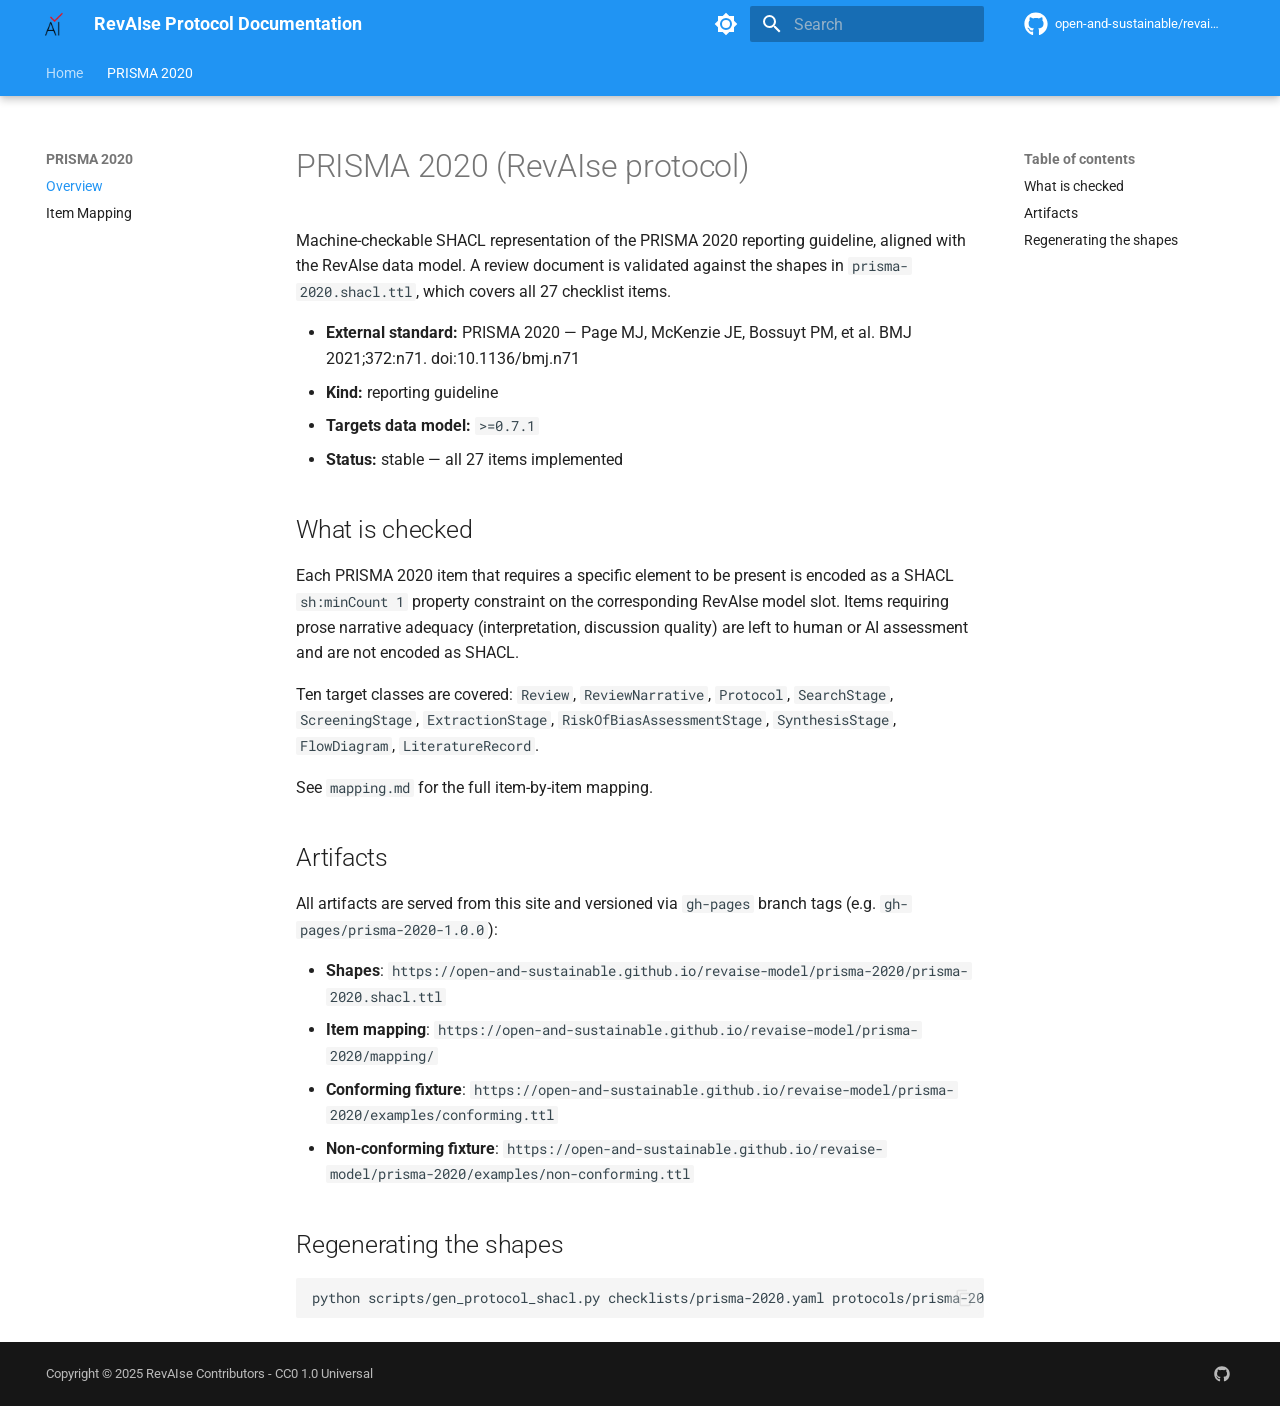
==== commit 98ce9b96: "deploy: b26fb325e18e2beec012c3748515b5b02a2bd2fb" ====
--- a/prisma-2020/docs/index.html
+++ b/prisma-2020/docs/index.html
@@ -627,7 +627,7 @@
 <ul>
 <li><strong>External standard:</strong> PRISMA 2020 — Page MJ, McKenzie JE, Bossuyt PM, et al. BMJ 2021;372:n71. doi:10.1136/bmj.n71</li>
 <li><strong>Kind:</strong> reporting guideline</li>
-<li><strong>Targets data model:</strong> <code>&gt;=0.7.0</code></li>
+<li><strong>Targets data model:</strong> <code>&gt;=0.7.1</code></li>
 <li><strong>Status:</strong> stable — all 27 items implemented</li>
 </ul>
 <h2 id="what-is-checked">What is checked<a class="headerlink" href="#what-is-checked" title="Permanent link">&para;</a></h2>
